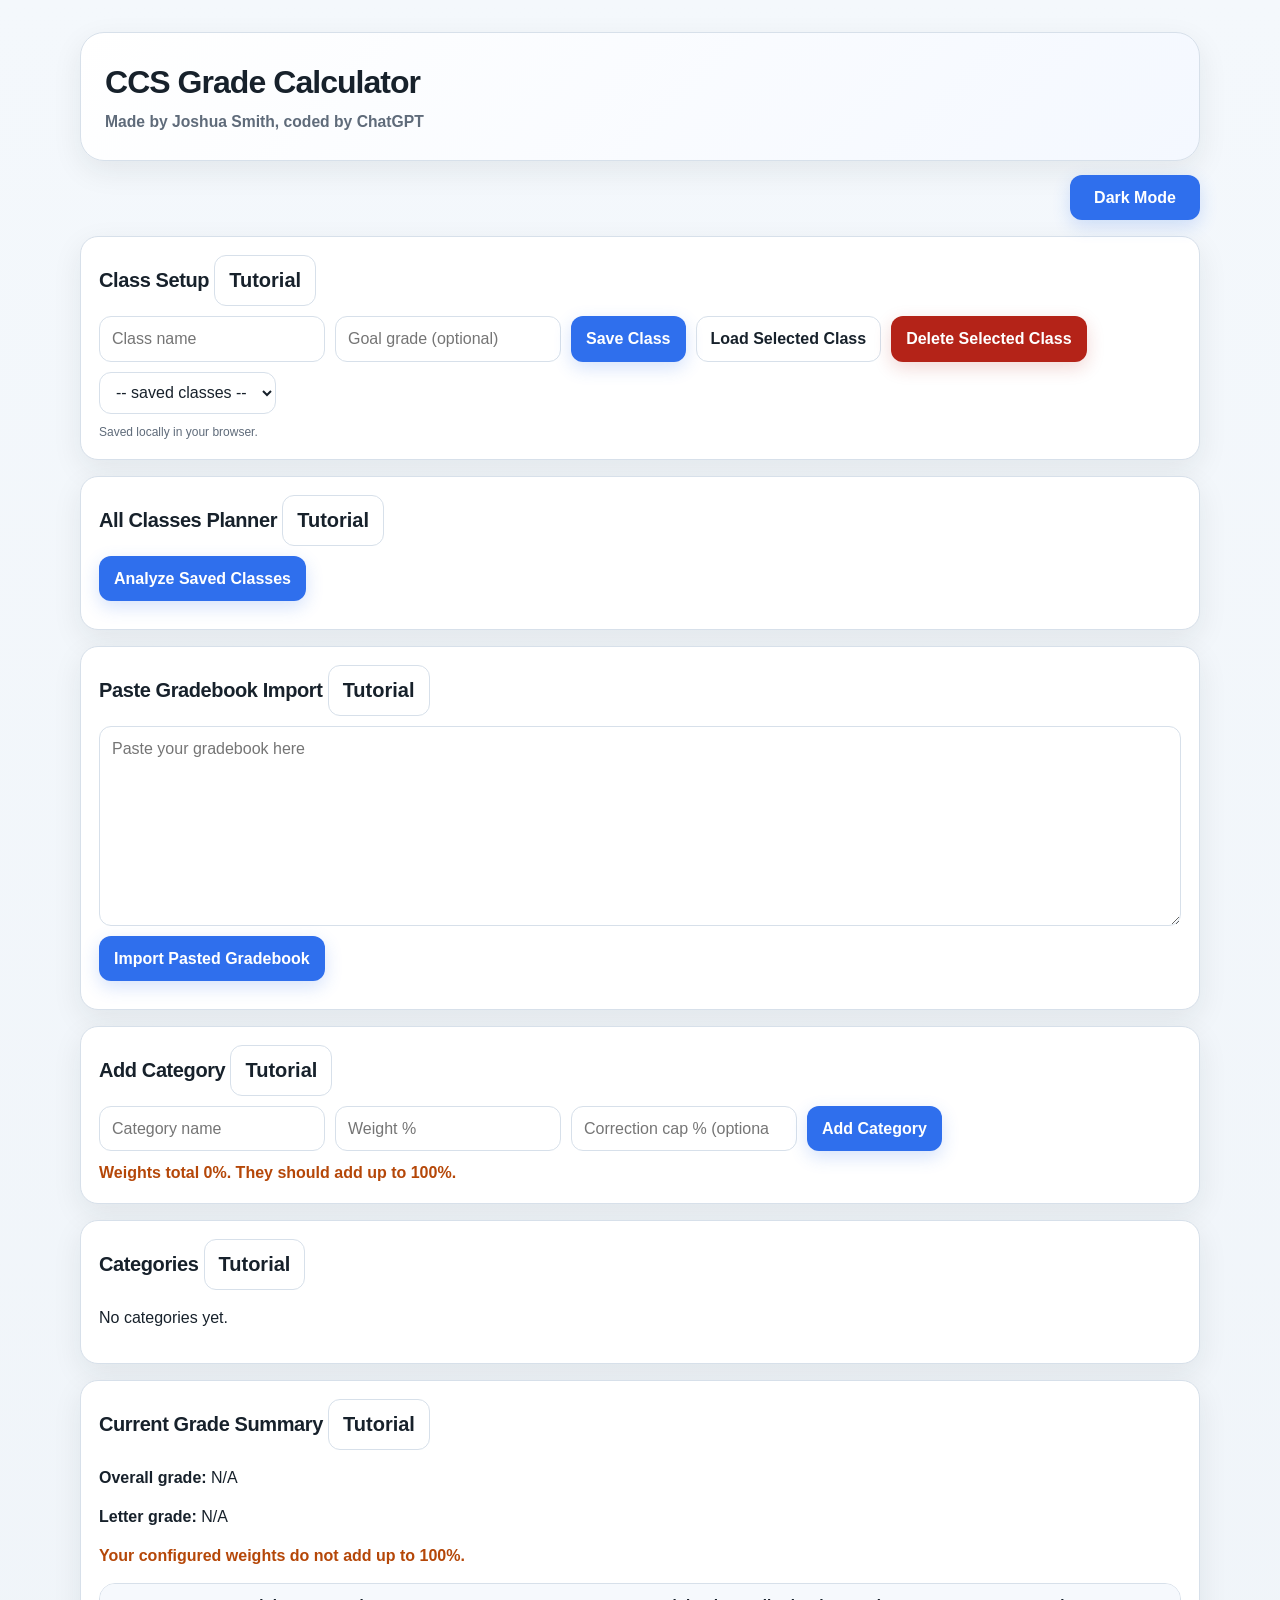
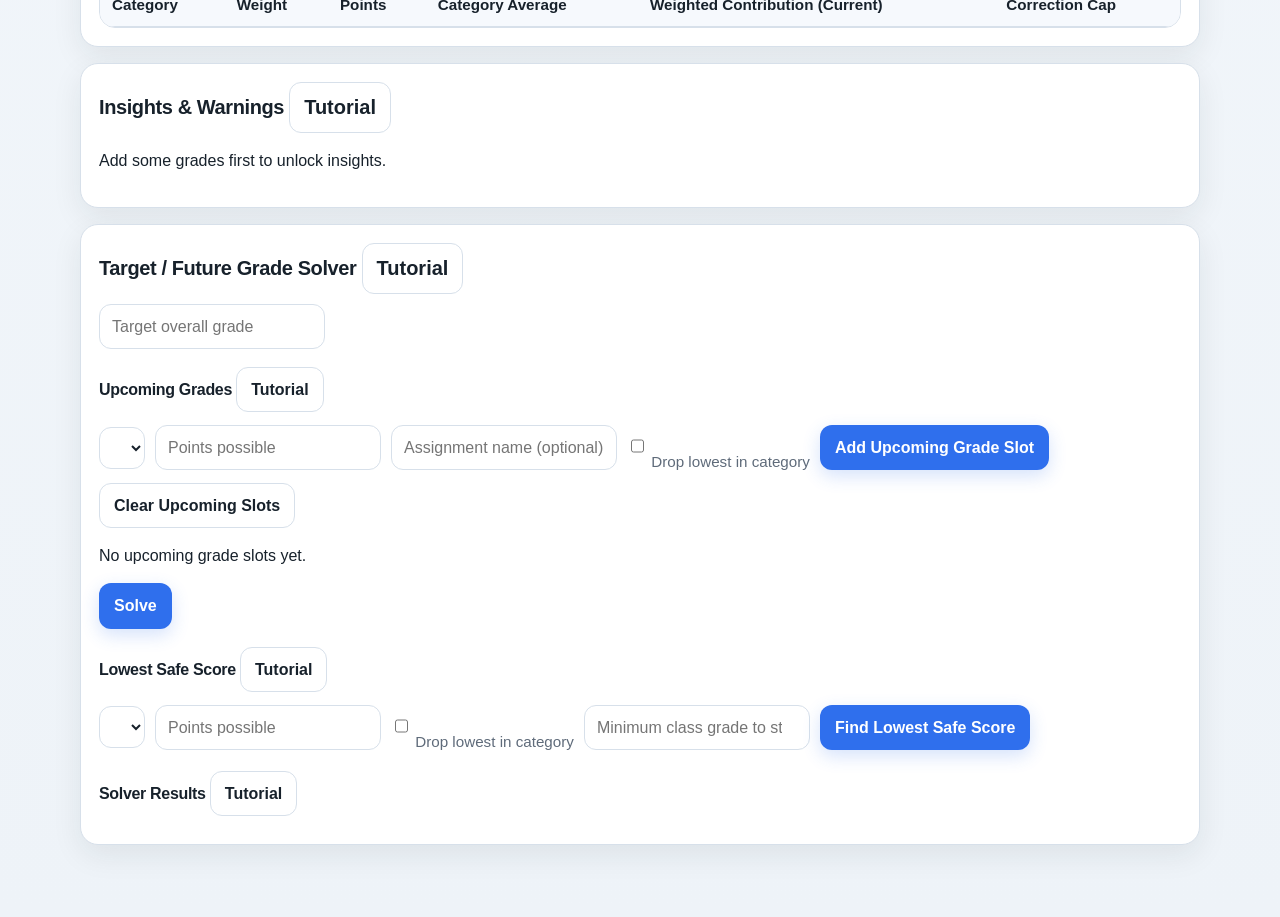
==== index.html @ f1fca512 "Add files via upload" ====
<!DOCTYPE html>
<html lang="en">
<head>
  <meta charset="UTF-8" />
  <meta name="viewport" content="width=device-width, initial-scale=1.0" />
  <title>CCS Grade Calculator</title>
  <link rel="stylesheet" href="styles.css" />
</head>
<body>
  <div class="page-shell">
    <header class="hero">
      <div class="hero-top">
        <div>
          <h1>CCS Grade Calculator</h1>
          <p><strong>Made by Joshua Smith, coded by ChatGPT</strong></p>
        </div>
      </div>
    </header>

    <div class="theme-toggle-row">
      <button id="themeToggle" class="theme-toggle" type="button">Dark Mode</button>
    </div>

    <section class="section">
      <h2>Class Setup <button class="ghost-btn tutorial-btn" data-target="classSetupTutorial" type="button">Tutorial</button></h2>
      <div id="classSetupTutorial" class="small subtle-box">Type a class name if you want to save it. Goal grade is optional. Save each class so the all-classes planner can use it.</div>
      <div class="row">
        <input id="className" placeholder="Class name" />
        <input id="classGoal" type="number" step="0.01" placeholder="Goal grade (optional)" />
        <button id="saveClassBtn" type="button">Save Class</button>
        <button id="loadClassBtn" class="ghost-btn" type="button">Load Selected Class</button>
        <button id="deleteClassBtn" class="danger-btn" type="button">Delete Selected Class</button>
        <select id="savedClasses"></select>
      </div>
      <div class="small">Saved locally in your browser.</div>
    </section>

    <section class="section">
      <h2>All Classes Planner <button class="ghost-btn tutorial-btn" data-target="plannerTutorial" type="button">Tutorial</button></h2>
      <div id="plannerTutorial" class="small subtle-box">This scans your saved classes and shows the best missing assignments and corrections to raise grades. It uses assignment names and saved goal grades when available.</div>
      <div class="row">
        <button id="analyzeAllClassesBtn" type="button">Analyze Saved Classes</button>
      </div>
      <div id="allClassesOutput"></div>
    </section>

    <section class="section">
      <h2>Paste Gradebook Import <button class="ghost-btn tutorial-btn" data-target="pasteImportTutorial" type="button">Tutorial</button></h2>
      <div id="pasteImportTutorial" class="small subtle-box">Paste your gradebook exactly how it copies from your school page. Missing grades count as zeroes. Importing replaces your current categories and grades.</div>
      <div class="row">
        <textarea id="gradebookPaste" class="full-width" placeholder="Paste your gradebook here"></textarea>
      </div>
      <div class="row">
        <button id="importGradebookBtn" type="button">Import Pasted Gradebook</button>
      </div>
      <div id="pasteImportOutput" class="small"></div>
    </section>

    <section class="section">
      <h2>Add Category <button class="ghost-btn tutorial-btn" data-target="addCategoryTutorial" type="button">Tutorial</button></h2>
      <div id="addCategoryTutorial" class="small subtle-box">Make one category for each type of grade. Set the weight, and if needed, a correction cap percent for that category. Grades below 70 are not correctable.</div>
      <div class="row">
        <input id="categoryName" placeholder="Category name" />
        <input id="categoryWeight" type="number" step="0.01" placeholder="Weight %" />
        <input id="categoryCorrectionCap" type="number" step="0.01" placeholder="Correction cap % (optional)" />
        <button id="addCategoryBtn" type="button">Add Category</button>
      </div>
      <div id="weightStatus"></div>
    </section>

    <section class="section">
      <h2>Categories <button class="ghost-btn tutorial-btn" data-target="categoriesTutorial" type="button">Tutorial</button></h2>
      <div id="categoriesTutorial" class="small subtle-box">This shows all your categories and assignments. You can add assignment names, correct eligible grades, edit or delete grades, and change category rules.</div>
      <div id="categoriesContainer"></div>
    </section>

    <section class="section">
      <h2>Current Grade Summary <button class="ghost-btn tutorial-btn" data-target="currentSummaryTutorial" type="button">Tutorial</button></h2>
      <div id="currentSummaryTutorial" class="small subtle-box">This shows your current grade, your letter grade, and how each category is affecting your grade.</div>
      <div id="currentSummary"></div>
    </section>

    <section class="section">
      <h2>Insights & Warnings <button class="ghost-btn tutorial-btn" data-target="insightsTutorial" type="button">Tutorial</button></h2>
      <div id="insightsTutorial" class="small subtle-box">This section shows what is hurting your grade the most, whether common grade targets are still reachable, warnings about risky scores, and a small trend graph based on your assignment order.</div>
      <div id="insightsOutput"></div>
    </section>

    <section class="section">
      <h2>Target / Future Grade Solver <button class="ghost-btn tutorial-btn" data-target="solverTutorial" type="button">Tutorial</button></h2>
      <div id="solverTutorial" class="small subtle-box">Use this to see what grades you need in the future. Add upcoming grades, then click Solve.</div>
      <div class="row">
        <input id="targetGrade" type="number" step="0.01" placeholder="Target overall grade" />
      </div>

      <h3>Upcoming Grades <button class="ghost-btn tutorial-btn" data-target="upcomingTutorial" type="button">Tutorial</button></h3>
      <div id="upcomingTutorial" class="small subtle-box">Add a slot for each future grade. Choose its category, points possible, and optional name. You can also check Drop lowest in category if the new grade would replace the lowest grade there.</div>
      <div class="row">
        <select id="upcomingCategory"></select>
        <input id="upcomingPoints" type="number" step="0.01" placeholder="Points possible" />
        <input id="upcomingLabel" placeholder="Assignment name (optional)" />
        <label><input id="upcomingDropLowest" type="checkbox" /> Drop lowest in category</label>
        <button id="addUpcomingBtn" type="button">Add Upcoming Grade Slot</button>
        <button id="clearUpcomingBtn" class="ghost-btn" type="button">Clear Upcoming Slots</button>
      </div>
      <div id="upcomingList"></div>
      <div class="row">
        <button id="solveBtn" type="button">Solve</button>
      </div>

      <h3>Lowest Safe Score <button class="ghost-btn tutorial-btn" data-target="lowestSafeTutorial" type="button">Tutorial</button></h3>
      <div id="lowestSafeTutorial" class="small subtle-box">Use this to find the lowest score you can get on one future grade without your class grade dropping below a target.</div>
      <div class="row">
        <select id="safeCategory"></select>
        <input id="safePoints" type="number" step="0.01" placeholder="Points possible" />
        <label><input id="safeDropLowest" type="checkbox" /> Drop lowest in category</label>
        <input id="safeTarget" type="number" step="0.01" placeholder="Minimum class grade to stay above" />
        <button id="findSafeBtn" type="button">Find Lowest Safe Score</button>
      </div>
      <div id="lowestSafeOutput"></div>

      <h3>Solver Results <button class="ghost-btn tutorial-btn" data-target="solverResultsTutorial" type="button">Tutorial</button></h3>
      <div id="solverResultsTutorial" class="small subtle-box">This shows your results. It includes best case, worst case, what you need on each grade, and example score combinations.</div>
      <div id="solverOutput"></div>
    </section>
  </div>

  <script type="module" src="js/main.js"></script>
</body>
</html>
---- styles.css ----
:root {
  --bg: #eef3f8;
  --card: #ffffff;
  --card-2: #f8fbff;
  --text: #17212b;
  --muted: #5f6b7a;
  --line: #d7e0ea;
  --accent: #2f6fed;
  --accent-2: #1f57c8;
  --good: #18794e;
  --warn: #b54708;
  --danger: #b42318;
  --shadow: 0 10px 30px rgba(23, 33, 43, 0.08);
  --radius: 18px;
}
* { box-sizing: border-box; }
body {
  font-family: Arial, sans-serif;
  margin: 0;
  padding: 32px 18px 56px;
  background: linear-gradient(180deg, #f4f8fc 0%, var(--bg) 100%);
  color: var(--text);
  line-height: 1.45;
}
.page-shell { max-width: 1120px; margin: 0 auto; }
.hero {
  background: linear-gradient(135deg, #ffffff 0%, #f4f8ff 100%);
  border: 1px solid var(--line);
  border-radius: 24px;
  padding: 26px 24px;
  margin-bottom: 18px;
  box-shadow: var(--shadow);
}
.hero h1 { margin: 0 0 6px; font-size: 2rem; letter-spacing: -0.03em; }
.hero p { margin: 0; color: var(--muted); font-size: 0.98rem; }
.hero-top { display: flex; align-items: center; justify-content: space-between; gap: 12px; }
.theme-toggle-row { display: flex; justify-content: flex-end; margin: -4px 0 16px; }
.theme-toggle { min-width: 130px; }
.section {
  background: var(--card);
  border: 1px solid var(--line);
  border-radius: var(--radius);
  padding: 18px;
  margin-bottom: 16px;
  box-shadow: var(--shadow);
}
.section h2, .section h3, .section h4 { margin-top: 0; margin-bottom: 10px; letter-spacing: -0.02em; }
.section h2 { font-size: 1.25rem; }
.section h3 { font-size: 1rem; margin-top: 18px; }
.row { display: flex; gap: 10px; flex-wrap: wrap; align-items: center; margin-bottom: 10px; }
.grid-two { display: grid; grid-template-columns: repeat(2, minmax(0,1fr)); gap: 12px; }
.insight-grid { display: grid; grid-template-columns: repeat(auto-fit, minmax(220px,1fr)); gap: 12px; margin-top: 10px; }
.insight-card {
  border: 1px solid var(--line);
  background: var(--card-2);
  border-radius: 16px;
  padding: 14px;
}
.insight-card h4 { margin: 0 0 6px; font-size: 0.98rem; }
.mini-text { font-size: 0.9rem; color: var(--muted); }
.sparkline-wrap {
  border: 1px solid var(--line);
  border-radius: 16px;
  background: white;
  padding: 10px;
  margin-top: 12px;
}
.sparkline-labels {
  display: flex;
  justify-content: space-between;
  font-size: 12px;
  color: var(--muted);
  margin-top: 4px;
}
input, select, button, textarea { font: inherit; border-radius: 12px; }
input, select, textarea {
  border: 1px solid var(--line);
  background: #fff;
  color: var(--text);
  padding: 10px 12px;
  min-height: 42px;
  transition: border-color 0.15s ease, box-shadow 0.15s ease;
}
input:focus, select:focus, textarea:focus {
  outline: none;
  border-color: rgba(47, 111, 237, 0.65);
  box-shadow: 0 0 0 4px rgba(47, 111, 237, 0.12);
}
button {
  border: 1px solid transparent;
  background: var(--accent);
  color: white;
  padding: 10px 14px;
  min-height: 42px;
  font-weight: 600;
  transition: transform 0.12s ease, background 0.15s ease;
  box-shadow: 0 6px 18px rgba(47, 111, 237, 0.2);
  cursor: pointer;
}
button:hover { background: var(--accent-2); transform: translateY(-1px); }
button:active { transform: translateY(0); }
.ghost-btn { background: transparent; color: var(--text); border-color: var(--line); box-shadow: none; }
.danger-btn { background: var(--danger); box-shadow: 0 6px 18px rgba(180, 35, 24, 0.18); }
label { color: var(--muted); font-size: 0.95rem; }
.category {
  border: 1px solid var(--line);
  padding: 14px;
  margin-top: 12px;
  background: var(--card-2);
  border-radius: 16px;
}
.grade-list { display: grid; gap: 8px; margin-top: 10px; }
.grade-card { border: 1px solid var(--line); background: white; border-radius: 14px; padding: 10px 12px; }
.grade-title { font-weight: 700; margin-bottom: 4px; }
.grade-meta { font-size: 0.92rem; color: var(--muted); margin-bottom: 8px; }
.warning { color: var(--warn); font-weight: 700; }
.good { color: var(--good); font-weight: 700; }
.bad { color: var(--danger); font-weight: 700; }
.small { font-size: 12px; color: var(--muted); }
.pill {
  display: inline-flex; align-items: center; gap: 6px; border: 1px solid var(--line);
  background: white; border-radius: 999px; padding: 6px 10px; font-size: 0.88rem;
}
table {
  border-collapse: separate; border-spacing: 0; width: 100%; margin-top: 10px;
  overflow: hidden; border: 1px solid var(--line); border-radius: 16px; background: white;
}
th, td { border-bottom: 1px solid var(--line); padding: 10px 12px; text-align: left; vertical-align: top; font-size: 0.95rem; }
th { background: #f6f9fd; font-weight: 700; }
tr:last-child td { border-bottom: none; }
.subtle-box {
  border: 1px solid var(--line);
  background: #f8fbff;
  padding: 10px 12px;
  margin-bottom: 10px;
  display: none;
  border-radius: 14px;
}
.full-width { width: 100%; }
#gradebookPaste { min-height: 200px; }
body.dark {
  --bg: #0f1722;
  --card: #182331;
  --card-2: #1c2a39;
  --text: #e9f1fb;
  --muted: #a9b7c8;
  --line: #2b3b4d;
  --accent: #5c93ff;
  --accent-2: #4f84ee;
  --good: #41c784;
  --warn: #ffb454;
  --danger: #ff6b6b;
  --shadow: 0 12px 32px rgba(0, 0, 0, 0.28);
}
body.dark { background: linear-gradient(180deg, #0b1320 0%, var(--bg) 100%); }
body.dark .hero { background: linear-gradient(135deg, #182434 0%, #14202d 100%); }
body.dark input, body.dark select, body.dark textarea, body.dark .grade-card, body.dark table, body.dark .pill, body.dark .subtle-box, body.dark .sparkline-wrap {
  background: #13202d; color: var(--text);
}
body.dark .insight-card { background: #13202d; }
body.dark th { background: #1a2a39; }
@media (max-width: 760px) {
  body { padding: 18px 10px 34px; }
  .hero { padding: 20px 16px; }
  .section { padding: 14px; }
  .hero h1 { font-size: 1.6rem; }
  input, select, textarea, button { width: 100%; }
  .row, .grid-two { align-items: stretch; grid-template-columns: 1fr; }
  .theme-toggle-row { justify-content: stretch; }
  .theme-toggle { width: 100%; }
}


body.dark .section,
body.dark .category,
body.dark .hero,
body.dark .sparkline-wrap,
body.dark .insight-card,
body.dark table,
body.dark .grade-card,
body.dark .pill,
body.dark .subtle-box {
  color: var(--text);
}

body.dark .ghost-btn {
  color: var(--text);
  border-color: var(--line);
  background: transparent;
}

body.dark .mini-text,
body.dark .small,
body.dark .grade-meta,
body.dark .hero p,
body.dark label,
body.dark .sparkline-labels {
  color: var(--muted);
}

body.dark svg {
  color: var(--text);
}

body.dark #insightsOutput p,
body.dark #currentSummary p,
body.dark #solverOutput p,
body.dark #lowestSafeOutput p,
body.dark #allClassesOutput p {
  color: var(--text);
}
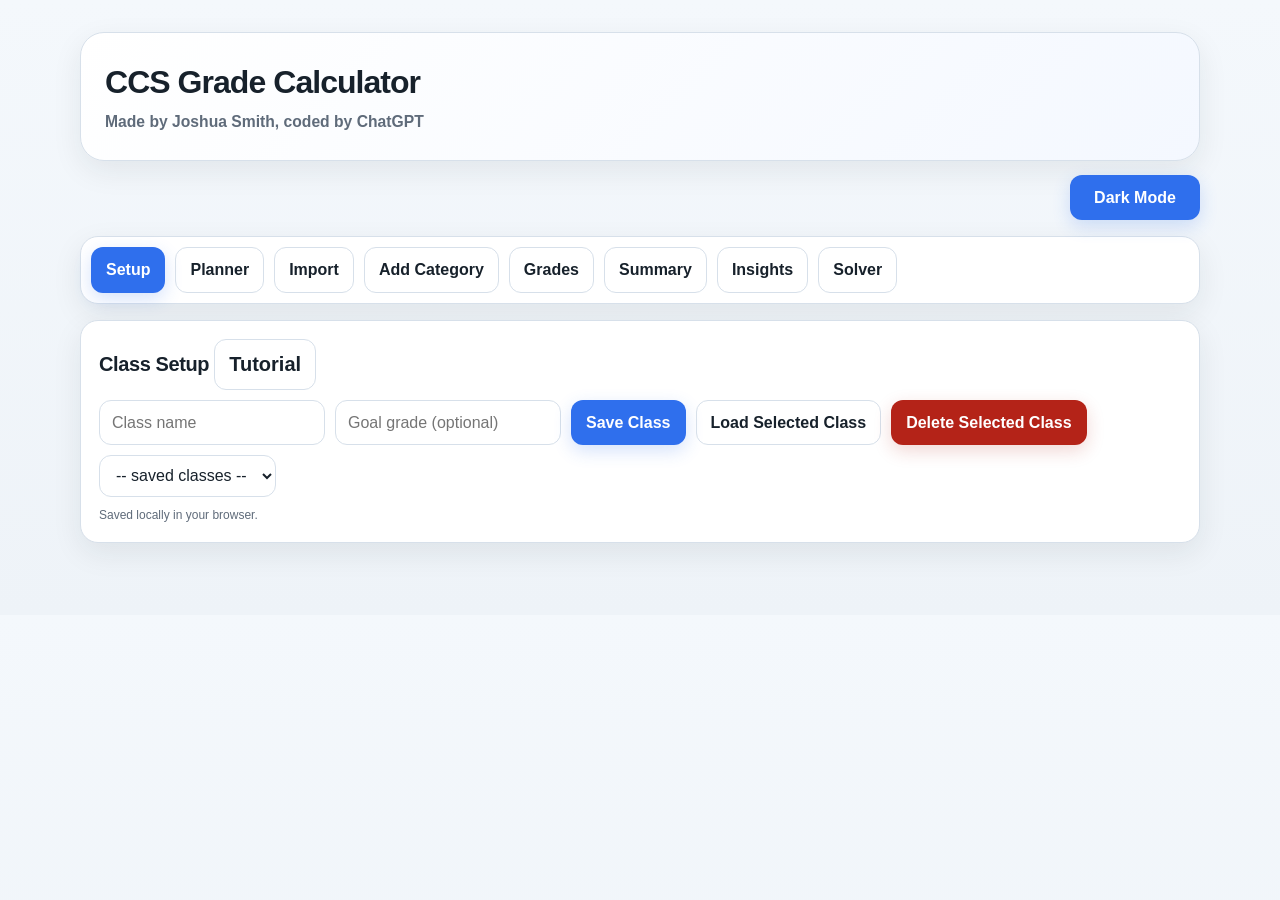
==== commit 07371289: "Add files via upload" ====
--- a/index.html
+++ b/index.html
@@ -21,7 +21,18 @@
       <button id="themeToggle" class="theme-toggle" type="button">Dark Mode</button>
     </div>
 
-    <section class="section">
+    <nav class="tab-nav" aria-label="Sections">
+      <button class="tab-btn active" data-tab-target="setup" type="button">Setup</button>
+      <button class="tab-btn" data-tab-target="planner" type="button">Planner</button>
+      <button class="tab-btn" data-tab-target="import" type="button">Import</button>
+      <button class="tab-btn" data-tab-target="category" type="button">Add Category</button>
+      <button class="tab-btn" data-tab-target="grades" type="button">Grades</button>
+      <button class="tab-btn" data-tab-target="summary" type="button">Summary</button>
+      <button class="tab-btn" data-tab-target="insights" type="button">Insights</button>
+      <button class="tab-btn" data-tab-target="solver" type="button">Solver</button>
+    </nav>
+
+    <section class="section tab-panel" data-tab="setup">
       <h2>Class Setup <button class="ghost-btn tutorial-btn" data-target="classSetupTutorial" type="button">Tutorial</button></h2>
       <div id="classSetupTutorial" class="small subtle-box">Type a class name if you want to save it. Goal grade is optional. Save each class so the all-classes planner can use it.</div>
       <div class="row">
@@ -35,7 +46,7 @@
       <div class="small">Saved locally in your browser.</div>
     </section>
 
-    <section class="section">
+    <section class="section tab-panel" data-tab="planner">
       <h2>All Classes Planner <button class="ghost-btn tutorial-btn" data-target="plannerTutorial" type="button">Tutorial</button></h2>
       <div id="plannerTutorial" class="small subtle-box">This scans your saved classes and shows the best missing assignments and corrections to raise grades. It uses assignment names and saved goal grades when available.</div>
       <div class="row">
@@ -44,7 +55,7 @@
       <div id="allClassesOutput"></div>
     </section>
 
-    <section class="section">
+    <section class="section tab-panel" data-tab="import">
       <h2>Paste Gradebook Import <button class="ghost-btn tutorial-btn" data-target="pasteImportTutorial" type="button">Tutorial</button></h2>
       <div id="pasteImportTutorial" class="small subtle-box">Paste your gradebook exactly how it copies from your school page. Missing grades count as zeroes. Importing replaces your current categories and grades.</div>
       <div class="row">
@@ -56,7 +67,7 @@
       <div id="pasteImportOutput" class="small"></div>
     </section>
 
-    <section class="section">
+    <section class="section tab-panel" data-tab="category">
       <h2>Add Category <button class="ghost-btn tutorial-btn" data-target="addCategoryTutorial" type="button">Tutorial</button></h2>
       <div id="addCategoryTutorial" class="small subtle-box">Make one category for each type of grade. Set the weight, and if needed, a correction cap percent for that category. Grades below 70 are not correctable.</div>
       <div class="row">
@@ -68,25 +79,25 @@
       <div id="weightStatus"></div>
     </section>
 
-    <section class="section">
+    <section class="section tab-panel" data-tab="grades">
       <h2>Categories <button class="ghost-btn tutorial-btn" data-target="categoriesTutorial" type="button">Tutorial</button></h2>
       <div id="categoriesTutorial" class="small subtle-box">This shows all your categories and assignments. You can add assignment names, correct eligible grades, edit or delete grades, and change category rules.</div>
       <div id="categoriesContainer"></div>
     </section>
 
-    <section class="section">
+    <section class="section tab-panel" data-tab="summary">
       <h2>Current Grade Summary <button class="ghost-btn tutorial-btn" data-target="currentSummaryTutorial" type="button">Tutorial</button></h2>
       <div id="currentSummaryTutorial" class="small subtle-box">This shows your current grade, your letter grade, and how each category is affecting your grade.</div>
       <div id="currentSummary"></div>
     </section>
 
-    <section class="section">
+    <section class="section tab-panel" data-tab="insights">
       <h2>Insights & Warnings <button class="ghost-btn tutorial-btn" data-target="insightsTutorial" type="button">Tutorial</button></h2>
       <div id="insightsTutorial" class="small subtle-box">This section shows what is hurting your grade the most, whether common grade targets are still reachable, warnings about risky scores, and a small trend graph based on your assignment order.</div>
       <div id="insightsOutput"></div>
     </section>
 
-    <section class="section">
+    <section class="section tab-panel" data-tab="solver">
       <h2>Target / Future Grade Solver <button class="ghost-btn tutorial-btn" data-target="solverTutorial" type="button">Tutorial</button></h2>
       <div id="solverTutorial" class="small subtle-box">Use this to see what grades you need in the future. Add upcoming grades, then click Solve.</div>
       <div class="row">
--- a/styles.css
+++ b/styles.css
@@ -209,3 +209,59 @@
 body.dark #allClassesOutput p {
   color: var(--text);
 }
+
+
+.tab-nav {
+  display: flex;
+  gap: 10px;
+  flex-wrap: wrap;
+  margin: 0 0 16px;
+  padding: 10px;
+  border: 1px solid var(--line);
+  background: var(--card);
+  border-radius: 18px;
+  box-shadow: var(--shadow);
+}
+
+.tab-btn {
+  background: transparent;
+  color: var(--text);
+  border: 1px solid var(--line);
+  box-shadow: none;
+}
+
+.tab-btn.active {
+  background: var(--accent);
+  color: white;
+  border-color: transparent;
+  box-shadow: 0 6px 18px rgba(47, 111, 237, 0.2);
+}
+
+.tab-panel {
+  display: none;
+}
+
+.tab-panel.active {
+  display: block;
+}
+
+body.dark .tab-nav {
+  background: var(--card);
+}
+
+body.dark .tab-btn {
+  color: var(--text);
+  border-color: var(--line);
+  background: transparent;
+}
+
+body.dark .tab-btn.active {
+  background: var(--accent);
+  color: white;
+}
+
+@media (max-width: 760px) {
+  .tab-nav {
+    padding: 8px;
+  }
+}
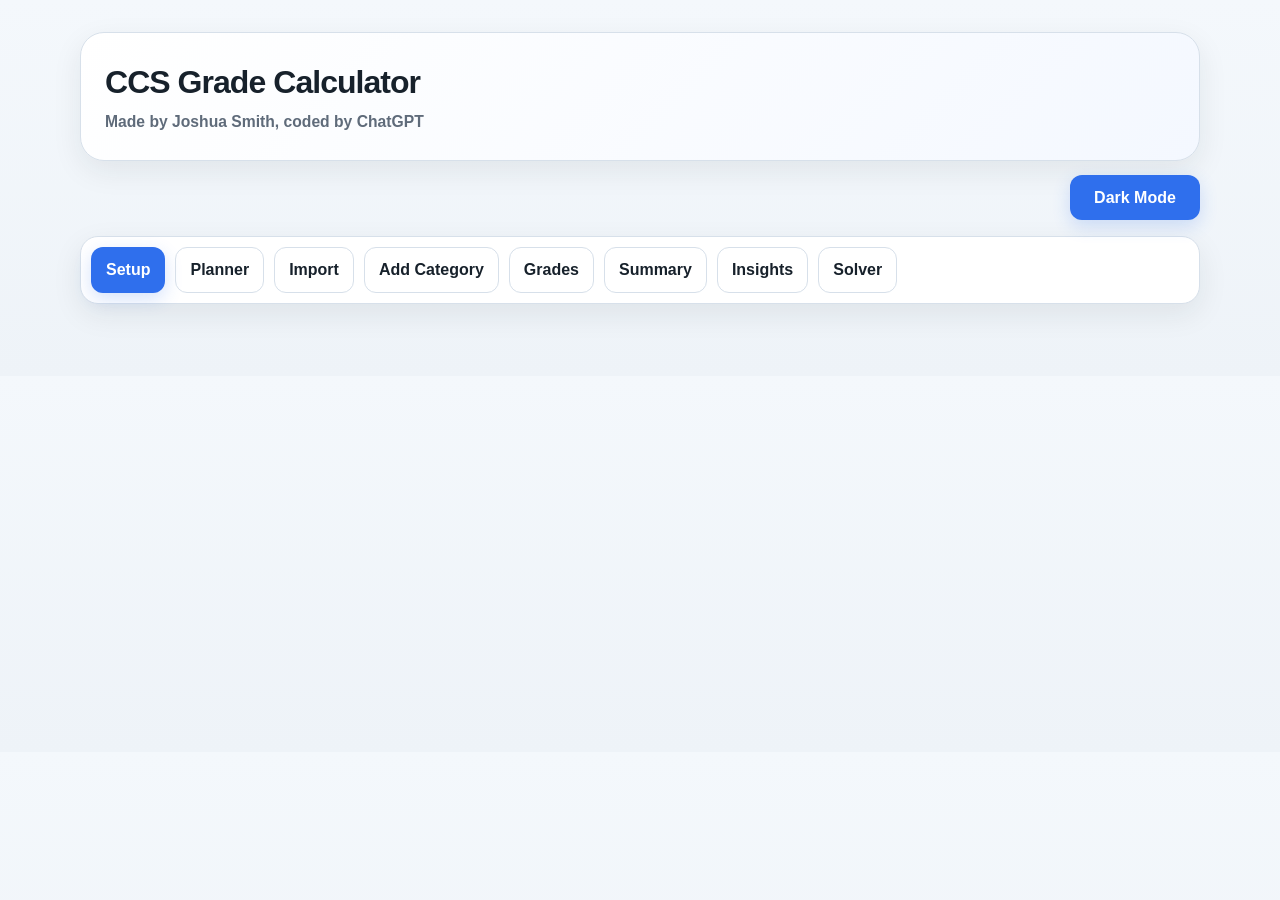
==== commit 71eeeb12: "Add files via upload" ====
--- a/index.html
+++ b/index.html
@@ -33,7 +33,7 @@
     </nav>
 
     <section class="section tab-panel" data-tab="setup">
-      <h2>Class Setup <button class="ghost-btn tutorial-btn" data-target="classSetupTutorial" type="button">Tutorial</button></h2>
+      <h2>Class Setup <button class="ghost-btn tutorial-btn" data-target="classSetupTutorial" type="button">How do I use this?</button></h2>
       <div id="classSetupTutorial" class="small subtle-box">Type a class name if you want to save it. Goal grade is optional. Save each class so the all-classes planner can use it.</div>
       <div class="row">
         <input id="className" placeholder="Class name" />
@@ -47,16 +47,17 @@
     </section>
 
     <section class="section tab-panel" data-tab="planner">
-      <h2>All Classes Planner <button class="ghost-btn tutorial-btn" data-target="plannerTutorial" type="button">Tutorial</button></h2>
+      <h2>All Classes Planner <button class="ghost-btn tutorial-btn" data-target="plannerTutorial" type="button">What is this?</button></h2>
       <div id="plannerTutorial" class="small subtle-box">This scans your saved classes and shows the best missing assignments and corrections to raise grades. It uses assignment names and saved goal grades when available.</div>
       <div class="row">
         <button id="analyzeAllClassesBtn" type="button">Analyze Saved Classes</button>
       </div>
+      <div class="small">Nothing showing up? Try setting the correction cap in each of your categories in the grades tab.</div>
       <div id="allClassesOutput"></div>
     </section>
 
     <section class="section tab-panel" data-tab="import">
-      <h2>Paste Gradebook Import <button class="ghost-btn tutorial-btn" data-target="pasteImportTutorial" type="button">Tutorial</button></h2>
+      <h2>Paste Gradebook Import <button class="ghost-btn tutorial-btn" data-target="pasteImportTutorial" type="button">How do I use this?</button></h2>
       <div id="pasteImportTutorial" class="small subtle-box">Paste your gradebook exactly how it copies from your school page. Missing grades count as zeroes. Importing replaces your current categories and grades.</div>
       <div class="row">
         <textarea id="gradebookPaste" class="full-width" placeholder="Paste your gradebook here"></textarea>
@@ -68,7 +69,7 @@
     </section>
 
     <section class="section tab-panel" data-tab="category">
-      <h2>Add Category <button class="ghost-btn tutorial-btn" data-target="addCategoryTutorial" type="button">Tutorial</button></h2>
+      <h2>Add Category <button class="ghost-btn tutorial-btn" data-target="addCategoryTutorial" type="button">How do I use this?</button></h2>
       <div id="addCategoryTutorial" class="small subtle-box">Make one category for each type of grade. Set the weight, and if needed, a correction cap percent for that category. Grades below 70 are not correctable.</div>
       <div class="row">
         <input id="categoryName" placeholder="Category name" />
@@ -80,31 +81,32 @@
     </section>
 
     <section class="section tab-panel" data-tab="grades">
-      <h2>Categories <button class="ghost-btn tutorial-btn" data-target="categoriesTutorial" type="button">Tutorial</button></h2>
+      <h2>Categories <button class="ghost-btn tutorial-btn" data-target="categoriesTutorial" type="button">How do I use this?</button></h2>
       <div id="categoriesTutorial" class="small subtle-box">This shows all your categories and assignments. You can add assignment names, correct eligible grades, edit or delete grades, and change category rules.</div>
       <div id="categoriesContainer"></div>
     </section>
 
     <section class="section tab-panel" data-tab="summary">
-      <h2>Current Grade Summary <button class="ghost-btn tutorial-btn" data-target="currentSummaryTutorial" type="button">Tutorial</button></h2>
+      <h2>Current Grade Summary <button class="ghost-btn tutorial-btn" data-target="currentSummaryTutorial" type="button">What is this?</button></h2>
       <div id="currentSummaryTutorial" class="small subtle-box">This shows your current grade, your letter grade, and how each category is affecting your grade.</div>
       <div id="currentSummary"></div>
     </section>
 
     <section class="section tab-panel" data-tab="insights">
-      <h2>Insights & Warnings <button class="ghost-btn tutorial-btn" data-target="insightsTutorial" type="button">Tutorial</button></h2>
+      <h2>Insights & Warnings <button class="ghost-btn tutorial-btn" data-target="insightsTutorial" type="button">What is this?</button></h2>
       <div id="insightsTutorial" class="small subtle-box">This section shows what is hurting your grade the most, whether common grade targets are still reachable, warnings about risky scores, and a small trend graph based on your assignment order.</div>
+      <div class="row"><select id="insightsClassSelect"></select></div>
       <div id="insightsOutput"></div>
     </section>
 
     <section class="section tab-panel" data-tab="solver">
-      <h2>Target / Future Grade Solver <button class="ghost-btn tutorial-btn" data-target="solverTutorial" type="button">Tutorial</button></h2>
+      <h2>Target / Future Grade Solver <button class="ghost-btn tutorial-btn" data-target="solverTutorial" type="button">How do I use this?</button></h2>
       <div id="solverTutorial" class="small subtle-box">Use this to see what grades you need in the future. Add upcoming grades, then click Solve.</div>
       <div class="row">
         <input id="targetGrade" type="number" step="0.01" placeholder="Target overall grade" />
       </div>
 
-      <h3>Upcoming Grades <button class="ghost-btn tutorial-btn" data-target="upcomingTutorial" type="button">Tutorial</button></h3>
+      <h3>Upcoming Grades <button class="ghost-btn tutorial-btn" data-target="upcomingTutorial" type="button">How do I use this?</button></h3>
       <div id="upcomingTutorial" class="small subtle-box">Add a slot for each future grade. Choose its category, points possible, and optional name. You can also check Drop lowest in category if the new grade would replace the lowest grade there.</div>
       <div class="row">
         <select id="upcomingCategory"></select>
@@ -119,7 +121,7 @@
         <button id="solveBtn" type="button">Solve</button>
       </div>
 
-      <h3>Lowest Safe Score <button class="ghost-btn tutorial-btn" data-target="lowestSafeTutorial" type="button">Tutorial</button></h3>
+      <h3>Lowest Safe Score <button class="ghost-btn tutorial-btn" data-target="lowestSafeTutorial" type="button">How do I use this?</button></h3>
       <div id="lowestSafeTutorial" class="small subtle-box">Use this to find the lowest score you can get on one future grade without your class grade dropping below a target.</div>
       <div class="row">
         <select id="safeCategory"></select>
@@ -130,7 +132,7 @@
       </div>
       <div id="lowestSafeOutput"></div>
 
-      <h3>Solver Results <button class="ghost-btn tutorial-btn" data-target="solverResultsTutorial" type="button">Tutorial</button></h3>
+      <h3>Solver Results <button class="ghost-btn tutorial-btn" data-target="solverResultsTutorial" type="button">What is this?</button></h3>
       <div id="solverResultsTutorial" class="small subtle-box">This shows your results. It includes best case, worst case, what you need on each grade, and example score combinations.</div>
       <div id="solverOutput"></div>
     </section>
--- a/styles.css
+++ b/styles.css
@@ -265,3 +265,5 @@
     padding: 8px;
   }
 }
+
+.subtext{font-size:12px;color:var(--muted);margin-top:4px;}
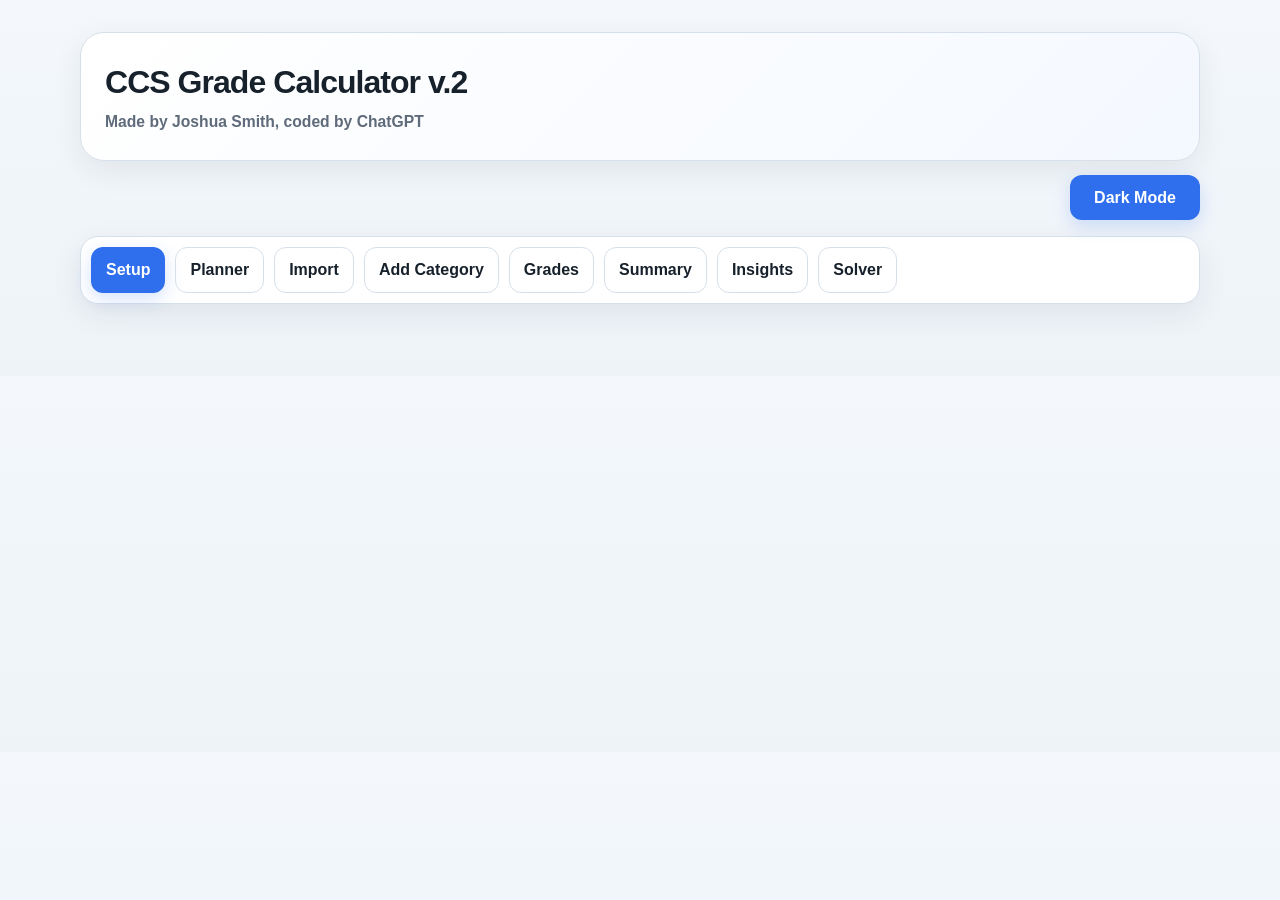
==== commit 591b4a9c: "Add files via upload" ====
--- a/index.html
+++ b/index.html
@@ -3,7 +3,7 @@
 <head>
   <meta charset="UTF-8" />
   <meta name="viewport" content="width=device-width, initial-scale=1.0" />
-  <title>CCS Grade Calculator</title>
+  <title>CCS Grade Calculator v.2</title>
   <link rel="stylesheet" href="styles.css" />
 </head>
 <body>
@@ -11,7 +11,7 @@
     <header class="hero">
       <div class="hero-top">
         <div>
-          <h1>CCS Grade Calculator</h1>
+          <h1 id="appTitle">CCS Grade Calculator v.2</h1>
           <p><strong>Made by Joshua Smith, coded by ChatGPT</strong></p>
         </div>
       </div>
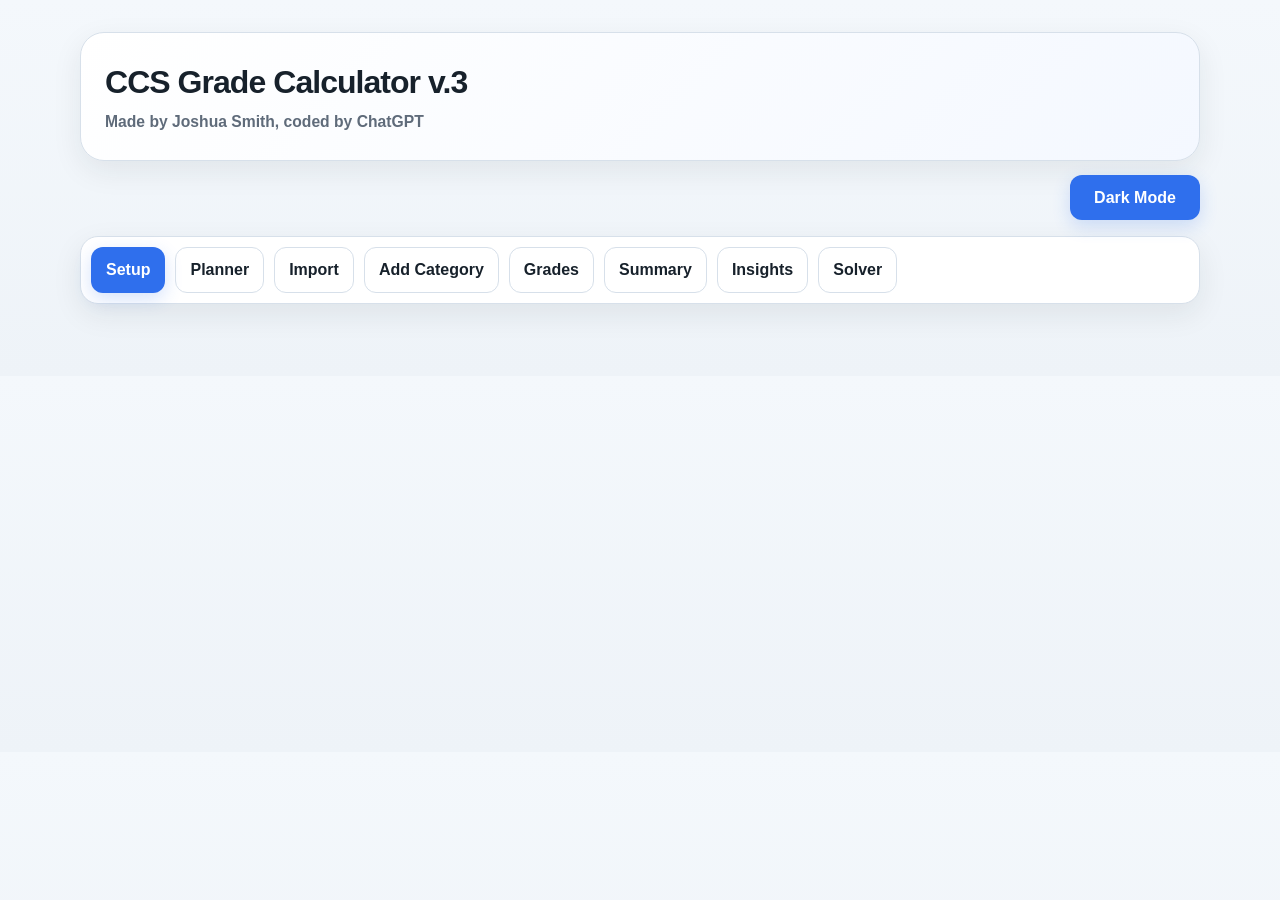
==== commit 1212678f: "Add files via upload" ====
--- a/index.html
+++ b/index.html
@@ -3,7 +3,7 @@
 <head>
   <meta charset="UTF-8" />
   <meta name="viewport" content="width=device-width, initial-scale=1.0" />
-  <title>CCS Grade Calculator v.2</title>
+  <title>CCS Grade Calculator v.3</title>
   <link rel="stylesheet" href="styles.css" />
 </head>
 <body>
@@ -11,7 +11,7 @@
     <header class="hero">
       <div class="hero-top">
         <div>
-          <h1 id="appTitle">CCS Grade Calculator v.2</h1>
+          <h1 id="appTitle">CCS Grade Calculator v.3</h1>
           <p><strong>Made by Joshua Smith, coded by ChatGPT</strong></p>
         </div>
       </div>
@@ -138,6 +138,11 @@
     </section>
   </div>
 
+  
+  <script>
+    window.__CCS_DIAG__ = { htmlLoaded: true, jsLoaded: false, bindingsLoaded: false, themeLoaded: false };
+  </script>
+
   <script type="module" src="js/main.js"></script>
 </body>
 </html>
--- a/styles.css
+++ b/styles.css
@@ -267,3 +267,7 @@
 }
 
 .subtext{font-size:12px;color:var(--muted);margin-top:4px;}
+
+
+#diagnosticBox p { margin: 6px 0; }
+#diagnosticSection { border: 2px dashed var(--line); }
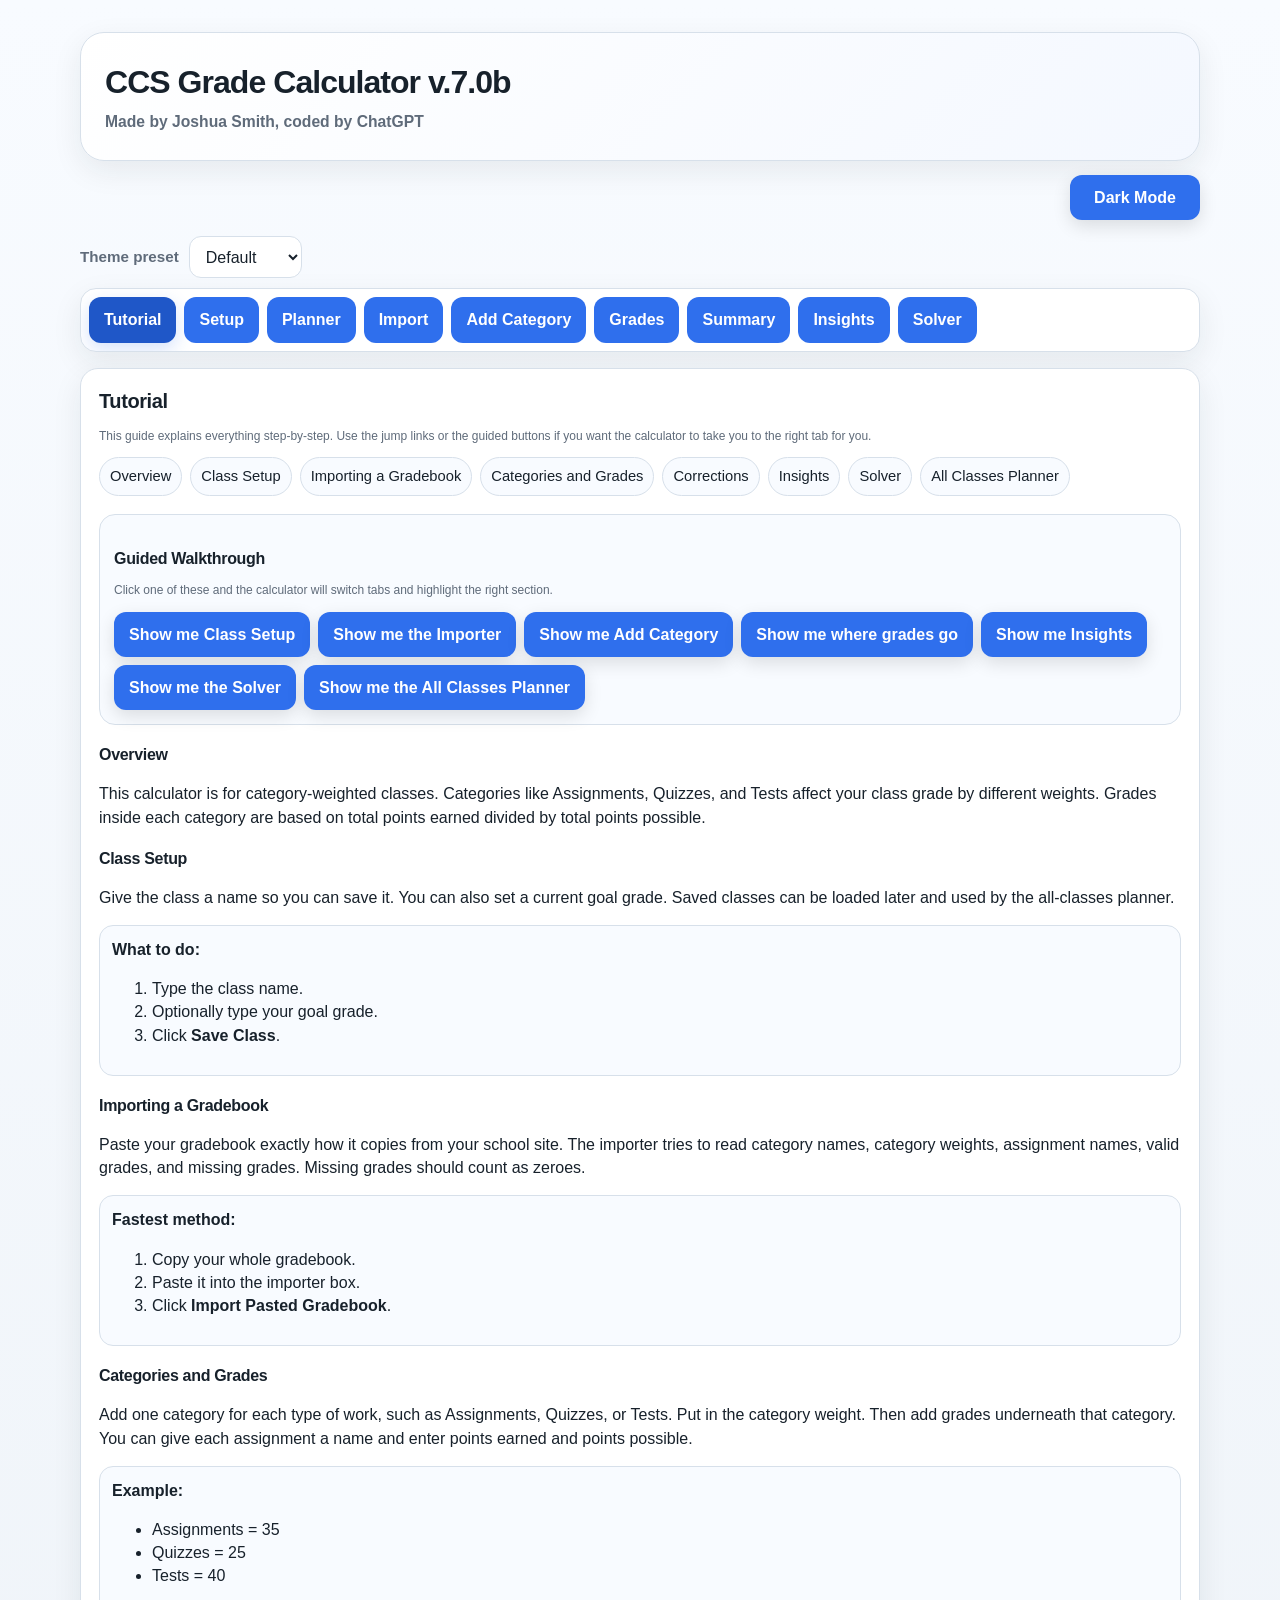
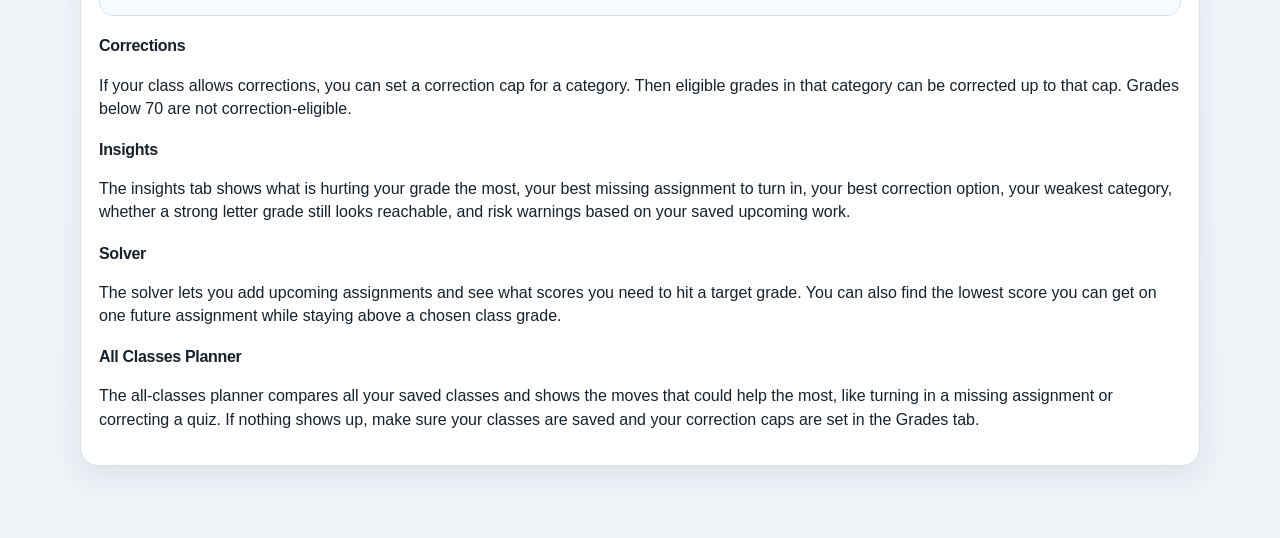
==== commit b32251cb: "Add files via upload" ====
--- a/index.html
+++ b/index.html
@@ -3,15 +3,15 @@
 <head>
   <meta charset="UTF-8" />
   <meta name="viewport" content="width=device-width, initial-scale=1.0" />
-  <title>CCS Grade Calculator v.3</title>
-  <link rel="stylesheet" href="styles.css" />
+  <title>CCS Grade Calculator v.7.0b</title>
+  <link rel="stylesheet" href="styles.css?v=7.0b" />
 </head>
 <body>
   <div class="page-shell">
     <header class="hero">
       <div class="hero-top">
         <div>
-          <h1 id="appTitle">CCS Grade Calculator v.3</h1>
+          <h1 id="appTitle">CCS Grade Calculator v.7.0b</h1>
           <p><strong>Made by Joshua Smith, coded by ChatGPT</strong></p>
         </div>
       </div>
@@ -21,16 +21,120 @@
       <button id="themeToggle" class="theme-toggle" type="button">Dark Mode</button>
     </div>
 
-    <nav class="tab-nav" aria-label="Sections">
-      <button class="tab-btn active" data-tab-target="setup" type="button">Setup</button>
-      <button class="tab-btn" data-tab-target="planner" type="button">Planner</button>
-      <button class="tab-btn" data-tab-target="import" type="button">Import</button>
-      <button class="tab-btn" data-tab-target="category" type="button">Add Category</button>
-      <button class="tab-btn" data-tab-target="grades" type="button">Grades</button>
-      <button class="tab-btn" data-tab-target="summary" type="button">Summary</button>
-      <button class="tab-btn" data-tab-target="insights" type="button">Insights</button>
-      <button class="tab-btn" data-tab-target="solver" type="button">Solver</button>
+      <div class="row">
+        <label for="themePreset"><strong>Theme preset</strong></label>
+        <select id="themePreset">
+          <option value="default">Default</option>
+          <option value="lime">Lime</option>
+          <option value="pink">Pink</option>
+          <option value="ocean">Ocean</option>
+          <option value="sunset">Sunset</option>
+          <option value="lavender">Lavender</option>
+          <option value="mint">Mint</option>
+          <option value="gold">Gold</option>
+          <option value="grape">Grape</option>
+          <option value="rose">Rose</option>
+          <option value="sky">Sky</option>
+          <option value="forest">Forest</option>
+          <option value="coral">Coral</option>
+          <option value="mono">Mono</option>
+        </select>
+      </div>
+
+
+
+    <nav class="tab-bar" id="tabBar" aria-label="Sections">
+      <button type="button" class="tab-btn active" data-tab-target="tutorial">Tutorial</button>
+      <button type="button" class="tab-btn" data-tab-target="setup">Setup</button>
+      <button type="button" class="tab-btn" data-tab-target="planner">Planner</button>
+      <button type="button" class="tab-btn" data-tab-target="import">Import</button>
+      <button type="button" class="tab-btn" data-tab-target="category">Add Category</button>
+      <button type="button" class="tab-btn" data-tab-target="grades">Grades</button>
+      <button type="button" class="tab-btn" data-tab-target="summary">Summary</button>
+      <button type="button" class="tab-btn" data-tab-target="insights">Insights</button>
+      <button type="button" class="tab-btn" data-tab-target="solver">Solver</button>
     </nav>
+
+
+    
+<section class="section tab-panel active" data-tab="tutorial">
+  <h2>Tutorial</h2>
+  <p class="small">This guide explains everything step-by-step. Use the jump links or the guided buttons if you want the calculator to take you to the right tab for you.</p>
+
+  <div class="tutorial-links">
+    <a href="#tutorial-overview">Overview</a>
+    <a href="#tutorial-class-setup">Class Setup</a>
+    <a href="#tutorial-import">Importing a Gradebook</a>
+    <a href="#tutorial-categories">Categories and Grades</a>
+    <a href="#tutorial-corrections">Corrections</a>
+    <a href="#tutorial-insights">Insights</a>
+    <a href="#tutorial-solver">Solver</a>
+    <a href="#tutorial-analyzer">All Classes Planner</a>
+  </div>
+
+  <div class="tutorial-guide-box">
+    <h3>Guided Walkthrough</h3>
+    <p class="small">Click one of these and the calculator will switch tabs and highlight the right section.</p>
+    <div class="tutorial-actions">
+      <button type="button" class="tutorial-jump-btn" data-jump-tab="setup" data-jump-target="className">Show me Class Setup</button>
+      <button type="button" class="tutorial-jump-btn" data-jump-tab="import" data-jump-target="gradebookPaste">Show me the Importer</button>
+      <button type="button" class="tutorial-jump-btn" data-jump-tab="category" data-jump-target="categoryName">Show me Add Category</button>
+      <button type="button" class="tutorial-jump-btn" data-jump-tab="grades" data-jump-target="categoriesContainer">Show me where grades go</button>
+      <button type="button" class="tutorial-jump-btn" data-jump-tab="insights" data-jump-target="insightsOutput">Show me Insights</button>
+      <button type="button" class="tutorial-jump-btn" data-jump-tab="solver" data-jump-target="targetGrade">Show me the Solver</button>
+      <button type="button" class="tutorial-jump-btn" data-jump-tab="planner" data-jump-target="analyzeAllClassesBtn">Show me the All Classes Planner</button>
+    </div>
+  </div>
+
+  <h3 id="tutorial-overview">Overview</h3>
+  <p>This calculator is for category-weighted classes. Categories like Assignments, Quizzes, and Tests affect your class grade by different weights. Grades inside each category are based on total points earned divided by total points possible.</p>
+
+  <h3 id="tutorial-class-setup">Class Setup</h3>
+  <p>Give the class a name so you can save it. You can also set a current goal grade. Saved classes can be loaded later and used by the all-classes planner.</p>
+  <div class="tutorial-step-card">
+    <strong>What to do:</strong>
+    <ol>
+      <li>Type the class name.</li>
+      <li>Optionally type your goal grade.</li>
+      <li>Click <strong>Save Class</strong>.</li>
+    </ol>
+  </div>
+
+  <h3 id="tutorial-import">Importing a Gradebook</h3>
+  <p>Paste your gradebook exactly how it copies from your school site. The importer tries to read category names, category weights, assignment names, valid grades, and missing grades. Missing grades should count as zeroes.</p>
+  <div class="tutorial-step-card">
+    <strong>Fastest method:</strong>
+    <ol>
+      <li>Copy your whole gradebook.</li>
+      <li>Paste it into the importer box.</li>
+      <li>Click <strong>Import Pasted Gradebook</strong>.</li>
+    </ol>
+  </div>
+
+  <h3 id="tutorial-categories">Categories and Grades</h3>
+  <p>Add one category for each type of work, such as Assignments, Quizzes, or Tests. Put in the category weight. Then add grades underneath that category. You can give each assignment a name and enter points earned and points possible.</p>
+  <div class="tutorial-step-card">
+    <strong>Example:</strong>
+    <ul>
+      <li>Assignments = 35</li>
+      <li>Quizzes = 25</li>
+      <li>Tests = 40</li>
+    </ul>
+  </div>
+
+  <h3 id="tutorial-corrections">Corrections</h3>
+  <p>If your class allows corrections, you can set a correction cap for a category. Then eligible grades in that category can be corrected up to that cap. Grades below 70 are not correction-eligible.</p>
+
+  <h3 id="tutorial-insights">Insights</h3>
+  <p>The insights tab shows what is hurting your grade the most, your best missing assignment to turn in, your best correction option, your weakest category, whether a strong letter grade still looks reachable, and risk warnings based on your saved upcoming work.</p>
+
+  <h3 id="tutorial-solver">Solver</h3>
+  <p>The solver lets you add upcoming assignments and see what scores you need to hit a target grade. You can also find the lowest score you can get on one future assignment while staying above a chosen class grade.</p>
+
+  <h3 id="tutorial-analyzer">All Classes Planner</h3>
+  <p>The all-classes planner compares all your saved classes and shows the moves that could help the most, like turning in a missing assignment or correcting a quiz. If nothing shows up, make sure your classes are saved and your correction caps are set in the Grades tab.</p>
+</section>
+
 
     <section class="section tab-panel" data-tab="setup">
       <h2>Class Setup <button class="ghost-btn tutorial-btn" data-target="classSetupTutorial" type="button">How do I use this?</button></h2>
@@ -44,6 +148,16 @@
         <select id="savedClasses"></select>
       </div>
       <div class="small">Saved locally in your browser.</div>
+
+      <div class="share-box">
+        <div class="small"><strong>Share this class</strong> — generate a link that loads the current class into the calculator.</div>
+        <div class="row">
+          <button id="generateShareBtn" type="button">Generate Share Link</button>
+          <button id="copyShareBtn" class="ghost-btn" type="button">Copy Link</button>
+          <input id="shareLinkOutput" class="share-link-output" readonly placeholder="Share link will appear here" />
+        </div>
+      </div>
+
     </section>
 
     <section class="section tab-panel" data-tab="planner">
@@ -94,7 +208,7 @@
 
     <section class="section tab-panel" data-tab="insights">
       <h2>Insights & Warnings <button class="ghost-btn tutorial-btn" data-target="insightsTutorial" type="button">What is this?</button></h2>
-      <div id="insightsTutorial" class="small subtle-box">This section shows what is hurting your grade the most, whether common grade targets are still reachable, warnings about risky scores, and a small trend graph based on your assignment order.</div>
+      <div id="insightsTutorial" class="small subtle-box">This section shows what is hurting your grade the most, whether common grade targets are still reachable, and warnings about risky scores.</div>
       <div class="row"><select id="insightsClassSelect"></select></div>
       <div id="insightsOutput"></div>
     </section>
@@ -143,6 +257,8 @@
     window.__CCS_DIAG__ = { htmlLoaded: true, jsLoaded: false, bindingsLoaded: false, themeLoaded: false };
   </script>
 
-  <script type="module" src="js/main.js"></script>
+  <script src="script.js?v=7.0b"></script>
+  <canvas id="confettiCanvas"></canvas>
+  <div id="toastContainer"></div>
 </body>
 </html>
--- a/styles.css
+++ b/styles.css
@@ -18,7 +18,7 @@
   font-family: Arial, sans-serif;
   margin: 0;
   padding: 32px 18px 56px;
-  background: linear-gradient(180deg, #f4f8fc 0%, var(--bg) 100%);
+  background: linear-gradient(180deg, var(--card-2) 0%, var(--bg) 100%);
   color: var(--text);
   line-height: 1.45;
 }
@@ -93,12 +93,17 @@
   padding: 10px 14px;
   min-height: 42px;
   font-weight: 600;
-  transition: transform 0.12s ease, background 0.15s ease;
-  box-shadow: 0 6px 18px rgba(47, 111, 237, 0.2);
+  transition: transform 0.12s ease, background 0.15s ease, box-shadow 0.15s ease;
+  box-shadow: 0 6px 18px rgba(0, 0, 0, 0.12);
   cursor: pointer;
 }
-button:hover { background: var(--accent-2); transform: translateY(-1px); }
-button:active { transform: translateY(0); }
+button:hover {
+  background: var(--accent-2);
+  transform: translateY(-1px);
+}
+button:active {
+  transform: scale(0.97);
+}
 .ghost-btn { background: transparent; color: var(--text); border-color: var(--line); box-shadow: none; }
 .danger-btn { background: var(--danger); box-shadow: 0 6px 18px rgba(180, 35, 24, 0.18); }
 label { color: var(--muted); font-size: 0.95rem; }
@@ -139,6 +144,476 @@
 .full-width { width: 100%; }
 #gradebookPaste { min-height: 200px; }
 body.dark {
+  background: linear-gradient(180deg, var(--card-2) 0%, var(--bg) 100%);
+}
+body.dark { background: linear-gradient(180deg, #0b1320 0%, var(--bg) 100%); }
+body.dark .hero { background: linear-gradient(135deg, #182434 0%, #14202d 100%); }
+body.dark input, body.dark select, body.dark textarea, body.dark .grade-card, body.dark table, body.dark .pill, body.dark .subtle-box, body.dark .sparkline-wrap {
+  background: #13202d; color: var(--text);
+}
+body.dark .insight-card { background: #13202d; }
+body.dark th { background: #1a2a39; }
+@media (max-width: 760px) {
+  body { padding: 18px 10px 34px; }
+  .hero { padding: 20px 16px; }
+  .section { padding: 14px; }
+  .hero h1 { font-size: 1.6rem; }
+  input, select, textarea, button { width: 100%; }
+  .row, .grid-two { align-items: stretch; grid-template-columns: 1fr; }
+  .theme-toggle-row { justify-content: stretch; }
+  .theme-toggle { width: 100%; }
+}
+
+
+body.dark .section,
+body.dark .category,
+body.dark .hero,
+body.dark .sparkline-wrap,
+body.dark .insight-card,
+body.dark table,
+body.dark .grade-card,
+body.dark .pill,
+body.dark .subtle-box {
+  color: var(--text);
+}
+
+body.dark .ghost-btn {
+  color: var(--text);
+  border-color: var(--line);
+  background: transparent;
+}
+
+body.dark .mini-text,
+body.dark .small,
+body.dark .grade-meta,
+body.dark .hero p,
+body.dark label,
+body.dark .sparkline-labels {
+  color: var(--muted);
+}
+
+body.dark svg {
+  color: var(--text);
+}
+
+body.dark #insightsOutput p,
+body.dark #currentSummary p,
+body.dark #solverOutput p,
+body.dark #lowestSafeOutput p,
+body.dark #allClassesOutput p {
+  color: var(--text);
+}
+
+
+.tab-nav {
+  display: flex;
+  gap: 10px;
+  flex-wrap: wrap;
+  margin: 0 0 16px;
+  padding: 10px;
+  border: 1px solid var(--line);
+  background: var(--card);
+  border-radius: 18px;
+  box-shadow: var(--shadow);
+}
+
+.tab-btn {
+  min-height: 38px;
+  box-shadow: none;
+  flex: 0 0 auto;
+  white-space: nowrap;
+}
+
+.tab-btn.active {
+  background: var(--accent);
+  color: white;
+  border-color: transparent;
+  box-shadow: 0 6px 18px rgba(47, 111, 237, 0.2);
+}
+
+.tab-panel { display: none; }
+
+.tab-panel.active { display: block; }
+
+body.dark .tab-nav {
+  background: var(--card);
+}
+
+body.dark .tab-btn {
+  min-height: 38px;
+  box-shadow: none;
+  flex: 0 0 auto;
+  white-space: nowrap;
+}
+
+body.dark .tab-btn.active {
+  background: var(--accent);
+  color: white;
+}
+
+@media (max-width: 760px) {
+  .tab-nav {
+    padding: 8px;
+  }
+}
+
+.subtext{font-size:12px;color:var(--muted);margin-top:4px;}
+
+
+#diagnosticBox p { margin: 6px 0; }
+#diagnosticSection { border: 2px dashed var(--line); }
+
+
+.tab-bar {
+  display: flex;
+  gap: 8px;
+  flex-wrap: nowrap;
+  overflow-x: auto;
+  margin: 0 0 16px;
+  padding: 8px;
+  border: 1px solid var(--line);
+  border-radius: 16px;
+  background: var(--card);
+  box-shadow: var(--shadow);
+  scrollbar-width: thin;
+}
+.tab-btn {
+  min-height: 38px;
+  box-shadow: none;
+  flex: 0 0 auto;
+  white-space: nowrap;
+}
+.tab-btn.active {
+  background: var(--accent-2);
+}
+.tab-panel { display: none; }
+.tab-panel.active { display: block; }
+body.dark .tab-bar {
+  display: flex;
+  gap: 8px;
+  flex-wrap: nowrap;
+  overflow-x: auto;
+  margin: 0 0 16px;
+  padding: 8px;
+  border: 1px solid var(--line);
+  border-radius: 16px;
+  background: var(--card);
+  box-shadow: var(--shadow);
+  scrollbar-width: thin;
+}
+
+
+.tab-bar::-webkit-scrollbar {
+  height: 8px;
+}
+.tab-bar::-webkit-scrollbar-thumb {
+  background: rgba(0,0,0,0.18);
+  border-radius: 999px;
+}
+body.dark .tab-bar::-webkit-scrollbar-thumb {
+  background: rgba(255,255,255,0.2);
+}
+
+.tab-btn.active { background: var(--accent-2); }
+
+.tutorial-links {
+  display: flex;
+  flex-wrap: wrap;
+  gap: 8px;
+  margin: 12px 0 18px;
+}
+.tutorial-links a {
+  display: inline-block;
+  padding: 8px 10px;
+  border: 1px solid var(--line);
+  border-radius: 999px;
+  background: var(--card-2);
+  color: var(--text);
+  text-decoration: none;
+  font-size: 0.92rem;
+}
+.tutorial-links a:hover {
+  text-decoration: underline;
+}
+
+
+.tutorial-guide-box {
+  border: 1px solid var(--line);
+  background: var(--card-2);
+  border-radius: 16px;
+  padding: 14px;
+  margin: 12px 0 18px;
+}
+.tutorial-actions {
+  display: flex;
+  flex-wrap: wrap;
+  gap: 8px;
+  margin-top: 8px;
+}
+.tutorial-jump-btn {
+  min-height: 38px;
+}
+.tutorial-step-card {
+  border: 1px solid var(--line);
+  background: var(--card-2);
+  border-radius: 14px;
+  padding: 12px;
+  margin: 10px 0 18px;
+}
+.guide-highlight {
+  outline: 3px solid rgba(47, 111, 237, 0.55);
+  box-shadow: 0 0 0 8px rgba(47, 111, 237, 0.12);
+  transition: box-shadow 0.2s ease, outline 0.2s ease;
+}
+body.dark .guide-highlight {
+  outline-color: rgba(92, 147, 255, 0.7);
+  box-shadow: 0 0 0 8px rgba(92, 147, 255, 0.18);
+}
+
+.share-box {
+  border: 1px solid var(--line);
+  background: var(--card-2);
+  border-radius: 14px;
+  padding: 12px;
+  margin-top: 10px;
+}
+.share-link-output {
+  min-width: 320px;
+  flex: 1 1 320px;
+}
+.clutch-list {
+  margin: 8px 0 0 18px;
+}
+.clutch-list li {
+  margin-bottom: 6px;
+}
+
+:root {
+  --grade-a: #1f8f5f;
+  --grade-b: #2f6fed;
+  --grade-c: #c59112;
+  --grade-d: #c4671a;
+  --grade-f: #b42318;
+  --theme-accent-bg: transparent;
+}
+body.theme-ccs {
+  --bg: #f7f5f4;            /* off white */
+  --card: #ffffff;
+  --card-2: #f2f0ef;
+  --text: #1b2a4a;          /* navy (visible blue) */
+  --muted: #5f6b85;
+  --line: #e2dcda;
+
+  --accent: #9b2c2c;        /* red */
+  --accent-2: #7f1d1d;
+
+  --good: #1f8f5f;
+  --warn: #c59112;
+  --danger: #b42318;
+
+  --shadow: 0 10px 25px rgba(0,0,0,0.06);
+}
+.grade-big-card {
+  border: 1px solid var(--line);
+  background: linear-gradient(135deg, var(--card-2) 0%, var(--card) 100%);
+  border-radius: 18px;
+  padding: 18px;
+  margin-bottom: 14px;
+}
+.grade-big-number {
+  font-size: 3rem;
+  line-height: 1;
+  font-weight: 800;
+  letter-spacing: -0.04em;
+}
+.grade-big-sub {
+  margin-top: 8px;
+  color: var(--muted);
+  font-size: 0.95rem;
+}
+.grade-color-a { color: var(--grade-a); }
+.grade-color-b { color: var(--grade-b); }
+.grade-color-c { color: var(--grade-c); }
+.grade-color-d { color: var(--grade-d); }
+.grade-color-f { color: var(--grade-f); }
+.progress-track {
+  width: 100%;
+  height: 10px;
+  border-radius: 999px;
+  background: rgba(0,0,0,0.08);
+  overflow: hidden;
+  margin-top: 6px;
+}
+.progress-fill {
+  height: 100%;
+  border-radius: 999px;
+  transition: width 0.35s ease;
+}
+.progress-fill.grade-a { background: var(--grade-a); }
+.progress-fill.grade-b { background: var(--grade-b); }
+.progress-fill.grade-c { background: var(--grade-c); }
+.progress-fill.grade-d { background: var(--grade-d); }
+.progress-fill.grade-f { background: var(--grade-f); }
+.tab-panel {
+  transform: scale(0.99);
+  opacity: 0;
+}
+.tab-panel.active {
+  opacity: 1;
+  transform: scale(1);
+  transition: opacity 0.18s ease, transform 0.18s ease;
+}
+.section, .category, .insight-card, .grade-card, .hero, .share-box, .tutorial-guide-box, .tutorial-step-card, .sparkline-wrap, .subtle-box {
+  transition: transform 0.16s ease, box-shadow 0.16s ease, border-color 0.16s ease;
+}
+.section:hover, .category:hover, .insight-card:hover, .grade-card:hover, .share-box:hover {
+  transform: translateY(-1px);
+}
+button:hover {
+  box-shadow: 0 8px 22px rgba(47,111,237,0.24);
+}
+button:active {
+  transform: scale(0.97);
+}
+#toastContainer {
+  position: fixed;
+  top: 16px;
+  right: 16px;
+  z-index: 9999;
+  display: grid;
+  gap: 8px;
+}
+.toast {
+  min-width: 220px;
+  max-width: 340px;
+  padding: 12px 14px;
+  border-radius: 14px;
+  border: 1px solid var(--line);
+  background: var(--card);
+  box-shadow: var(--shadow);
+  color: var(--text);
+  animation: toastIn 0.22s ease;
+}
+.toast.success {
+  border-color: rgba(31,143,95,0.35);
+}
+@keyframes toastIn {
+  from { opacity: 0; transform: translateY(-8px) scale(0.98); }
+  to { opacity: 1; transform: translateY(0) scale(1); }
+}
+#confettiCanvas {
+  position: fixed;
+  inset: 0;
+  pointer-events: none;
+  z-index: 9998;
+}
+
+
+
+
+
+/* Theme presets */
+body.theme-lime {
+  --bg: #f6fbef;
+  --card: #ffffff;
+  --card-2: #eef7df;
+  --text: #24361a;
+  --muted: #60724f;
+  --line: #d7e6bf;
+  --accent: #83c441;
+  --accent-2: #67a62d;
+  --good: #3b944d;
+  --warn: #b68b18;
+  --danger: #b53a2d;
+  --shadow: 0 10px 25px rgba(88, 118, 50, 0.10);
+}
+body.dark.theme-lime {
+  --bg: #16200f;
+  --card: #1f2a17;
+  --card-2: #26351d;
+  --text: #f4f8eb;
+  --muted: #b8c8aa;
+  --line: #415234;
+  --accent: #8fd14d;
+  --accent-2: #72b438;
+}
+body.theme-lime .hero {
+  background: linear-gradient(135deg, #ecf6dd 0%, #f8fcf2 100%);
+}
+body.dark.theme-lime .hero {
+  background: linear-gradient(135deg, #2d3d1f 0%, #1f2a17 100%);
+}
+
+
+
+body.theme-pink {
+  --bg: #fff6fb;
+  --card: #ffffff;
+  --card-2: #fdebf5;
+  --text: #4c2341;
+  --muted: #87677c;
+  --line: #f0cfe0;
+  --accent: #e55fa2;
+  --accent-2: #c94888;
+  --good: #2d9c67;
+  --warn: #c58d1f;
+  --danger: #c73752;
+  --shadow: 0 10px 25px rgba(181, 79, 137, 0.10);
+}
+body.dark.theme-pink {
+  --bg: #26141f;
+  --card: #341c2b;
+  --card-2: #402336;
+  --text: #fff2f8;
+  --muted: #dfbfd2;
+  --line: #634257;
+  --accent: #ef78b6;
+  --accent-2: #d75a9d;
+}
+body.theme-pink .hero {
+  background: linear-gradient(135deg, #ffe6f2 0%, #fff7fb 100%);
+}
+body.dark.theme-pink .hero {
+  background: linear-gradient(135deg, #4a2840 0%, #341c2b 100%);
+}
+
+
+
+body.theme-ocean {
+  --bg: #f2f8fc;
+  --card: #ffffff;
+  --card-2: #e8f3fa;
+  --text: #16344c;
+  --muted: #5f7890;
+  --line: #cddfeb;
+  --accent: #2f8bd7;
+  --accent-2: #1f6fb3;
+  --good: #1c8b73;
+  --warn: #c08a1d;
+  --danger: #c24b42;
+  --shadow: 0 10px 25px rgba(47, 111, 179, 0.10);
+}
+body.dark.theme-ocean {
+  --bg: #101d28;
+  --card: #172835;
+  --card-2: #1d3344;
+  --text: #eef8ff;
+  --muted: #b7ccd9;
+  --line: #365064;
+  --accent: #4ea4eb;
+  --accent-2: #3689cc;
+}
+body.theme-ocean .hero {
+  background: linear-gradient(135deg, #e6f3fb 0%, #f8fcff 100%);
+}
+body.dark.theme-ocean .hero {
+  background: linear-gradient(135deg, #23435a 0%, #172835 100%);
+}
+
+
+
+
+body.dark:not(.theme-lime):not(.theme-pink):not(.theme-ocean):not(.theme-sunset):not(.theme-lavender):not(.theme-mint):not(.theme-gold):not(.theme-grape):not(.theme-rose):not(.theme-sky):not(.theme-forest):not(.theme-coral):not(.theme-mono) {
   --bg: #0f1722;
   --card: #182331;
   --card-2: #1c2a39;
@@ -152,122 +627,26 @@
   --danger: #ff6b6b;
   --shadow: 0 12px 32px rgba(0, 0, 0, 0.28);
 }
-body.dark { background: linear-gradient(180deg, #0b1320 0%, var(--bg) 100%); }
-body.dark .hero { background: linear-gradient(135deg, #182434 0%, #14202d 100%); }
-body.dark input, body.dark select, body.dark textarea, body.dark .grade-card, body.dark table, body.dark .pill, body.dark .subtle-box, body.dark .sparkline-wrap {
-  background: #13202d; color: var(--text);
-}
-body.dark .insight-card { background: #13202d; }
-body.dark th { background: #1a2a39; }
-@media (max-width: 760px) {
-  body { padding: 18px 10px 34px; }
-  .hero { padding: 20px 16px; }
-  .section { padding: 14px; }
-  .hero h1 { font-size: 1.6rem; }
-  input, select, textarea, button { width: 100%; }
-  .row, .grid-two { align-items: stretch; grid-template-columns: 1fr; }
-  .theme-toggle-row { justify-content: stretch; }
-  .theme-toggle { width: 100%; }
-}
-
-
-body.dark .section,
-body.dark .category,
-body.dark .hero,
-body.dark .sparkline-wrap,
-body.dark .insight-card,
-body.dark table,
-body.dark .grade-card,
-body.dark .pill,
-body.dark .subtle-box {
-  color: var(--text);
-}
-
-body.dark .ghost-btn {
-  color: var(--text);
-  border-color: var(--line);
-  background: transparent;
-}
-
-body.dark .mini-text,
-body.dark .small,
-body.dark .grade-meta,
-body.dark .hero p,
-body.dark label,
-body.dark .sparkline-labels {
-  color: var(--muted);
-}
-
-body.dark svg {
-  color: var(--text);
-}
-
-body.dark #insightsOutput p,
-body.dark #currentSummary p,
-body.dark #solverOutput p,
-body.dark #lowestSafeOutput p,
-body.dark #allClassesOutput p {
-  color: var(--text);
-}
-
-
-.tab-nav {
-  display: flex;
-  gap: 10px;
-  flex-wrap: wrap;
-  margin: 0 0 16px;
-  padding: 10px;
-  border: 1px solid var(--line);
-  background: var(--card);
-  border-radius: 18px;
-  box-shadow: var(--shadow);
-}
-
-.tab-btn {
-  background: transparent;
-  color: var(--text);
-  border: 1px solid var(--line);
-  box-shadow: none;
-}
-
-.tab-btn.active {
-  background: var(--accent);
-  color: white;
-  border-color: transparent;
-  box-shadow: 0 6px 18px rgba(47, 111, 237, 0.2);
-}
-
-.tab-panel {
-  display: none;
-}
-
-.tab-panel.active {
-  display: block;
-}
-
-body.dark .tab-nav {
-  background: var(--card);
-}
-
-body.dark .tab-btn {
-  color: var(--text);
-  border-color: var(--line);
-  background: transparent;
-}
-
-body.dark .tab-btn.active {
-  background: var(--accent);
-  color: white;
-}
-
-@media (max-width: 760px) {
-  .tab-nav {
-    padding: 8px;
-  }
-}
-
-.subtext{font-size:12px;color:var(--muted);margin-top:4px;}
-
-
-#diagnosticBox p { margin: 6px 0; }
-#diagnosticSection { border: 2px dashed var(--line); }
+
+body.dark:not(.theme-lime):not(.theme-pink):not(.theme-ocean):not(.theme-sunset):not(.theme-lavender):not(.theme-mint):not(.theme-gold):not(.theme-grape):not(.theme-rose):not(.theme-sky):not(.theme-forest):not(.theme-coral):not(.theme-mono) .hero {
+  background: linear-gradient(135deg, #182434 0%, #14202d 100%);
+}
+
+body.dark:not(.theme-lime):not(.theme-pink):not(.theme-ocean):not(.theme-sunset):not(.theme-lavender):not(.theme-mint):not(.theme-gold):not(.theme-grape):not(.theme-rose):not(.theme-sky):not(.theme-forest):not(.theme-coral):not(.theme-mono) input,
+body.dark:not(.theme-lime):not(.theme-pink):not(.theme-ocean):not(.theme-sunset):not(.theme-lavender):not(.theme-mint):not(.theme-gold):not(.theme-grape):not(.theme-rose):not(.theme-sky):not(.theme-forest):not(.theme-coral):not(.theme-mono) select,
+body.dark:not(.theme-lime):not(.theme-pink):not(.theme-ocean):not(.theme-sunset):not(.theme-lavender):not(.theme-mint):not(.theme-gold):not(.theme-grape):not(.theme-rose):not(.theme-sky):not(.theme-forest):not(.theme-coral):not(.theme-mono) textarea,
+body.dark:not(.theme-lime):not(.theme-pink):not(.theme-ocean):not(.theme-sunset):not(.theme-lavender):not(.theme-mint):not(.theme-gold):not(.theme-grape):not(.theme-rose):not(.theme-sky):not(.theme-forest):not(.theme-coral):not(.theme-mono) .grade-card,
+body.dark:not(.theme-lime):not(.theme-pink):not(.theme-ocean):not(.theme-sunset):not(.theme-lavender):not(.theme-mint):not(.theme-gold):not(.theme-grape):not(.theme-rose):not(.theme-sky):not(.theme-forest):not(.theme-coral):not(.theme-mono) table,
+body.dark:not(.theme-lime):not(.theme-pink):not(.theme-ocean):not(.theme-sunset):not(.theme-lavender):not(.theme-mint):not(.theme-gold):not(.theme-grape):not(.theme-rose):not(.theme-sky):not(.theme-forest):not(.theme-coral):not(.theme-mono) .pill,
+body.dark:not(.theme-lime):not(.theme-pink):not(.theme-ocean):not(.theme-sunset):not(.theme-lavender):not(.theme-mint):not(.theme-gold):not(.theme-grape):not(.theme-rose):not(.theme-sky):not(.theme-forest):not(.theme-coral):not(.theme-mono) .subtle-box,
+body.dark:not(.theme-lime):not(.theme-pink):not(.theme-ocean):not(.theme-sunset):not(.theme-lavender):not(.theme-mint):not(.theme-gold):not(.theme-grape):not(.theme-rose):not(.theme-sky):not(.theme-forest):not(.theme-coral):not(.theme-mono) .sparkline-wrap,
+body.dark:not(.theme-lime):not(.theme-pink):not(.theme-ocean):not(.theme-sunset):not(.theme-lavender):not(.theme-mint):not(.theme-gold):not(.theme-grape):not(.theme-rose):not(.theme-sky):not(.theme-forest):not(.theme-coral):not(.theme-mono) .section,
+body.dark:not(.theme-lime):not(.theme-pink):not(.theme-ocean):not(.theme-sunset):not(.theme-lavender):not(.theme-mint):not(.theme-gold):not(.theme-grape):not(.theme-rose):not(.theme-sky):not(.theme-forest):not(.theme-coral):not(.theme-mono) .category,
+body.dark:not(.theme-lime):not(.theme-pink):not(.theme-ocean):not(.theme-sunset):not(.theme-lavender):not(.theme-mint):not(.theme-gold):not(.theme-grape):not(.theme-rose):not(.theme-sky):not(.theme-forest):not(.theme-coral):not(.theme-mono) .insight-card {
+  background: #13202d;
+  color: var(--text);
+}
+
+body.dark:not(.theme-lime):not(.theme-pink):not(.theme-ocean):not(.theme-sunset):not(.theme-lavender):not(.theme-mint):not(.theme-gold):not(.theme-grape):not(.theme-rose):not(.theme-sky):not(.theme-forest):not(.theme-coral):not(.theme-mono) th {
+  background: #1a2a39;
+}
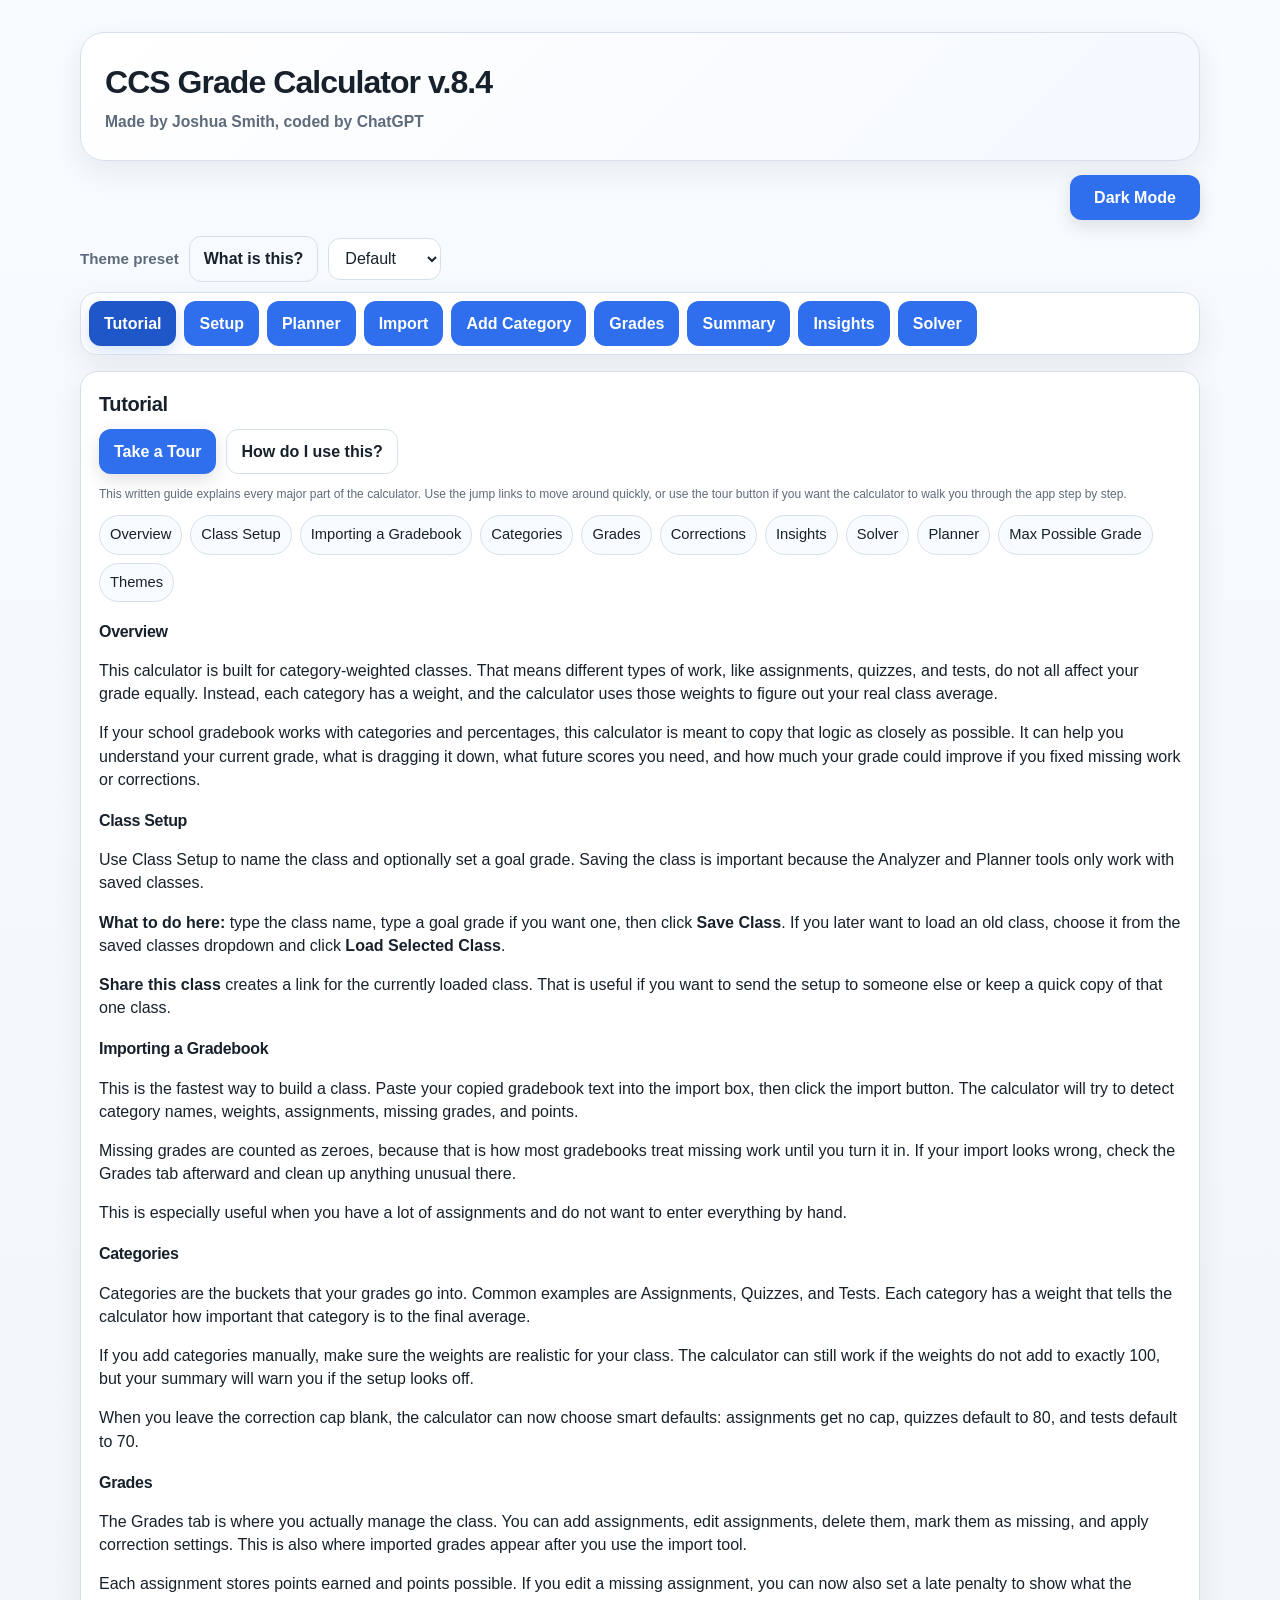
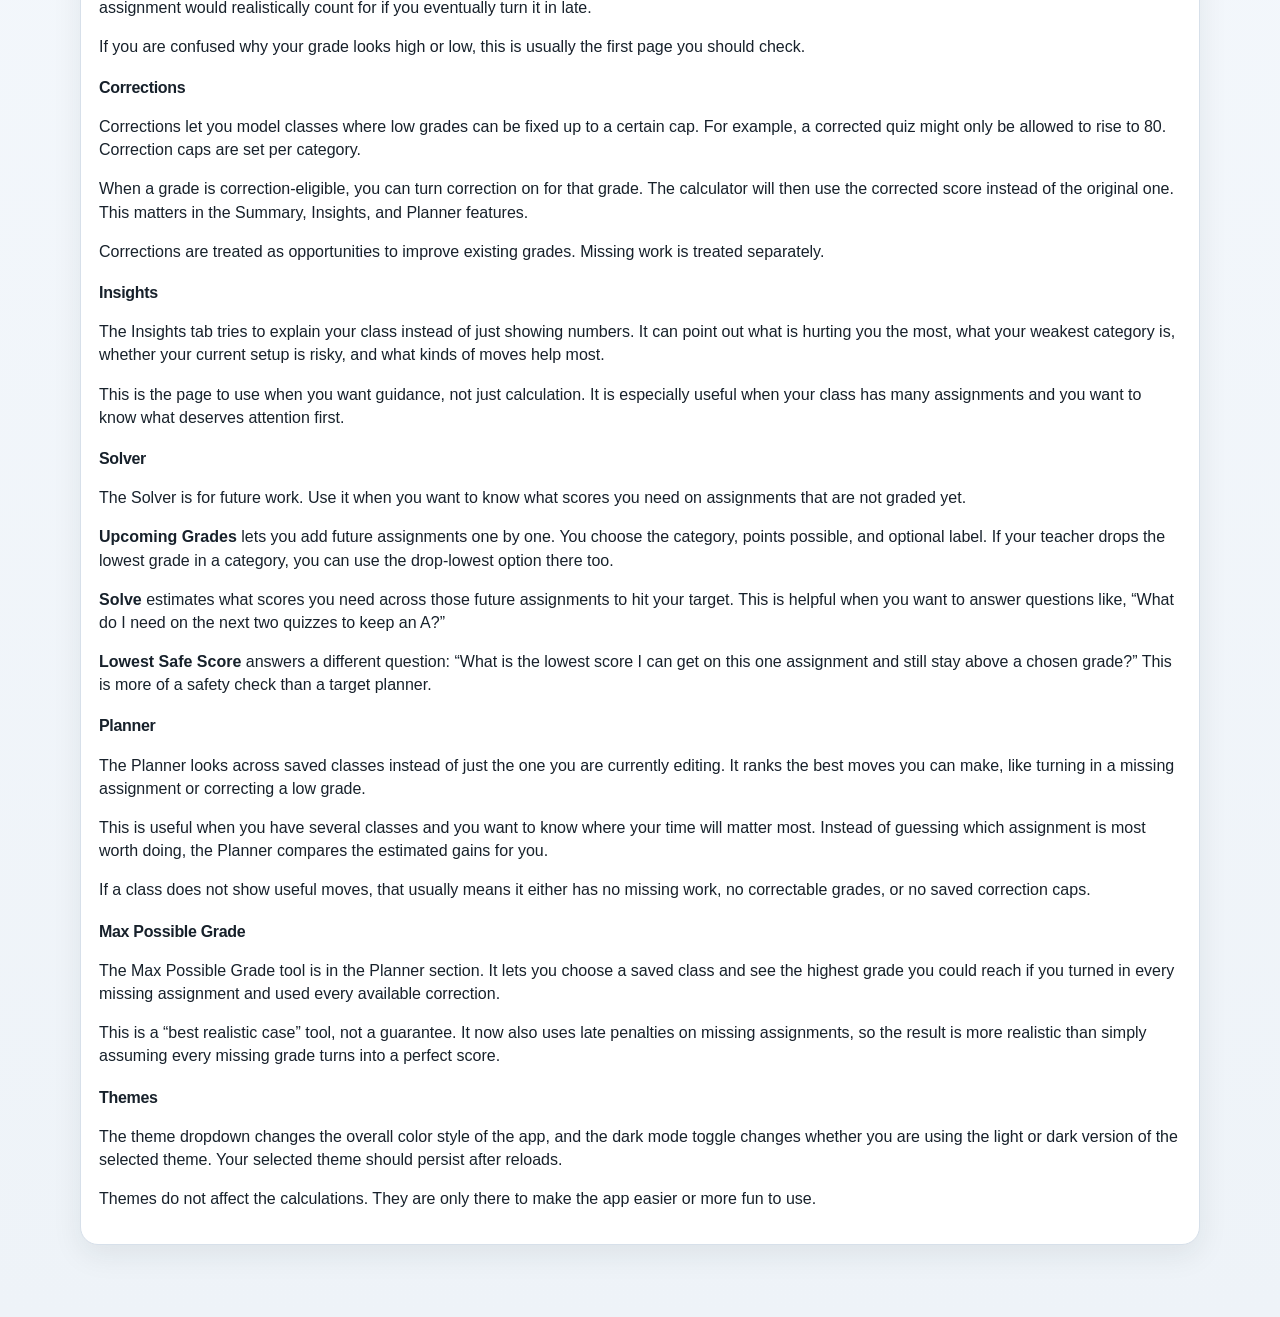
==== commit 8fdbf36e: "Add files via upload" ====
--- a/index.html
+++ b/index.html
@@ -3,15 +3,15 @@
 <head>
   <meta charset="UTF-8" />
   <meta name="viewport" content="width=device-width, initial-scale=1.0" />
-  <title>CCS Grade Calculator v.7.0b</title>
-  <link rel="stylesheet" href="styles.css?v=7.0b" />
+  <title>CCS Grade Calculator v.8.4</title>
+  <link rel="stylesheet" href="styles.css?v=8.4" />
 </head>
 <body>
   <div class="page-shell">
     <header class="hero">
       <div class="hero-top">
         <div>
-          <h1 id="appTitle">CCS Grade Calculator v.7.0b</h1>
+          <h1 id="appTitle">CCS Grade Calculator v.8.4</h1>
           <p><strong>Made by Joshua Smith, coded by ChatGPT</strong></p>
         </div>
       </div>
@@ -22,8 +22,9 @@
     </div>
 
       <div class="row">
-        <label for="themePreset"><strong>Theme preset</strong></label>
-        <select id="themePreset">
+        <label for="themePreset"><strong>Theme preset</strong></label> <button class="ghost-btn tutorial-btn" data-target="themePresetTutorial" type="button">What is this?</button>
+        <div id="themePresetTutorial" class="small subtle-box">Choose a color theme for the app here. Dark mode uses the dark version of the selected theme, while light mode uses the light version.</div>
+          <select id="themePreset">
           <option value="default">Default</option>
           <option value="lime">Lime</option>
           <option value="pink">Pink</option>
@@ -57,83 +58,83 @@
 
 
     
+
 <section class="section tab-panel active" data-tab="tutorial">
   <h2>Tutorial</h2>
-  <p class="small">This guide explains everything step-by-step. Use the jump links or the guided buttons if you want the calculator to take you to the right tab for you.</p>
+  <div class="row">
+    <button id="startTourBtn" type="button">Take a Tour</button>
+    <button class="ghost-btn tutorial-btn" data-target="tourTutorial" type="button">How do I use this?</button>
+  </div>
+  <div id="tourTutorial" class="small subtle-box">Use Take a Tour if you want the app to guide you through each major page automatically. The tour switches tabs for you, highlights important areas, and explains what each section is for.</div>
+  <p class="small">This written guide explains every major part of the calculator. Use the jump links to move around quickly, or use the tour button if you want the calculator to walk you through the app step by step.</p>
 
   <div class="tutorial-links">
-    <a href="#tutorial-overview">Overview</a>
-    <a href="#tutorial-class-setup">Class Setup</a>
-    <a href="#tutorial-import">Importing a Gradebook</a>
-    <a href="#tutorial-categories">Categories and Grades</a>
-    <a href="#tutorial-corrections">Corrections</a>
-    <a href="#tutorial-insights">Insights</a>
-    <a href="#tutorial-solver">Solver</a>
-    <a href="#tutorial-analyzer">All Classes Planner</a>
-  </div>
-
-  <div class="tutorial-guide-box">
-    <h3>Guided Walkthrough</h3>
-    <p class="small">Click one of these and the calculator will switch tabs and highlight the right section.</p>
-    <div class="tutorial-actions">
-      <button type="button" class="tutorial-jump-btn" data-jump-tab="setup" data-jump-target="className">Show me Class Setup</button>
-      <button type="button" class="tutorial-jump-btn" data-jump-tab="import" data-jump-target="gradebookPaste">Show me the Importer</button>
-      <button type="button" class="tutorial-jump-btn" data-jump-tab="category" data-jump-target="categoryName">Show me Add Category</button>
-      <button type="button" class="tutorial-jump-btn" data-jump-tab="grades" data-jump-target="categoriesContainer">Show me where grades go</button>
-      <button type="button" class="tutorial-jump-btn" data-jump-tab="insights" data-jump-target="insightsOutput">Show me Insights</button>
-      <button type="button" class="tutorial-jump-btn" data-jump-tab="solver" data-jump-target="targetGrade">Show me the Solver</button>
-      <button type="button" class="tutorial-jump-btn" data-jump-tab="planner" data-jump-target="analyzeAllClassesBtn">Show me the All Classes Planner</button>
-    </div>
+    <a href="#tutorial-overview" class="tutorial-anchor-link">Overview</a>
+    <a href="#tutorial-class-setup" class="tutorial-anchor-link">Class Setup</a>
+    <a href="#tutorial-import" class="tutorial-anchor-link">Importing a Gradebook</a>
+    <a href="#tutorial-categories" class="tutorial-anchor-link">Categories</a>
+    <a href="#tutorial-grades" class="tutorial-anchor-link">Grades</a>
+    <a href="#tutorial-corrections" class="tutorial-anchor-link">Corrections</a>
+    <a href="#tutorial-insights" class="tutorial-anchor-link">Insights</a>
+    <a href="#tutorial-solver" class="tutorial-anchor-link">Solver</a>
+    <a href="#tutorial-planner" class="tutorial-anchor-link">Planner</a>
+    <a href="#tutorial-maxgrade" class="tutorial-anchor-link">Max Possible Grade</a>
+    <a href="#tutorial-themes" class="tutorial-anchor-link">Themes</a>
   </div>
 
   <h3 id="tutorial-overview">Overview</h3>
-  <p>This calculator is for category-weighted classes. Categories like Assignments, Quizzes, and Tests affect your class grade by different weights. Grades inside each category are based on total points earned divided by total points possible.</p>
+  <p>This calculator is built for category-weighted classes. That means different types of work, like assignments, quizzes, and tests, do not all affect your grade equally. Instead, each category has a weight, and the calculator uses those weights to figure out your real class average.</p>
+  <p>If your school gradebook works with categories and percentages, this calculator is meant to copy that logic as closely as possible. It can help you understand your current grade, what is dragging it down, what future scores you need, and how much your grade could improve if you fixed missing work or corrections.</p>
 
   <h3 id="tutorial-class-setup">Class Setup</h3>
-  <p>Give the class a name so you can save it. You can also set a current goal grade. Saved classes can be loaded later and used by the all-classes planner.</p>
-  <div class="tutorial-step-card">
-    <strong>What to do:</strong>
-    <ol>
-      <li>Type the class name.</li>
-      <li>Optionally type your goal grade.</li>
-      <li>Click <strong>Save Class</strong>.</li>
-    </ol>
-  </div>
+  <p>Use Class Setup to name the class and optionally set a goal grade. Saving the class is important because the Analyzer and Planner tools only work with saved classes.</p>
+  <p><strong>What to do here:</strong> type the class name, type a goal grade if you want one, then click <strong>Save Class</strong>. If you later want to load an old class, choose it from the saved classes dropdown and click <strong>Load Selected Class</strong>.</p>
+  <p><strong>Share this class</strong> creates a link for the currently loaded class. That is useful if you want to send the setup to someone else or keep a quick copy of that one class.</p>
 
   <h3 id="tutorial-import">Importing a Gradebook</h3>
-  <p>Paste your gradebook exactly how it copies from your school site. The importer tries to read category names, category weights, assignment names, valid grades, and missing grades. Missing grades should count as zeroes.</p>
-  <div class="tutorial-step-card">
-    <strong>Fastest method:</strong>
-    <ol>
-      <li>Copy your whole gradebook.</li>
-      <li>Paste it into the importer box.</li>
-      <li>Click <strong>Import Pasted Gradebook</strong>.</li>
-    </ol>
-  </div>
-
-  <h3 id="tutorial-categories">Categories and Grades</h3>
-  <p>Add one category for each type of work, such as Assignments, Quizzes, or Tests. Put in the category weight. Then add grades underneath that category. You can give each assignment a name and enter points earned and points possible.</p>
-  <div class="tutorial-step-card">
-    <strong>Example:</strong>
-    <ul>
-      <li>Assignments = 35</li>
-      <li>Quizzes = 25</li>
-      <li>Tests = 40</li>
-    </ul>
-  </div>
+  <p>This is the fastest way to build a class. Paste your copied gradebook text into the import box, then click the import button. The calculator will try to detect category names, weights, assignments, missing grades, and points.</p>
+  <p>Missing grades are counted as zeroes, because that is how most gradebooks treat missing work until you turn it in. If your import looks wrong, check the Grades tab afterward and clean up anything unusual there.</p>
+  <p>This is especially useful when you have a lot of assignments and do not want to enter everything by hand.</p>
+
+  <h3 id="tutorial-categories">Categories</h3>
+  <p>Categories are the buckets that your grades go into. Common examples are Assignments, Quizzes, and Tests. Each category has a weight that tells the calculator how important that category is to the final average.</p>
+  <p>If you add categories manually, make sure the weights are realistic for your class. The calculator can still work if the weights do not add to exactly 100, but your summary will warn you if the setup looks off.</p>
+  <p>When you leave the correction cap blank, the calculator can now choose smart defaults: assignments get no cap, quizzes default to 80, and tests default to 70.</p>
+
+  <h3 id="tutorial-grades">Grades</h3>
+  <p>The Grades tab is where you actually manage the class. You can add assignments, edit assignments, delete them, mark them as missing, and apply correction settings. This is also where imported grades appear after you use the import tool.</p>
+  <p>Each assignment stores points earned and points possible. If you edit a missing assignment, you can now also set a late penalty to show what the assignment would realistically count for if you eventually turn it in late.</p>
+  <p>If you are confused why your grade looks high or low, this is usually the first page you should check.</p>
 
   <h3 id="tutorial-corrections">Corrections</h3>
-  <p>If your class allows corrections, you can set a correction cap for a category. Then eligible grades in that category can be corrected up to that cap. Grades below 70 are not correction-eligible.</p>
+  <p>Corrections let you model classes where low grades can be fixed up to a certain cap. For example, a corrected quiz might only be allowed to rise to 80. Correction caps are set per category.</p>
+  <p>When a grade is correction-eligible, you can turn correction on for that grade. The calculator will then use the corrected score instead of the original one. This matters in the Summary, Insights, and Planner features.</p>
+  <p>Corrections are treated as opportunities to improve existing grades. Missing work is treated separately.</p>
 
   <h3 id="tutorial-insights">Insights</h3>
-  <p>The insights tab shows what is hurting your grade the most, your best missing assignment to turn in, your best correction option, your weakest category, whether a strong letter grade still looks reachable, and risk warnings based on your saved upcoming work.</p>
+  <p>The Insights tab tries to explain your class instead of just showing numbers. It can point out what is hurting you the most, what your weakest category is, whether your current setup is risky, and what kinds of moves help most.</p>
+  <p>This is the page to use when you want guidance, not just calculation. It is especially useful when your class has many assignments and you want to know what deserves attention first.</p>
 
   <h3 id="tutorial-solver">Solver</h3>
-  <p>The solver lets you add upcoming assignments and see what scores you need to hit a target grade. You can also find the lowest score you can get on one future assignment while staying above a chosen class grade.</p>
-
-  <h3 id="tutorial-analyzer">All Classes Planner</h3>
-  <p>The all-classes planner compares all your saved classes and shows the moves that could help the most, like turning in a missing assignment or correcting a quiz. If nothing shows up, make sure your classes are saved and your correction caps are set in the Grades tab.</p>
+  <p>The Solver is for future work. Use it when you want to know what scores you need on assignments that are not graded yet.</p>
+  <p><strong>Upcoming Grades</strong> lets you add future assignments one by one. You choose the category, points possible, and optional label. If your teacher drops the lowest grade in a category, you can use the drop-lowest option there too.</p>
+  <p><strong>Solve</strong> estimates what scores you need across those future assignments to hit your target. This is helpful when you want to answer questions like, “What do I need on the next two quizzes to keep an A?”</p>
+  <p><strong>Lowest Safe Score</strong> answers a different question: “What is the lowest score I can get on this one assignment and still stay above a chosen grade?” This is more of a safety check than a target planner.</p>
+
+  <h3 id="tutorial-planner">Planner</h3>
+  <p>The Planner looks across saved classes instead of just the one you are currently editing. It ranks the best moves you can make, like turning in a missing assignment or correcting a low grade.</p>
+  <p>This is useful when you have several classes and you want to know where your time will matter most. Instead of guessing which assignment is most worth doing, the Planner compares the estimated gains for you.</p>
+  <p>If a class does not show useful moves, that usually means it either has no missing work, no correctable grades, or no saved correction caps.</p>
+
+  <h3 id="tutorial-maxgrade">Max Possible Grade</h3>
+  <p>The Max Possible Grade tool is in the Planner section. It lets you choose a saved class and see the highest grade you could reach if you turned in every missing assignment and used every available correction.</p>
+  <p>This is a “best realistic case” tool, not a guarantee. It now also uses late penalties on missing assignments, so the result is more realistic than simply assuming every missing grade turns into a perfect score.</p>
+
+  <h3 id="tutorial-themes">Themes</h3>
+  <p>The theme dropdown changes the overall color style of the app, and the dark mode toggle changes whether you are using the light or dark version of the selected theme. Your selected theme should persist after reloads.</p>
+  <p>Themes do not affect the calculations. They are only there to make the app easier or more fun to use.</p>
 </section>
+
 
 
     <section class="section tab-panel" data-tab="setup">
@@ -161,12 +162,31 @@
     </section>
 
     <section class="section tab-panel" data-tab="planner">
-      <h2>All Classes Planner <button class="ghost-btn tutorial-btn" data-target="plannerTutorial" type="button">What is this?</button></h2>
+      <h2>All Classes Planner
+<div style="margin-top:12px; margin-bottom:12px; border:1px solid var(--line); background:var(--card-2); padding:12px; border-radius:14px;">
+  <div class="row">
+    <label><strong>Max possible grade by class <button class="ghost-btn tutorial-btn" data-target="plannerMaxGradeTutorial" type="button">What is this?</button></strong></label>
+    <select id="analyzerClassSelect"></select>
+    <button id="analyzerMaxGradeBtn">Calculate</button>
+  </div>
+  <div id="analyzerMaxGradeOutput" class="small" style="margin-top:8px;"></div>
+  <div id="plannerMaxGradeTutorial" class="small subtle-box">This shows the highest grade you could reach in a saved class if you turned in every missing assignment and used every possible correction.</div>
+</div> <button class="ghost-btn tutorial-btn" data-target="plannerTutorial" type="button">What is this?</button></h2>
+      <div class="subtle-box" style="margin-top:12px; margin-bottom:12px;">
+        <div class="row">
+          <label for="analyzerClassSelect"><strong>Max possible grade by class <button class="ghost-btn tutorial-btn" data-target="plannerMaxGradeTutorial" type="button">What is this?</button></strong></label>
+          <select id="analyzerClassSelect"></select>
+          <button id="analyzerMaxGradeBtn" type="button">Calculate</button>
+        </div>
+        <div class="small">Choose a saved class to see the highest grade you could reach if you turned in every missing assignment and did every possible correction.</div>
+        <div id="analyzerMaxGradeOutput" class="small" style="margin-top:8px;"></div>
+      </div>
       <div id="plannerTutorial" class="small subtle-box">This scans your saved classes and shows the best missing assignments and corrections to raise grades. It uses assignment names and saved goal grades when available.</div>
       <div class="row">
         <button id="analyzeAllClassesBtn" type="button">Analyze Saved Classes</button>
       </div>
       <div class="small">Nothing showing up? Try setting the correction cap in each of your categories in the grades tab.</div>
+
       <div id="allClassesOutput"></div>
     </section>
 
@@ -257,8 +277,23 @@
     window.__CCS_DIAG__ = { htmlLoaded: true, jsLoaded: false, bindingsLoaded: false, themeLoaded: false };
   </script>
 
-  <script src="script.js?v=7.0b"></script>
+  <script src="script.js?v=8.4"></script>
   <canvas id="confettiCanvas"></canvas>
   <div id="toastContainer"></div>
+
+  <div id="tourOverlay" class="tour-overlay" aria-hidden="true">
+    <div class="tour-backdrop"></div>
+    <div id="tourCard" class="tour-card" role="dialog" aria-modal="true" aria-label="Guided tour">
+      <div class="tour-step">Step <span id="tourStepNumber">1</span> of <span id="tourStepTotal">1</span></div>
+      <h3 id="tourTitle">Tour</h3>
+      <p id="tourText">Welcome.</p>
+      <div class="tour-actions">
+        <button id="tourBackBtn" type="button" class="ghost-btn">Back</button>
+        <button id="tourNextBtn" type="button">Next</button>
+        <button id="tourSkipBtn" type="button" class="ghost-btn">Skip</button>
+      </div>
+    </div>
+  </div>
+
 </body>
 </html>
--- a/styles.css
+++ b/styles.css
@@ -650,3 +650,75 @@
 body.dark:not(.theme-lime):not(.theme-pink):not(.theme-ocean):not(.theme-sunset):not(.theme-lavender):not(.theme-mint):not(.theme-gold):not(.theme-grape):not(.theme-rose):not(.theme-sky):not(.theme-forest):not(.theme-coral):not(.theme-mono) th {
   background: #1a2a39;
 }
+
+
+.tour-overlay {
+  position: fixed;
+  inset: 0;
+  z-index: 10000;
+  display: none;
+}
+.tour-overlay.active {
+  display: block;
+}
+.tour-backdrop {
+  position: absolute;
+  inset: 0;
+  background: rgba(10, 14, 22, 0.58);
+}
+.tour-card {
+  position: fixed;
+  max-width: 360px;
+  width: min(360px, calc(100vw - 24px));
+  background: var(--card);
+  color: var(--text);
+  border: 1px solid var(--line);
+  border-radius: 18px;
+  box-shadow: var(--shadow);
+  padding: 16px;
+  z-index: 10002;
+}
+.tour-step {
+  font-size: 12px;
+  color: var(--muted);
+  margin-bottom: 6px;
+}
+.tour-actions {
+  display: flex;
+  gap: 8px;
+  justify-content: flex-end;
+  margin-top: 14px;
+}
+.tour-highlight {
+  position: relative;
+  z-index: 10001 !important;
+  box-shadow: 0 0 0 4px rgba(92, 147, 255, 0.35), 0 0 0 10px rgba(92, 147, 255, 0.14) !important;
+  border-radius: 14px !important;
+}
+body.theme-pink .tour-highlight {
+  box-shadow: 0 0 0 4px rgba(229, 95, 162, 0.35), 0 0 0 10px rgba(229, 95, 162, 0.14) !important;
+}
+body.theme-lime .tour-highlight {
+  box-shadow: 0 0 0 4px rgba(131, 196, 65, 0.35), 0 0 0 10px rgba(131, 196, 65, 0.14) !important;
+}
+body.theme-ocean .tour-highlight,
+body.dark .tour-highlight {
+  box-shadow: 0 0 0 4px rgba(78, 164, 235, 0.35), 0 0 0 10px rgba(78, 164, 235, 0.14) !important;
+}
+
+
+.tutorial-heading-highlight {
+  border-radius: 10px;
+  box-shadow: 0 0 0 4px rgba(92, 147, 255, 0.22), 0 0 0 10px rgba(92, 147, 255, 0.10);
+  transition: box-shadow 0.2s ease;
+}
+body.theme-pink .tutorial-heading-highlight {
+  box-shadow: 0 0 0 4px rgba(229, 95, 162, 0.22), 0 0 0 10px rgba(229, 95, 162, 0.10);
+}
+body.theme-lime .tutorial-heading-highlight {
+  box-shadow: 0 0 0 4px rgba(131, 196, 65, 0.22), 0 0 0 10px rgba(131, 196, 65, 0.10);
+}
+body.theme-ocean .tutorial-heading-highlight,
+body.dark .tutorial-heading-highlight {
+  box-shadow: 0 0 0 4px rgba(78, 164, 235, 0.22), 0 0 0 10px rgba(78, 164, 235, 0.10);
+}
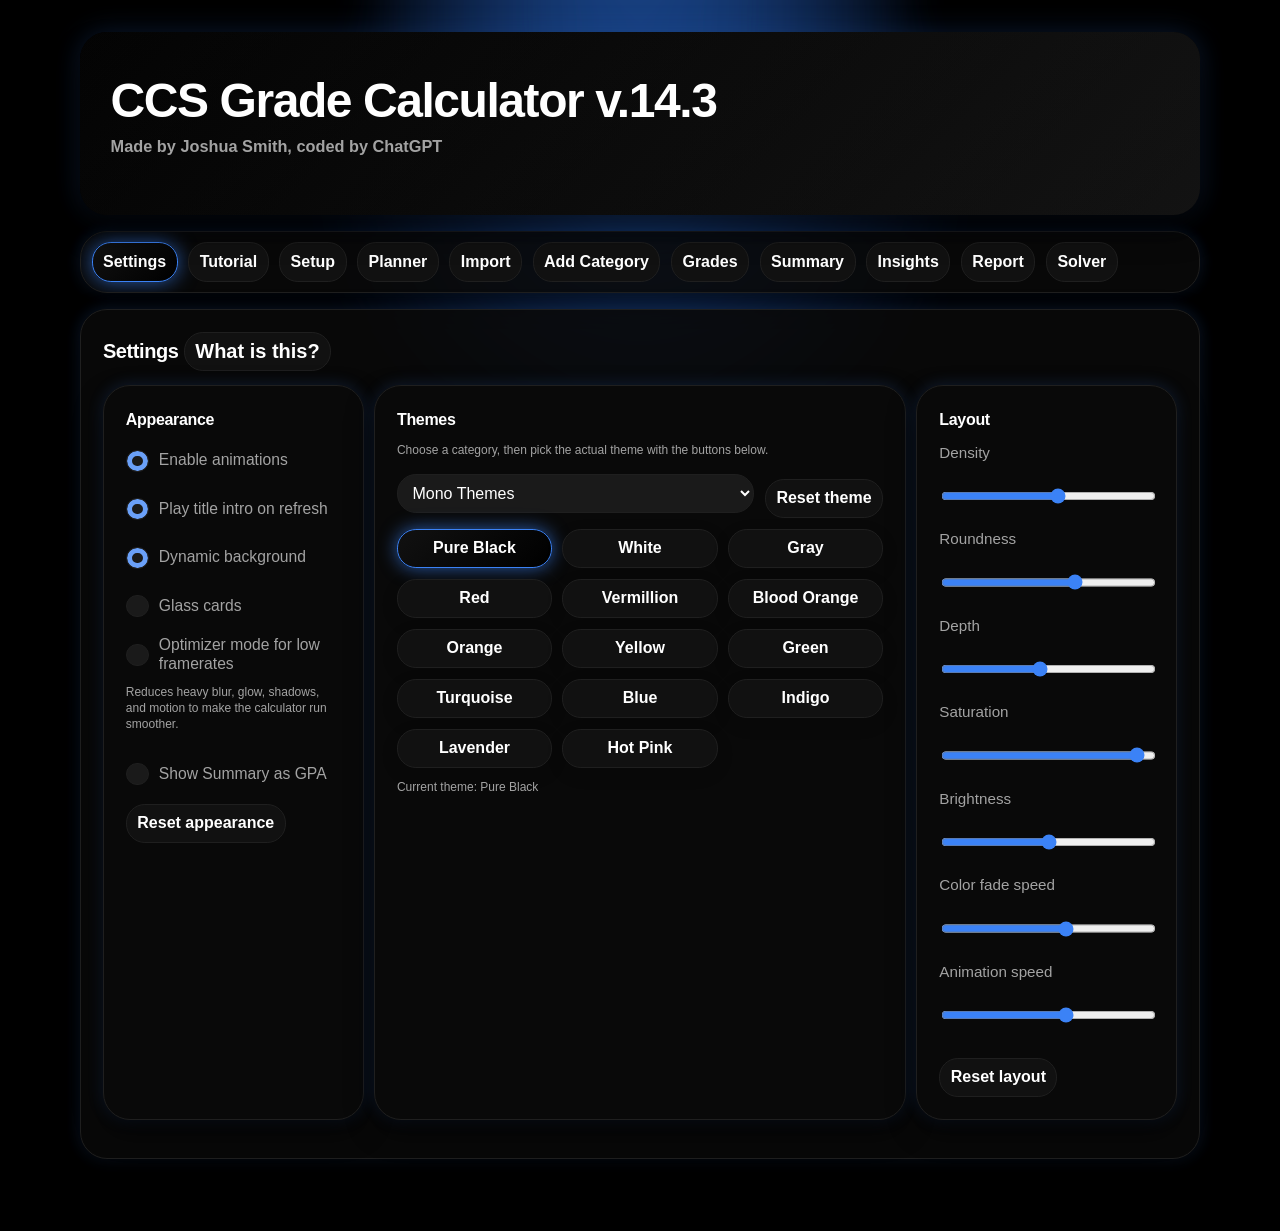
==== commit de0fbfe1: "Add files via upload" ====
--- a/index.html
+++ b/index.html
@@ -3,49 +3,32 @@
 <head>
   <meta charset="UTF-8" />
   <meta name="viewport" content="width=device-width, initial-scale=1.0" />
-  <title>CCS Grade Calculator v.8.4</title>
-  <link rel="stylesheet" href="styles.css?v=8.4" />
+  <title>CCS Grade Calculator v.14.3</title>
+  <link rel="stylesheet" href="styles.css?v=14.3" />
+  <link rel="icon" type="image/png" href="favicon.png">
 </head>
 <body>
+  <div id="dynamicBackground" aria-hidden="true"></div>
+  <div id="dynamicBackgroundFade" aria-hidden="true"></div>
   <div class="page-shell">
     <header class="hero">
       <div class="hero-top">
         <div>
-          <h1 id="appTitle">CCS Grade Calculator v.8.4</h1>
+          <h1 id="appTitle">CCS Grade Calculator v.14.3</h1>
           <p><strong>Made by Joshua Smith, coded by ChatGPT</strong></p>
         </div>
       </div>
     </header>
 
-    <div class="theme-toggle-row">
-      <button id="themeToggle" class="theme-toggle" type="button">Dark Mode</button>
-    </div>
-
-      <div class="row">
-        <label for="themePreset"><strong>Theme preset</strong></label> <button class="ghost-btn tutorial-btn" data-target="themePresetTutorial" type="button">What is this?</button>
-        <div id="themePresetTutorial" class="small subtle-box">Choose a color theme for the app here. Dark mode uses the dark version of the selected theme, while light mode uses the light version.</div>
-          <select id="themePreset">
-          <option value="default">Default</option>
-          <option value="lime">Lime</option>
-          <option value="pink">Pink</option>
-          <option value="ocean">Ocean</option>
-          <option value="sunset">Sunset</option>
-          <option value="lavender">Lavender</option>
-          <option value="mint">Mint</option>
-          <option value="gold">Gold</option>
-          <option value="grape">Grape</option>
-          <option value="rose">Rose</option>
-          <option value="sky">Sky</option>
-          <option value="forest">Forest</option>
-          <option value="coral">Coral</option>
-          <option value="mono">Mono</option>
-        </select>
-      </div>
+    <div class="theme-toggle-row" style="display:none;"></div>
+
+      <div class="row" style="display:none;"><label for="themePreset"><strong>Theme preset</strong></label></div>
 
 
 
     <nav class="tab-bar" id="tabBar" aria-label="Sections">
-      <button type="button" class="tab-btn active" data-tab-target="tutorial">Tutorial</button>
+      <button type="button" class="tab-btn active" data-tab-target="settings">Settings</button>
+      <button type="button" class="tab-btn" data-tab-target="tutorial">Tutorial</button>
       <button type="button" class="tab-btn" data-tab-target="setup">Setup</button>
       <button type="button" class="tab-btn" data-tab-target="planner">Planner</button>
       <button type="button" class="tab-btn" data-tab-target="import">Import</button>
@@ -53,13 +36,14 @@
       <button type="button" class="tab-btn" data-tab-target="grades">Grades</button>
       <button type="button" class="tab-btn" data-tab-target="summary">Summary</button>
       <button type="button" class="tab-btn" data-tab-target="insights">Insights</button>
+      <button type="button" class="tab-btn" data-tab-target="report">Report</button>
       <button type="button" class="tab-btn" data-tab-target="solver">Solver</button>
     </nav>
 
 
     
 
-<section class="section tab-panel active" data-tab="tutorial">
+<section class="section tab-panel" data-tab="tutorial">
   <h2>Tutorial</h2>
   <div class="row">
     <button id="startTourBtn" type="button">Take a Tour</button>
@@ -67,6 +51,14 @@
   </div>
   <div id="tourTutorial" class="small subtle-box">Use Take a Tour if you want the app to guide you through each major page automatically. The tour switches tabs for you, highlights important areas, and explains what each section is for.</div>
   <p class="small">This written guide explains every major part of the calculator. Use the jump links to move around quickly, or use the tour button if you want the calculator to walk you through the app step by step.</p>
+
+  <div class="subtle-box">
+    <h3>Newer features</h3>
+    <p class="small">Settings now includes theme categories, dynamic mouse-reactive backgrounds, a glass cards toggle, density/roundness/depth controls, saturation/brightness, and animation speed controls.</p>
+    <p class="small">The Report tab can generate an AI-ready grade report with selected classes, missing work, corrections, upcoming grades, and best moves.</p>
+    <p class="small">The Take a Tour button walks through the newer visual features, report tools, and the original grade-planning tools.</p>
+  </div>
+
 
   <div class="tutorial-links">
     <a href="#tutorial-overview" class="tutorial-anchor-link">Overview</a>
@@ -77,6 +69,7 @@
     <a href="#tutorial-corrections" class="tutorial-anchor-link">Corrections</a>
     <a href="#tutorial-insights" class="tutorial-anchor-link">Insights</a>
     <a href="#tutorial-solver" class="tutorial-anchor-link">Solver</a>
+    <a href="#tutorial-report" class="tutorial-anchor-link">Report</a>
     <a href="#tutorial-planner" class="tutorial-anchor-link">Planner</a>
     <a href="#tutorial-maxgrade" class="tutorial-anchor-link">Max Possible Grade</a>
     <a href="#tutorial-themes" class="tutorial-anchor-link">Themes</a>
@@ -127,17 +120,20 @@
   <p>If a class does not show useful moves, that usually means it either has no missing work, no correctable grades, or no saved correction caps.</p>
 
   <h3 id="tutorial-maxgrade">Max Possible Grade</h3>
-  <p>The Max Possible Grade tool is in the Planner section. It lets you choose a saved class and see the highest grade you could reach if you turned in every missing assignment and used every available correction.</p>
+  <p>The Max Possible Grade tool is in the Planner section. It lets you choose a saved class and see the highest grade you could reach if you turned in every missing assignment, got full credit on all saved upcoming work, and used every available correction.</p>
   <p>This is a “best realistic case” tool, not a guarantee. It now also uses late penalties on missing assignments, so the result is more realistic than simply assuming every missing grade turns into a perfect score.</p>
 
   <h3 id="tutorial-themes">Themes</h3>
   <p>The theme dropdown changes the overall color style of the app, and the dark mode toggle changes whether you are using the light or dark version of the selected theme. Your selected theme should persist after reloads.</p>
   <p>Themes do not affect the calculations. They are only there to make the app easier or more fun to use.</p>
+
+  <div id="tutorial-report" class="tutorial-section">
+    <h3>Report</h3>
+    <p>The Report tab creates a copy-ready grade report. Choose which saved classes to include, turn AI mode on if you want help from an assistant, add extra context, then generate and copy the report.</p>
+  </div>
+
 </section>
-
-
-
-    <section class="section tab-panel" data-tab="setup">
+<section class="section tab-panel" data-tab="setup">
       <h2>Class Setup <button class="ghost-btn tutorial-btn" data-target="classSetupTutorial" type="button">How do I use this?</button></h2>
       <div id="classSetupTutorial" class="small subtle-box">Type a class name if you want to save it. Goal grade is optional. Save each class so the all-classes planner can use it.</div>
       <div class="row">
@@ -160,6 +156,112 @@
       </div>
 
     </section>
+
+    
+    
+
+
+
+<section class="section tab-panel active" data-tab="settings">
+  <h2>Settings <button class="ghost-btn tutorial-btn" data-target="settingsTutorial" type="button">What is this?</button></h2>
+  <div id="settingsTutorial" class="small subtle-box">Visual controls live here. Pick a theme category, choose a theme, switch dark mode on or off, and customize layout/motion.</div>
+
+  <div class="settings-grid">
+    <div class="settings-card">
+      <h3>Appearance</h3>
+      <div class="settings-stack">
+        <label class="pretty-check"><input id="animationsEnabled" type="checkbox" checked> <span>Enable animations</span></label>
+        <label class="pretty-check"><input id="titleIntroEnabled" type="checkbox" checked> <span>Play title intro on refresh</span></label>
+        <label class="pretty-check"><input id="dynamicBackgroundEnabled" type="checkbox" checked> <span>Dynamic background</span></label>
+        <label class="pretty-check"><input id="glassCardsEnabled" type="checkbox"> <span>Glass cards</span></label>
+
+        <label class="pretty-check"><input id="optimizerModeEnabled" type="checkbox"> <span>Optimizer mode for low framerates</span></label>
+        <p class="small optimizer-note" id="optimizerNote">Reduces heavy blur, glow, shadows, and motion to make the calculator run smoother.</p>
+        <label class="pretty-check"><input id="gpaModeEnabled" type="checkbox"> <span>Show Summary as GPA</span></label>
+        <p class="small warning-text gpa-warning" id="gpaWarning">Warning: I am still an 8th grader and I don't really know how GPAs work yet. Keep that in mind when using this feature. Thank you :)</p>
+</div>
+      <button type="button" class="ghost-btn" data-settings-reset="appearance">Reset appearance</button>
+    </div>
+
+    <div class="settings-card settings-card-wide">
+      <h3>Themes</h3>
+      <div class="small">Choose a category, then pick the actual theme with the buttons below.</div>
+      <div class="theme-select-row">
+        <select id="themeCategorySelect" class="theme-select" aria-label="Theme category">
+          <option value="mono">Mono Themes</option>
+          <option value="mixed">Mixed Themes</option>
+          <option value="gradient">Gradient Themes</option>
+        </select>
+        <button type="button" class="ghost-btn" data-settings-reset="theme">Reset theme</button>
+      </div>
+
+      <div id="themeButtonPanels">
+        <div class="theme-button-grid theme-category-panel" data-theme-panel="mono">
+          <button type="button" class="theme-preset-btn" data-theme-preset="pure-black-amoled" data-theme-category="mono">Pure Black</button>
+          <button type="button" class="theme-preset-btn" data-theme-preset="white" data-theme-category="mono">White</button>
+          <button type="button" class="theme-preset-btn" data-theme-preset="gray" data-theme-category="mono">Gray</button>
+          <button type="button" class="theme-preset-btn" data-theme-preset="red" data-theme-category="mono">Red</button>
+          <button type="button" class="theme-preset-btn" data-theme-preset="vermillion" data-theme-category="mono">Vermillion</button>
+          <button type="button" class="theme-preset-btn" data-theme-preset="blood-orange" data-theme-category="mono">Blood Orange</button>
+          <button type="button" class="theme-preset-btn" data-theme-preset="orange" data-theme-category="mono">Orange</button>
+          <button type="button" class="theme-preset-btn" data-theme-preset="yellow" data-theme-category="mono">Yellow</button>
+          <button type="button" class="theme-preset-btn" data-theme-preset="green" data-theme-category="mono">Green</button>
+          <button type="button" class="theme-preset-btn" data-theme-preset="turquoise" data-theme-category="mono">Turquoise</button>
+          <button type="button" class="theme-preset-btn" data-theme-preset="blue" data-theme-category="mono">Blue</button>
+          <button type="button" class="theme-preset-btn" data-theme-preset="indigo" data-theme-category="mono">Indigo</button>
+          <button type="button" class="theme-preset-btn" data-theme-preset="lavender" data-theme-category="mono">Lavender</button>
+          <button type="button" class="theme-preset-btn" data-theme-preset="hot-pink" data-theme-category="mono">Hot Pink</button>
+        </div>
+        <div class="theme-button-grid theme-category-panel" data-theme-panel="mixed" hidden>
+          <button type="button" class="theme-preset-btn" data-theme-preset="ocean" data-theme-category="mixed">Ocean</button>
+          <button type="button" class="theme-preset-btn" data-theme-preset="royal-gold" data-theme-category="mixed">Royal Gold</button>
+          <button type="button" class="theme-preset-btn" data-theme-preset="forest-sepia" data-theme-category="mixed">Forest Sepia</button>
+          <button type="button" class="theme-preset-btn" data-theme-preset="cyberpunk" data-theme-category="mixed">Cyberpunk</button>
+        </div>
+        <div class="theme-button-grid theme-category-panel" data-theme-panel="gradient" hidden>
+          <button type="button" class="theme-preset-btn" data-theme-preset="aurora" data-theme-category="gradient">Aurora</button>
+          <button type="button" class="theme-preset-btn" data-theme-preset="vaporwave" data-theme-category="gradient">Vaporwave</button>
+          <button type="button" class="theme-preset-btn" data-theme-preset="oil-slick" data-theme-category="gradient">Oil Slick</button>
+          <button type="button" class="theme-preset-btn" data-theme-preset="holographic-glass" data-theme-category="gradient">Holographic Glass</button>
+        </div>
+      </div>
+
+      <p class="small" id="currentThemeLabel">Current theme: Pure Black</p>
+    </div>
+
+    <div class="settings-card">
+      <h3>Layout</h3>
+      <div class="settings-stack">
+        <label>Density</label>
+        <input id="densitySlider" type="range" min="0" max="100" value="55">
+
+        <label>Roundness</label>
+        <input id="roundnessSlider" type="range" min="0" max="100" value="65">
+
+        <label>Depth</label>
+        <input id="depthSlider" type="range" min="0" max="100" value="45">
+
+        <label>Saturation</label>
+        <input id="saturationSlider" type="range" min="0" max="100" value="100">
+
+        <label>Brightness</label>
+        <input id="brightnessSlider" type="range" min="70" max="130" value="100">
+
+        <label>Color fade speed</label>
+        <input id="colorFadeSpeedSlider" type="range" min="0" max="100" value="60">
+
+        <label>Animation speed</label>
+        <input id="animationSpeedSlider" type="range" min="0" max="100" value="60">
+
+        <button type="button" class="ghost-btn" data-settings-reset="layout">Reset layout</button>
+      </div>
+    </div>
+  </div>
+</section>
+
+
+
+
 
     <section class="section tab-panel" data-tab="planner">
       <h2>All Classes Planner
@@ -178,7 +280,7 @@
           <select id="analyzerClassSelect"></select>
           <button id="analyzerMaxGradeBtn" type="button">Calculate</button>
         </div>
-        <div class="small">Choose a saved class to see the highest grade you could reach if you turned in every missing assignment and did every possible correction.</div>
+        <div class="small">Choose a saved class to see the highest grade you could reach if you turned in every missing assignment, got full credit on all saved upcoming work, and used every possible correction.</div>
         <div id="analyzerMaxGradeOutput" class="small" style="margin-top:8px;"></div>
       </div>
       <div id="plannerTutorial" class="small subtle-box">This scans your saved classes and shows the best missing assignments and corrections to raise grades. It uses assignment names and saved goal grades when available.</div>
@@ -233,7 +335,52 @@
       <div id="insightsOutput"></div>
     </section>
 
-    <section class="section tab-panel" data-tab="solver">
+    
+<section class="section tab-panel" data-tab="report">
+  <h2>Grade Report</h2>
+  <p class="small">Generate a copy-ready report for yourself, a parent, a teacher, or an AI assistant. The report uses saved classes plus the current class.</p>
+
+  <div class="settings-grid report-controls-grid">
+    <div class="settings-card">
+      <h3>Classes to include</h3>
+      <div class="small">Save classes first if you want them to appear here.</div>
+      <div id="reportClassChecklist" class="report-checklist"></div>
+      <div class="row">
+        <button type="button" class="ghost-btn" id="reportSelectAllBtn">Select all</button>
+        <button type="button" class="ghost-btn" id="reportClearAllBtn">Clear all</button>
+      </div>
+    </div>
+
+    <div class="settings-card">
+      <h3>Report settings</h3>
+      <div class="settings-stack">
+        <label class="pretty-check"><input id="reportIncludeCurrent" type="checkbox" checked> <span>Include current unsaved class</span></label>
+        <label class="pretty-check"><input id="reportAiMode" type="checkbox" checked> <span>Full AI mode</span></label>
+        <label class="pretty-check"><input id="reportIncludeAssignments" type="checkbox" checked> <span>Include assignments</span></label>
+        <label class="pretty-check"><input id="reportIncludeMissing" type="checkbox" checked> <span>Include missing work</span></label>
+        <label class="pretty-check"><input id="reportIncludeCorrections" type="checkbox" checked> <span>Include possible corrections</span></label>
+        <label class="pretty-check"><input id="reportIncludeUpcoming" type="checkbox" checked> <span>Include upcoming grades</span></label>
+        <label class="pretty-check"><input id="reportIncludeBestMoves" type="checkbox" checked> <span>Include best moves / max grade plan</span></label>
+      </div>
+    </div>
+
+    <div class="settings-card settings-card-wide">
+      <h3>Extra context for AI mode</h3>
+      <p class="small">Optional. Add details like deadlines, energy level, teacher rules, what you want help with, or what kind of plan you need.</p>
+      <textarea id="reportExtraContext" rows="5" placeholder="Example: I have low motivation and can only work in 10-minute chunks. I want the easiest plan to raise my grades first."></textarea>
+    </div>
+  </div>
+
+  <div class="row">
+    <button type="button" id="generateReportBtn">Generate Report</button>
+    <button type="button" class="ghost-btn" id="copyReportBtn">Copy Report</button>
+    <button type="button" class="ghost-btn" id="clearReportBtn">Clear</button>
+  </div>
+
+  <textarea id="gradeReportOutput" class="report-output" rows="22" placeholder="Your report will appear here."></textarea>
+</section>
+
+<section class="section tab-panel" data-tab="solver">
       <h2>Target / Future Grade Solver <button class="ghost-btn tutorial-btn" data-target="solverTutorial" type="button">How do I use this?</button></h2>
       <div id="solverTutorial" class="small subtle-box">Use this to see what grades you need in the future. Add upcoming grades, then click Solve.</div>
       <div class="row">
@@ -241,12 +388,21 @@
       </div>
 
       <h3>Upcoming Grades <button class="ghost-btn tutorial-btn" data-target="upcomingTutorial" type="button">How do I use this?</button></h3>
-      <div id="upcomingTutorial" class="small subtle-box">Add a slot for each future grade. Choose its category, points possible, and optional name. You can also check Drop lowest in category if the new grade would replace the lowest grade there.</div>
-      <div class="row">
+      <div id="upcomingTutorial" class="small subtle-box">Add a slot for each future grade. Choose its category, points possible, and optional name. You can also check Drop lowest in category if the new grade would replace the lowest grade there. If a saved upcoming assignment has effectively become missing, use the Missing option so the max-grade tool does not assume you will get 100% on it.</div>
+      <div class="row">
+        <label for="upcomingCategory"><strong>Category</strong></label>
         <select id="upcomingCategory"></select>
         <input id="upcomingPoints" type="number" step="0.01" placeholder="Points possible" />
         <input id="upcomingLabel" placeholder="Assignment name (optional)" />
         <label><input id="upcomingDropLowest" type="checkbox" /> Drop lowest in category</label>
+                <label for="upcomingLatePenalty"><strong>Late penalty</strong></label>
+        <select id="upcomingLatePenalty">
+          <option value="1">On time (no penalty)</option>
+          <option value="0.9">1 day late (-10%)</option>
+          <option value="0.8">2 days late (-20%)</option>
+          <option value="0.65">3+ days late (-35%)</option>
+          <option value="0">Unredeemable (0%)</option>
+        </select>
         <button id="addUpcomingBtn" type="button">Add Upcoming Grade Slot</button>
         <button id="clearUpcomingBtn" class="ghost-btn" type="button">Clear Upcoming Slots</button>
       </div>
@@ -258,6 +414,7 @@
       <h3>Lowest Safe Score <button class="ghost-btn tutorial-btn" data-target="lowestSafeTutorial" type="button">How do I use this?</button></h3>
       <div id="lowestSafeTutorial" class="small subtle-box">Use this to find the lowest score you can get on one future grade without your class grade dropping below a target.</div>
       <div class="row">
+        <label for="safeCategory"><strong>Category</strong></label>
         <select id="safeCategory"></select>
         <input id="safePoints" type="number" step="0.01" placeholder="Points possible" />
         <label><input id="safeDropLowest" type="checkbox" /> Drop lowest in category</label>
@@ -277,7 +434,7 @@
     window.__CCS_DIAG__ = { htmlLoaded: true, jsLoaded: false, bindingsLoaded: false, themeLoaded: false };
   </script>
 
-  <script src="script.js?v=8.4"></script>
+  <script src="script.js?v=14.3"></script>
   <canvas id="confettiCanvas"></canvas>
   <div id="toastContainer"></div>
 
@@ -295,5 +452,10 @@
     </div>
   </div>
 
+
+<div id="undoToast" class="undo-toast" style="display:none;">
+  <span id="undoToastText">Deleted.</span>
+  <button id="undoDeleteBtn" type="button">Undo delete</button>
+</div>
 </body>
 </html>
--- a/styles.css
+++ b/styles.css
@@ -23,14 +23,7 @@
   line-height: 1.45;
 }
 .page-shell { max-width: 1120px; margin: 0 auto; }
-.hero {
-  background: linear-gradient(135deg, #ffffff 0%, #f4f8ff 100%);
-  border: 1px solid var(--line);
-  border-radius: 24px;
-  padding: 26px 24px;
-  margin-bottom: 18px;
-  box-shadow: var(--shadow);
-}
+
 .hero h1 { margin: 0 0 6px; font-size: 2rem; letter-spacing: -0.03em; }
 .hero p { margin: 0; color: var(--muted); font-size: 0.98rem; }
 .hero-top { display: flex; align-items: center; justify-content: space-between; gap: 12px; }
@@ -147,7 +140,11 @@
   background: linear-gradient(180deg, var(--card-2) 0%, var(--bg) 100%);
 }
 body.dark { background: linear-gradient(180deg, #0b1320 0%, var(--bg) 100%); }
-body.dark .hero { background: linear-gradient(135deg, #182434 0%, #14202d 100%); }
+body.dark .hero {
+  background: var(--card) !important;
+  color: var(--text) !important;
+  box-shadow: var(--shadow) !important;
+}
 body.dark input, body.dark select, body.dark textarea, body.dark .grade-card, body.dark table, body.dark .pill, body.dark .subtle-box, body.dark .sparkline-wrap {
   background: #13202d; color: var(--text);
 }
@@ -722,3 +719,2163 @@
 body.dark .tutorial-heading-highlight {
   box-shadow: 0 0 0 4px rgba(78, 164, 235, 0.22), 0 0 0 10px rgba(78, 164, 235, 0.10);
 }
+
+#upcomingCategory, #safeCategory {
+  min-width: 170px;
+}
+
+
+.undo-toast {
+  position: fixed;
+  right: 16px;
+  bottom: 16px;
+  z-index: 10020;
+  display: flex;
+  align-items: center;
+  gap: 10px;
+  background: var(--card);
+  color: var(--text);
+  border: 1px solid var(--line);
+  box-shadow: var(--shadow);
+  border-radius: 14px;
+  padding: 10px 12px;
+}
+.undo-toast button {
+  min-height: 34px;
+  padding: 6px 10px;
+}
+.tutorial-section-highlight {
+  background: linear-gradient(90deg, rgba(92,147,255,0.18), rgba(92,147,255,0.04));
+  transition: background 1.2s ease, box-shadow 1.2s ease;
+  border-radius: 10px;
+  box-shadow: 0 0 0 2px rgba(92,147,255,0.18);
+}
+body.theme-pink .tutorial-section-highlight {
+  background: linear-gradient(90deg, rgba(229,95,162,0.18), rgba(229,95,162,0.04));
+  box-shadow: 0 0 0 2px rgba(229,95,162,0.18);
+}
+body.theme-lime .tutorial-section-highlight {
+  background: linear-gradient(90deg, rgba(131,196,65,0.18), rgba(131,196,65,0.04));
+  box-shadow: 0 0 0 2px rgba(131,196,65,0.18);
+}
+body.theme-ocean .tutorial-section-highlight,
+body.dark .tutorial-section-highlight {
+  background: linear-gradient(90deg, rgba(78,164,235,0.18), rgba(78,164,235,0.04));
+  box-shadow: 0 0 0 2px rgba(78,164,235,0.18);
+}
+.upcoming-card {
+  border: 1px solid var(--line);
+  background: var(--card-2);
+  border-radius: 14px;
+  padding: 10px 12px;
+  margin-top: 8px;
+}
+
+
+:root {
+  --transition-fast: 180ms cubic-bezier(.2,.8,.2,1);
+  --transition-med: 320ms cubic-bezier(.22,.8,.2,1);
+  --transition-spring: 480ms cubic-bezier(.22,1,.36,1);
+}
+
+body {
+  transition: background var(--transition-med), color var(--transition-med);
+}
+body.animations-off *,
+body.animations-off *::before,
+body.animations-off *::after {
+  animation: none !important;
+  transition: none !important;
+}
+body.comfortable-spacing .section {
+  padding: 24px;
+}
+body.soft-cards .section,
+body.soft-cards .category,
+body.soft-cards .grade-card,
+body.soft-cards .upcoming-card,
+body.soft-cards .settings-card,
+body.soft-cards .insight-card {
+  border-radius: 24px !important;
+}
+.hero, .section, .category, .grade-card, .upcoming-card, .settings-card, .insight-card, .undo-toast,
+input, select, textarea, button {
+  transition:
+    background var(--transition-med),
+    color var(--transition-med),
+    border-color var(--transition-med),
+    box-shadow var(--transition-med),
+    transform var(--transition-fast),
+    opacity var(--transition-fast);
+}
+.hero {
+  border-radius: 30px;
+  overflow: hidden;
+  position: relative;
+}
+.hero h1.hero-title-animate {
+  animation: heroFlyIn 900ms cubic-bezier(.22,1,.36,1);
+}
+@keyframes heroFlyIn {
+  0% { opacity: 0; transform: translateY(18px) scale(.985); filter: blur(8px); }
+  100% { opacity: 1; transform: translateY(0) scale(1); filter: blur(0); }
+}
+.tab-btn {
+  border-radius: 999px;
+  min-height: 40px;
+}
+.tab-panel.active {
+  animation: panelPopIn 360ms cubic-bezier(.22,1,.36,1);
+}
+@keyframes panelPopIn {
+  0% { opacity: 0; transform: translateY(10px) scale(.992); }
+  100% { opacity: 1; transform: translateY(0) scale(1); }
+}
+button:hover {
+  transform: translateY(-1px) scale(1.01);
+}
+button:active {
+  transform: translateY(0) scale(.985);
+}
+input, select, textarea {
+  min-height: 42px;
+  border-radius: 14px;
+}
+.pretty-check {
+  display: inline-flex;
+  align-items: center;
+  gap: 10px;
+  min-height: 38px;
+  font-size: 0.98rem;
+}
+.pretty-check input[type="checkbox"] {
+  appearance: none;
+  width: 22px;
+  height: 22px;
+  border-radius: 8px;
+  border: 1px solid var(--line);
+  background: var(--card);
+  margin: 0;
+  display: inline-grid;
+  place-items: center;
+  cursor: pointer;
+}
+.pretty-check input[type="checkbox"]:checked {
+  background: var(--accent);
+  border-color: var(--accent);
+}
+
+.settings-grid {
+  display: grid;
+  grid-template-columns: repeat(auto-fit, minmax(240px, 1fr));
+  gap: 18px;
+  margin-top: 14px;
+}
+.settings-card {
+  background: linear-gradient(180deg, var(--card) 0%, var(--card-2) 100%);
+  border: 1px solid var(--line);
+  padding: 18px;
+  border-radius: 24px;
+  box-shadow: 0 14px 34px rgba(0,0,0,.08);
+}
+.settings-card h3 {
+  margin: 0 0 10px;
+}
+.settings-stack {
+  display: flex;
+  flex-direction: column;
+  gap: 10px;
+}
+.theme-button-grid {
+  display: flex;
+  flex-wrap: wrap;
+  gap: 10px;
+}
+.theme-preset-btn {
+  min-height: 42px;
+  border-radius: 16px;
+  padding: 10px 12px;
+}
+.theme-preset-btn.active {
+  box-shadow: 0 0 0 2px rgba(255,255,255,.35), 0 0 0 5px rgba(37,99,235,.18);
+}
+.extravagant-theme {
+  background: linear-gradient(135deg, #ff00aa 0%, #ffd400 55%, #00b7ff 100%) !important;
+  color: #111 !important;
+  border: none !important;
+}
+.insight-card {
+  padding: 18px 18px 16px;
+  border: 1px solid var(--line);
+  background: linear-gradient(180deg, var(--card) 0%, var(--card-2) 100%);
+  border-radius: 24px;
+  margin-top: 14px;
+  box-shadow: 0 12px 28px rgba(0,0,0,.07);
+}
+.insight-card strong {
+  display: block;
+  margin-bottom: 8px;
+  font-size: 1.03rem;
+}
+.insight-card p {
+  margin: 0 0 8px;
+}
+.tutorial-section-highlight {
+  border-radius: 14px;
+  background: rgba(92,147,255,.15);
+}
+body.dark .tutorial-section-highlight {
+  background: rgba(78,164,235,.18);
+}
+.jump-jiggle {
+  animation: jumpJiggle 900ms cubic-bezier(.22,1,.36,1);
+}
+@keyframes jumpJiggle {
+  0% { transform: scale(1); }
+  20% { transform: scale(1.03) rotate(-0.4deg); }
+  35% { transform: scale(1.05) rotate(0.4deg); }
+  50% { transform: scale(1.04) rotate(-0.3deg); }
+  65% { transform: scale(1.03) rotate(0.2deg); }
+  100% { transform: scale(1); }
+}
+.undo-toast {
+  backdrop-filter: blur(12px);
+}
+
+
+.pretty-check {
+  display: inline-flex;
+  align-items: center;
+  gap: 10px;
+  min-height: 38px;
+  font-size: 0.98rem;
+  line-height: 1.2;
+}
+.pretty-check input[type="checkbox"] {
+  flex: 0 0 22px;
+  width: 22px;
+  height: 22px;
+  min-width: 22px;
+  min-height: 22px;
+  aspect-ratio: 1 / 1;
+  box-sizing: border-box;
+  border-radius: 6px;
+  margin: 0;
+}
+.pretty-check span {
+  display: inline-flex;
+  align-items: center;
+  min-height: 22px;
+}
+
+
+.pretty-check input[type="checkbox"] {
+  position: relative;
+  padding: 0;
+}
+
+
+
+.rainbow-theme {
+  background: linear-gradient(135deg, #ff4db8 0%, #ffd84d 45%, #4db8ff 100%) !important;
+  color: #111 !important;
+  border: none !important;
+}
+body.dark #appTitle,
+body.dark .hero h1,
+body.dark .hero strong {
+  color: #f8fbff !important;
+  text-shadow: 0 1px 0 rgba(0,0,0,.18), 0 8px 20px rgba(0,0,0,.25);
+}
+body.soft-cards .section,
+body.soft-cards .category,
+body.soft-cards .grade-card,
+body.soft-cards .upcoming-card,
+body.soft-cards .settings-card,
+body.soft-cards .insight-card,
+body.soft-cards .hero,
+body.soft-cards table {
+  border-radius: 34px !important;
+  box-shadow: 0 18px 42px rgba(0,0,0,.10) !important;
+}
+body.soft-cards .tab-btn,
+body.soft-cards button,
+body.soft-cards input,
+body.soft-cards select,
+body.soft-cards textarea {
+  border-radius: 20px !important;
+}
+body.gentle-motion .tab-panel.active,
+body.gentle-motion .hero h1.hero-title-animate,
+body.gentle-motion .jump-jiggle {
+  animation-duration: 1.25s !important;
+  animation-timing-function: ease !important;
+}
+
+
+/* Fix hero card in dark mode */
+body.dark .hero {
+  background: var(--card) !important;
+  color: var(--text) !important;
+}
+
+
+/* Theme-aware hero */
+.hero {
+  background: linear-gradient(135deg, var(--card) 0%, var(--card-2) 100%) !important;
+  color: var(--text) !important;
+}
+body.dark .hero {
+  background: linear-gradient(135deg, var(--card) 0%, var(--card-2) 100%) !important;
+  color: var(--text) !important;
+  box-shadow: var(--shadow) !important;
+}
+
+
+
+.hero {
+  min-height: 170px;
+  padding: 28px 32px !important;
+}
+.hero-top {
+  min-height: 110px;
+  display: flex;
+  align-items: center;
+}
+#appTitle {
+  font-size: clamp(2.1rem, 3vw, 3rem);
+  line-height: 1.05;
+  margin-bottom: 8px;
+}
+.hero p {
+  font-size: 1.02rem;
+}
+
+
+/* Global checkbox refresh */
+input[type="checkbox"] {
+  appearance: none;
+  -webkit-appearance: none;
+  width: 22px;
+  height: 22px;
+  min-width: 22px;
+  min-height: 22px;
+  aspect-ratio: 1 / 1;
+  box-sizing: border-box;
+  border-radius: 6px;
+  border: 1px solid var(--line);
+  background: var(--card);
+  margin: 0;
+  display: inline-block;
+  vertical-align: middle;
+  cursor: pointer;
+  transition: background var(--transition-med), border-color var(--transition-med), box-shadow var(--transition-med), transform var(--transition-fast);
+}
+input[type="checkbox"]:checked {
+  background: var(--accent);
+  border-color: var(--accent);
+  box-shadow: inset 0 0 0 5px color-mix(in srgb, var(--accent) 76%, white 24%);
+}
+input[type="checkbox"]::after,
+input[type="checkbox"]:checked::after {
+  content: none !important;
+}
+label:has(input[type="checkbox"]) {
+  display: inline-flex;
+  align-items: center;
+  gap: 10px;
+}
+
+
+/* dark mode dropdown text fix */
+body.dark select,
+body.dark option,
+body.dark optgroup {
+  color: var(--text) !important;
+  background: var(--card) !important;
+}
+
+/* keep all theme buttons same style now */
+.theme-button-grid {
+  display: grid;
+  grid-template-columns: repeat(auto-fit, minmax(130px, 1fr));
+  gap: 10px;
+}
+.theme-preset-btn {
+  width: 100%;
+}
+
+
+:root {
+  --ui-density: 55;
+  --ui-radius: 22;
+  --ui-depth: 45;
+  --ui-speed: 1;
+}
+body {
+  transition: background calc(320ms * var(--ui-speed)) cubic-bezier(.22,.8,.2,1), color calc(320ms * var(--ui-speed)) cubic-bezier(.22,.8,.2,1);
+}
+.section, .category, .grade-card, .upcoming-card, .insight-card, .settings-card, button, input, select, textarea, .hero {
+  transition:
+    background calc(260ms * var(--ui-speed)) cubic-bezier(.22,.8,.2,1),
+    color calc(260ms * var(--ui-speed)) cubic-bezier(.22,.8,.2,1),
+    border-color calc(260ms * var(--ui-speed)) cubic-bezier(.22,.8,.2,1),
+    box-shadow calc(260ms * var(--ui-speed)) cubic-bezier(.22,.8,.2,1),
+    transform calc(180ms * var(--ui-speed)) cubic-bezier(.22,.8,.2,1),
+    opacity calc(180ms * var(--ui-speed)) cubic-bezier(.22,.8,.2,1);
+}
+.page-shell { gap: calc(10px + (var(--ui-density) * 0.25px)); }
+.section {
+  padding: calc(14px + (var(--ui-density) * 0.18px));
+  border-radius: calc(4px + (var(--ui-radius) * 0.4px));
+  box-shadow: 0 calc(4px + (var(--ui-depth) * 0.15px)) calc(10px + (var(--ui-depth) * 0.5px)) rgba(0,0,0,calc(0.05 + (var(--ui-depth) * 0.001)));
+}
+.category, .grade-card, .upcoming-card, .insight-card, .settings-card {
+  border-radius: calc(4px + (var(--ui-radius) * 0.38px));
+  box-shadow: 0 calc(3px + (var(--ui-depth) * 0.12px)) calc(8px + (var(--ui-depth) * 0.42px)) rgba(0,0,0,calc(0.04 + (var(--ui-depth) * 0.0009)));
+}
+button, input, select, textarea {
+  border-radius: calc(3px + (var(--ui-radius) * 0.32px));
+  min-height: calc(34px + (var(--ui-density) * 0.1px));
+}
+.row { gap: calc(8px + (var(--ui-density) * 0.08px)); }
+.tab-btn:hover, button:hover { transform: translateY(-1px) scale(calc(1 + (var(--ui-depth) * 0.0004))); }
+.hero {
+  min-height: calc(150px + (var(--ui-density) * 0.6px));
+  padding: calc(22px + (var(--ui-density) * 0.15px)) calc(26px + (var(--ui-density) * 0.18px)) !important;
+}
+#appTitle {
+  font-size: clamp(2.1rem, calc(1.7rem + (var(--ui-density) * 0.012rem)), 3.2rem);
+}
+.settings-card-wide {
+  grid-column: span 2;
+}
+@media (max-width: 900px) {
+  .settings-card-wide { grid-column: span 1; }
+}
+input[type="range"] {
+  width: 100%;
+}
+.theme-button-grid {
+  display: grid;
+  grid-template-columns: repeat(auto-fit, minmax(130px, 1fr));
+  gap: 10px;
+}
+.theme-preset-btn.active, .visual-preset-btn.active {
+  box-shadow: 0 0 0 2px rgba(255,255,255,.35), 0 0 0 5px rgba(37,99,235,.18);
+}
+body.dark select, body.dark option, body.dark optgroup {
+  color: var(--text) !important;
+  background: var(--card) !important;
+}
+.hero {
+  background: linear-gradient(135deg, var(--card) 0%, var(--card-2) 100%) !important;
+  color: var(--text) !important;
+}
+
+
+:root {
+  --ui-density: 55;
+  --ui-radius: 65;
+  --ui-depth: 45;
+  --ui-speed: 100;
+}
+.section, .settings-card, .insight-card, .category, .grade-card, .upcoming-card, .hero {
+  border-radius: calc(4px + (var(--ui-radius) * 0.32px)) !important;
+  box-shadow: 0 12px calc(16px + (var(--ui-depth) * 0.35px)) rgba(0,0,0,calc(0.04 + (var(--ui-depth) * 0.0014))) !important;
+}
+.section, .settings-card, .insight-card, .category, .grade-card, .upcoming-card {
+  padding: calc(10px + (var(--ui-density) * 0.18px)) !important;
+}
+button, input, select, textarea {
+  border-radius: calc(4px + (var(--ui-radius) * 0.26px)) !important;
+  min-height: calc(34px + (var(--ui-density) * 0.10px)) !important;
+  transition-duration: calc(120ms + (var(--ui-speed) * 2ms)) !important;
+}
+.hero h1 {
+  font-size: clamp(1.7rem, calc(1.7rem + (var(--ui-density) * 0.012rem)), 3.2rem);
+}
+.theme-button-grid {
+  display: grid;
+  grid-template-columns: repeat(auto-fit, minmax(130px, 1fr));
+  gap: 10px;
+}
+
+
+:root {
+  --ui-density: 55;
+  --ui-radius: 65;
+  --ui-depth: 45;
+  --ui-speed: 100;
+  --ui-saturation: 100;
+  --ui-transparency: 100;
+}
+
+html {
+  filter: saturate(calc(var(--ui-saturation) / 100));
+}
+
+.section, .settings-card, .insight-card, .category, .grade-card, .upcoming-card, .hero {
+  border-radius: calc(4px + (var(--ui-radius) * 0.32px)) !important;
+  box-shadow: 0 12px calc(16px + (var(--ui-depth) * 0.35px)) rgba(0,0,0,calc(0.04 + (var(--ui-depth) * 0.0014))) !important;
+}
+
+.section, .settings-card, .insight-card, .category, .grade-card, .upcoming-card {
+  padding: calc(10px + (var(--ui-density) * 0.18px)) !important;
+}
+
+button, input, select, textarea {
+  transition:
+    background calc(120ms + (var(--ui-speed) * 2ms)) !important,
+    color calc(120ms + (var(--ui-speed) * 2ms)) !important,
+    border-color calc(120ms + (var(--ui-speed) * 2ms)) !important,
+    box-shadow calc(120ms + (var(--ui-speed) * 2ms)) !important,
+    transform calc(100ms + (var(--ui-speed) * 1.6ms)) !important,
+    opacity calc(120ms + (var(--ui-speed) * 2ms)) !important;
+}
+
+.settings-card, .insight-card, .category, .grade-card, .upcoming-card, .hero {
+  background: color-mix(in srgb, var(--card) calc(var(--ui-transparency) * 1%), transparent) !important;
+}
+
+input[type="checkbox"] {
+  width: 22px !important;
+  height: 22px !important;
+  min-width: 22px !important;
+  min-height: 22px !important;
+  max-width: 22px !important;
+  max-height: 22px !important;
+  aspect-ratio: 1 / 1 !important;
+  flex: 0 0 22px !important;
+  transform: none !important;
+}
+
+
+:root {
+  --ui-brightness: 100;
+}
+
+html {
+  filter: saturate(calc(var(--ui-saturation) / 100)) brightness(calc(var(--ui-brightness) / 100));
+}
+
+button, input, select, textarea {
+  transition:
+    background 260ms !important,
+    color 260ms !important,
+    border-color 260ms !important,
+    box-shadow 260ms !important,
+    transform 220ms !important,
+    opacity 260ms !important;
+}
+
+.settings-card, .insight-card, .category, .grade-card, .upcoming-card, .hero {
+  background: var(--card) !important;
+}
+
+
+:root {
+  --ui-color-fade-ms: 480ms;
+  --ui-motion-ms: 500ms;
+}
+html {
+  filter: saturate(calc(var(--ui-saturation) / 100)) brightness(calc(var(--ui-brightness) / 100));
+}
+body, .section, .settings-card, .insight-card, .category, .grade-card, .upcoming-card, .hero, button, input, select, textarea {
+  transition:
+    background var(--ui-color-fade-ms) !important,
+    color var(--ui-color-fade-ms) !important,
+    border-color var(--ui-color-fade-ms) !important,
+    box-shadow var(--ui-motion-ms) !important,
+    transform var(--ui-motion-ms) !important,
+    opacity var(--ui-motion-ms) !important;
+}
+.tab-panel.active {
+  animation-duration: var(--ui-motion-ms) !important;
+}
+input[type="checkbox"] {
+  width: 22px !important;
+  height: 22px !important;
+  min-width: 22px !important;
+  min-height: 22px !important;
+  max-width: 22px !important;
+  max-height: 22px !important;
+  aspect-ratio: 1 / 1 !important;
+  flex: 0 0 22px !important;
+}
+
+
+/* v11.2 stronger visual controls */
+:root {
+  --ui-density: 55;
+  --ui-density-padding: 27px;
+  --ui-density-gap: 16px;
+  --ui-radius: 65;
+  --ui-radius-px: 27px;
+  --ui-depth: 45;
+  --ui-shadow-blur: 27px;
+  --ui-shadow-alpha: 0.12;
+  --ui-color-fade-ms: 880ms;
+  --ui-motion-ms: 755ms;
+}
+
+body,
+.section,
+.settings-card,
+.insight-card,
+.category,
+.grade-card,
+.upcoming-card,
+.hero,
+button,
+input,
+select,
+textarea,
+.tab-btn,
+.theme-preset-btn,
+.pill {
+  transition:
+    background-color var(--ui-color-fade-ms) ease,
+    background var(--ui-color-fade-ms) ease,
+    color var(--ui-color-fade-ms) ease,
+    border-color var(--ui-color-fade-ms) ease,
+    box-shadow var(--ui-motion-ms) ease,
+    transform var(--ui-motion-ms) ease,
+    opacity var(--ui-motion-ms) ease !important;
+}
+
+.section,
+.settings-card,
+.insight-card,
+.category,
+.grade-card,
+.upcoming-card {
+  padding: var(--ui-density-padding) !important;
+  margin-bottom: var(--ui-density-gap) !important;
+  border-radius: var(--ui-radius-px) !important;
+  box-shadow: 0 12px var(--ui-shadow-blur) rgba(0,0,0,var(--ui-shadow-alpha)) !important;
+}
+
+.hero {
+  padding: calc(var(--ui-density-padding) * 1.25) !important;
+  border-radius: var(--ui-radius-px) !important;
+  box-shadow: 0 16px calc(var(--ui-shadow-blur) * 1.2) rgba(0,0,0,var(--ui-shadow-alpha)) !important;
+}
+
+.row,
+.settings-stack,
+.theme-button-grid,
+.grade-list {
+  gap: var(--ui-density-gap) !important;
+}
+
+button,
+input,
+select,
+textarea {
+  border-radius: calc(var(--ui-radius-px) * 0.65) !important;
+}
+
+.tab-panel.active,
+.hero-title-animate {
+  animation-duration: var(--ui-motion-ms) !important;
+}
+
+
+/* v11.3 polish patch: smoother themes, safer layout, no gradient snap */
+.hero {
+  position: relative !important;
+  overflow: hidden !important;
+  background: var(--card) !important;
+  background-color: var(--card) !important;
+  color: var(--text) !important;
+  isolation: isolate;
+}
+
+.hero::before {
+  content: "";
+  position: absolute;
+  inset: 0;
+  pointer-events: none;
+  z-index: -1;
+  opacity: 0.42;
+  background:
+    radial-gradient(circle at 18% 10%, color-mix(in srgb, var(--accent) 22%, transparent), transparent 34%),
+    radial-gradient(circle at 88% 0%, color-mix(in srgb, var(--accent-2) 20%, transparent), transparent 38%);
+  transition: opacity var(--ui-color-fade-ms) ease, background-color var(--ui-color-fade-ms) ease !important;
+}
+
+body.dark .hero {
+  background: var(--card) !important;
+  background-color: var(--card) !important;
+  color: var(--text) !important;
+}
+
+body.dark .hero::before {
+  opacity: 0.28;
+}
+
+.hero h1,
+.hero p,
+.hero strong,
+#appTitle {
+  color: inherit !important;
+  transition: color var(--ui-color-fade-ms) ease, text-shadow var(--ui-color-fade-ms) ease !important;
+}
+
+.hero p {
+  color: var(--muted) !important;
+}
+
+/* Keep tabs animating without relying on display changes visually */
+.tab-panel {
+  background: var(--card) !important;
+  color: var(--text) !important;
+  transition:
+    background-color var(--ui-color-fade-ms) ease,
+    background var(--ui-color-fade-ms) ease,
+    color var(--ui-color-fade-ms) ease,
+    opacity var(--ui-motion-ms) ease,
+    transform var(--ui-motion-ms) ease !important;
+}
+
+.tab-panel.active {
+  animation-duration: var(--ui-motion-ms) !important;
+}
+
+/* Dense + rounded layout safety */
+*,
+*::before,
+*::after {
+  box-sizing: border-box;
+}
+
+.row,
+.hero-top,
+.settings-stack,
+.theme-button-grid,
+.grade-list {
+  flex-wrap: wrap !important;
+  min-width: 0 !important;
+}
+
+.section,
+.settings-card,
+.insight-card,
+.category,
+.grade-card,
+.upcoming-card,
+.hero,
+.subtle-box,
+.pill,
+button,
+input,
+select,
+textarea {
+  max-width: 100%;
+  overflow-wrap: anywhere;
+  word-break: normal;
+}
+
+button,
+.theme-preset-btn,
+.tab-btn,
+.pill {
+  white-space: normal !important;
+  line-height: 1.18 !important;
+  min-width: 0 !important;
+}
+
+input,
+select,
+textarea {
+  min-width: min(100%, 120px) !important;
+}
+
+.settings-card,
+.category,
+.grade-card,
+.upcoming-card,
+.insight-card,
+.section {
+  min-width: 0 !important;
+}
+
+/* Prevent huge roundness from eating text when density is tiny */
+button,
+input,
+select,
+textarea,
+.pill {
+  padding-left: max(8px, calc(var(--ui-density-padding) * 0.35)) !important;
+  padding-right: max(8px, calc(var(--ui-density-padding) * 0.35)) !important;
+}
+
+.grade-title,
+.grade-meta,
+.small,
+.mini-text {
+  overflow-wrap: anywhere;
+}
+
+/* Make theme/color changes affect cards consistently */
+body,
+main,
+.section,
+.settings-card,
+.insight-card,
+.category,
+.grade-card,
+.upcoming-card,
+.subtle-box {
+  background-color: var(--card);
+  color: var(--text);
+  transition:
+    background-color var(--ui-color-fade-ms) ease,
+    background var(--ui-color-fade-ms) ease,
+    color var(--ui-color-fade-ms) ease,
+    border-color var(--ui-color-fade-ms) ease,
+    box-shadow var(--ui-motion-ms) ease,
+    transform var(--ui-motion-ms) ease,
+    opacity var(--ui-motion-ms) ease !important;
+}
+
+
+/* v11.4 spacing/theme polish */
+:root {
+  --safe-card-padding: max(14px, calc(var(--ui-density-padding) + (var(--ui-radius-px) * 0.28)));
+  --safe-inner-padding: max(10px, calc((var(--ui-density-padding) * 0.55) + (var(--ui-radius-px) * 0.16)));
+  --safe-section-gap: max(14px, calc(var(--ui-density-gap) + (var(--ui-radius-px) * 0.10)));
+  --safe-small-gap: max(8px, calc(var(--ui-density-gap) * 0.75));
+}
+
+/* Page-level spacing so hero, tabs, and panels never stick together */
+.hero {
+  margin-bottom: var(--safe-section-gap) !important;
+  padding: calc(var(--safe-card-padding) * 1.15) !important;
+}
+
+.tab-bar,
+.tabs,
+nav[aria-label="Sections"] {
+  margin: 0 0 var(--safe-section-gap) 0 !important;
+  padding: max(10px, calc(var(--safe-inner-padding) * 0.75)) !important;
+  gap: var(--safe-small-gap) !important;
+  border-radius: var(--ui-radius-px) !important;
+  background: var(--card) !important;
+  background-color: var(--card) !important;
+  color: var(--text) !important;
+  border: 1px solid var(--line) !important;
+  box-shadow: 0 10px calc(var(--ui-shadow-blur) * 0.8) rgba(0,0,0,var(--ui-shadow-alpha)) !important;
+  transition:
+    background-color var(--ui-color-fade-ms) ease,
+    background var(--ui-color-fade-ms) ease,
+    color var(--ui-color-fade-ms) ease,
+    border-color var(--ui-color-fade-ms) ease,
+    box-shadow var(--ui-motion-ms) ease,
+    transform var(--ui-motion-ms) ease !important;
+}
+
+.tab-bar *,
+.tabs *,
+nav[aria-label="Sections"] * {
+  transition:
+    background-color var(--ui-color-fade-ms) ease,
+    background var(--ui-color-fade-ms) ease,
+    color var(--ui-color-fade-ms) ease,
+    border-color var(--ui-color-fade-ms) ease,
+    transform var(--ui-motion-ms) ease,
+    opacity var(--ui-motion-ms) ease !important;
+}
+
+.tab-btn {
+  background: var(--card-2) !important;
+  color: var(--text) !important;
+  border-color: var(--line) !important;
+  padding: max(8px, calc(var(--safe-inner-padding) * 0.65)) max(10px, var(--safe-inner-padding)) !important;
+}
+
+.tab-btn.active {
+  background: var(--accent) !important;
+  color: white !important;
+  border-color: var(--accent) !important;
+}
+
+/* Cards: density can compress, but never into unusable 4px padding */
+.section,
+.settings-card,
+.insight-card,
+.category,
+.grade-card,
+.upcoming-card,
+.subtle-box {
+  padding: var(--safe-card-padding) !important;
+  margin-bottom: var(--safe-section-gap) !important;
+  border-radius: var(--ui-radius-px) !important;
+}
+
+/* Nested/smaller UI keeps room when roundness is high */
+button,
+input,
+select,
+textarea,
+.pill,
+.theme-preset-btn {
+  padding-left: max(10px, var(--safe-inner-padding)) !important;
+  padding-right: max(10px, var(--safe-inner-padding)) !important;
+  padding-top: max(7px, calc(var(--safe-inner-padding) * 0.55)) !important;
+  padding-bottom: max(7px, calc(var(--safe-inner-padding) * 0.55)) !important;
+  line-height: 1.18 !important;
+  min-width: 0 !important;
+  white-space: normal !important;
+  overflow-wrap: anywhere !important;
+}
+
+.settings-stack,
+.row,
+.hero-top,
+.grade-list,
+.theme-button-grid {
+  gap: var(--safe-small-gap) !important;
+}
+
+/* Prevent rounded controls from visually crushing text */
+button,
+input,
+select,
+textarea {
+  border-radius: min(calc(var(--ui-radius-px) * 0.7), 24px) !important;
+}
+
+/* Reset buttons and settings controls get breathing room */
+[data-settings-reset] {
+  margin-top: var(--safe-small-gap) !important;
+  align-self: flex-start;
+}
+
+/* Text safety in compact layouts */
+.hero h1,
+.hero p,
+.grade-title,
+.grade-meta,
+.small,
+.mini-text,
+.pill,
+button,
+label {
+  overflow-wrap: anywhere !important;
+  word-break: normal !important;
+  min-width: 0 !important;
+}
+
+/* Keep theme backgrounds consistent */
+body,
+main,
+.tab-panel,
+.section,
+.settings-card,
+.insight-card,
+.category,
+.grade-card,
+.upcoming-card,
+.subtle-box {
+  background-color: var(--card);
+  color: var(--text);
+  transition:
+    background-color var(--ui-color-fade-ms) ease,
+    background var(--ui-color-fade-ms) ease,
+    color var(--ui-color-fade-ms) ease,
+    border-color var(--ui-color-fade-ms) ease,
+    box-shadow var(--ui-motion-ms) ease,
+    transform var(--ui-motion-ms) ease,
+    opacity var(--ui-motion-ms) ease !important;
+}
+
+/* The page background should follow the actual theme bg, not card bg */
+body {
+  background-color: var(--bg) !important;
+}
+
+
+/* v11.5 slider/theme polish */
+:root {
+  --ui-round-padding-bonus: 6px;
+  --safe-card-padding: max(10px, calc(var(--ui-density-padding) + var(--ui-round-padding-bonus)));
+  --safe-inner-padding: max(7px, calc((var(--ui-density-padding) * 0.48) + (var(--ui-round-padding-bonus) * 0.55)));
+  --safe-section-gap: max(10px, calc(var(--ui-density-gap) + (var(--ui-radius-px) * 0.055)));
+  --safe-small-gap: max(6px, calc(var(--ui-density-gap) * 0.65));
+}
+
+input[type="range"] {
+  accent-color: var(--accent) !important;
+  transition:
+    accent-color var(--ui-color-fade-ms) ease,
+    filter 180ms ease,
+    opacity 180ms ease !important;
+}
+
+input[type="range"]::-webkit-slider-thumb {
+  transition: transform 160ms ease, background-color var(--ui-color-fade-ms) ease !important;
+}
+
+input[type="range"]:active::-webkit-slider-thumb {
+  transform: scale(1.12);
+}
+
+/* Smooth visual updates for non-speed layout sliders */
+.section,
+.settings-card,
+.insight-card,
+.category,
+.grade-card,
+.upcoming-card,
+.hero,
+.tab-bar,
+button,
+input,
+select,
+textarea,
+.pill {
+  transition:
+    padding 180ms ease,
+    margin 180ms ease,
+    gap 180ms ease,
+    border-radius 180ms ease,
+    box-shadow 220ms ease,
+    background-color var(--ui-color-fade-ms) ease,
+    background var(--ui-color-fade-ms) ease,
+    color var(--ui-color-fade-ms) ease,
+    border-color var(--ui-color-fade-ms) ease,
+    transform var(--ui-motion-ms) ease,
+    opacity var(--ui-motion-ms) ease !important;
+}
+
+/* Keep compact end actually compact, just not broken */
+.hero {
+  margin-bottom: var(--safe-section-gap) !important;
+  padding: max(12px, calc(var(--safe-card-padding) * 1.05)) !important;
+}
+
+.tab-bar,
+.tabs,
+nav[aria-label="Sections"] {
+  margin-bottom: var(--safe-section-gap) !important;
+  padding: max(7px, calc(var(--safe-inner-padding) * 0.72)) !important;
+  gap: var(--safe-small-gap) !important;
+}
+
+.section,
+.settings-card,
+.insight-card,
+.category,
+.grade-card,
+.upcoming-card,
+.subtle-box {
+  padding: var(--safe-card-padding) !important;
+  margin-bottom: var(--safe-section-gap) !important;
+}
+
+/* Grade color helper classes */
+.grade-good, .progress-good { color: var(--good) !important; }
+.grade-okay, .progress-okay { color: var(--accent) !important; }
+.grade-warning, .progress-warning { color: var(--warn) !important; }
+.grade-danger, .progress-danger { color: var(--danger) !important; }
+.grade-neutral, .progress-neutral { color: var(--muted) !important; }
+
+
+/* v11.6 theme reliability */
+html,
+body {
+  transition:
+    background-color var(--ui-color-fade-ms) ease,
+    color var(--ui-color-fade-ms) ease !important;
+}
+
+body {
+  background: var(--bg) !important;
+  color: var(--text) !important;
+}
+
+.tab-bar,
+.tabs,
+nav[aria-label="Sections"] {
+  background: var(--card) !important;
+  color: var(--text) !important;
+  border-color: var(--line) !important;
+}
+
+input[type="range"] {
+  accent-color: var(--accent) !important;
+}
+
+
+/* v11.7 expanded theme system */
+body {
+  background: var(--bg) !important;
+  color: var(--text) !important;
+}
+
+body::before {
+  content: "";
+  position: fixed;
+  inset: 0;
+  z-index: -2;
+  pointer-events: none;
+  background: var(--bg);
+  transition: background var(--ui-color-fade-ms) ease, opacity var(--ui-color-fade-ms) ease;
+}
+
+.hero {
+  background: var(--gradient-2) !important;
+  color: var(--text) !important;
+  border-color: var(--line) !important;
+  box-shadow:
+    0 18px var(--ui-shadow-blur) var(--shadow-color),
+    0 0 28px var(--shadow-accent) !important;
+}
+
+.hero::before {
+  background: var(--gradient-1) !important;
+  opacity: 0.22 !important;
+}
+
+.section,
+.settings-card,
+.insight-card,
+.category,
+.grade-card,
+.upcoming-card,
+.subtle-box,
+.tab-bar,
+.tabs,
+nav[aria-label="Sections"] {
+  background: color-mix(in srgb, var(--card) 88%, transparent) !important;
+  color: var(--text) !important;
+  border-color: var(--line) !important;
+  box-shadow:
+    0 12px var(--ui-shadow-blur) var(--shadow-color),
+    0 0 16px var(--shadow-accent) !important;
+}
+
+.card-2,
+.summary-card,
+.insight-card,
+.grade-card,
+.upcoming-card,
+.category {
+  background: color-mix(in srgb, var(--card-2) 84%, transparent) !important;
+}
+
+button,
+.tab-btn,
+.theme-preset-btn,
+.ghost-btn {
+  background: var(--card-2) !important;
+  color: var(--text) !important;
+  border-color: var(--line) !important;
+}
+
+button:hover,
+.tab-btn:hover,
+.theme-preset-btn:hover,
+.ghost-btn:hover {
+  background: var(--accent-soft) !important;
+  border-color: var(--line-strong) !important;
+  box-shadow: 0 0 18px var(--glow-accent) !important;
+}
+
+.tab-btn.active,
+button.primary,
+.primary-btn {
+  background: var(--gradient-1) !important;
+  color: var(--text) !important;
+  border-color: var(--accent) !important;
+  box-shadow: 0 0 20px var(--accent-glow) !important;
+}
+
+input,
+select,
+textarea {
+  background: var(--card-3) !important;
+  color: var(--text) !important;
+  border-color: var(--line) !important;
+  accent-color: var(--accent) !important;
+}
+
+input[type="range"] {
+  accent-color: var(--accent) !important;
+}
+
+.small,
+.mini-text,
+.help-text,
+.subtle,
+.hero p {
+  color: var(--muted) !important;
+}
+
+hr,
+.divider {
+  border-color: var(--line-soft) !important;
+}
+
+.theme-select-row {
+  display: flex;
+  gap: var(--safe-small-gap);
+  align-items: center;
+  flex-wrap: wrap;
+  margin-top: var(--safe-small-gap);
+}
+
+.theme-select {
+  min-width: min(100%, 260px);
+  flex: 1 1 260px;
+}
+
+#currentThemeLabel {
+  margin-top: var(--safe-small-gap);
+}
+
+/* v11.8 category dropdown + button theme picker */
+.theme-category-panel[hidden] {
+  display: none !important;
+}
+.theme-category-panel {
+  margin-top: var(--safe-small-gap);
+}
+.theme-preset-btn.active {
+  background: var(--gradient-1) !important;
+  color: var(--text) !important;
+  border-color: var(--accent) !important;
+  box-shadow: 0 0 18px var(--glow-accent) !important;
+}
+.theme-select-row {
+  margin-bottom: var(--safe-small-gap);
+}
+#themeButtonPanels {
+  width: 100%;
+}
+
+/* v11.9 no dark mode + mouse reactive dynamic background */
+:root {
+  --mouse-x: 50%;
+  --mouse-y: 30%;
+  --dynamic-1: var(--accent-glow);
+  --dynamic-2: var(--shadow-accent);
+  --dynamic-3: var(--glow-accent);
+}
+
+
+
+
+
+body {
+  background: var(--bg) !important;
+}
+
+body::before {
+  background: transparent !important;
+}
+
+body.dark {
+  background: var(--bg) !important;
+  color: var(--text) !important;
+}
+
+.pretty-check input#dynamicBackgroundEnabled {
+  accent-color: var(--accent) !important;
+}
+
+
+/* v12.0 global glass cards toggle */
+body.glass-cards {
+  --glass-bg: color-mix(in srgb, var(--card) 46%, transparent);
+  --glass-bg-2: color-mix(in srgb, var(--card-2) 42%, transparent);
+  --glass-line: color-mix(in srgb, var(--line-strong) 55%, transparent);
+}
+
+body.glass-cards .hero,
+body.glass-cards .section,
+body.glass-cards .settings-card,
+body.glass-cards .insight-card,
+body.glass-cards .category,
+body.glass-cards .grade-card,
+body.glass-cards .upcoming-card,
+body.glass-cards .subtle-box,
+body.glass-cards .tab-bar,
+body.glass-cards .tabs,
+body.glass-cards nav[aria-label="Sections"] {
+  background: var(--glass-bg) !important;
+  border-color: var(--glass-line) !important;
+  backdrop-filter: blur(22px) saturate(1.35);
+  -webkit-backdrop-filter: blur(22px) saturate(1.35);
+  box-shadow:
+    0 18px calc(var(--ui-shadow-blur) * 1.2) var(--shadow-color),
+    inset 0 1px 0 color-mix(in srgb, white 22%, transparent),
+    0 0 28px var(--shadow-accent) !important;
+}
+
+body.glass-cards .grade-card,
+body.glass-cards .upcoming-card,
+body.glass-cards .insight-card,
+body.glass-cards .category {
+  background: var(--glass-bg-2) !important;
+}
+
+body.glass-cards button,
+body.glass-cards input,
+body.glass-cards select,
+body.glass-cards textarea,
+body.glass-cards .tab-btn,
+body.glass-cards .theme-preset-btn,
+body.glass-cards .ghost-btn,
+body.glass-cards .pill {
+  background: color-mix(in srgb, var(--card-2) 50%, transparent) !important;
+  border-color: var(--glass-line) !important;
+  backdrop-filter: blur(14px) saturate(1.25);
+  -webkit-backdrop-filter: blur(14px) saturate(1.25);
+}
+
+body.glass-cards .tab-btn.active,
+body.glass-cards .theme-preset-btn.active,
+body.glass-cards button.primary,
+body.glass-cards .primary-btn {
+  background: color-mix(in srgb, var(--accent) 45%, transparent) !important;
+  box-shadow:
+    0 0 22px var(--glow-accent),
+    inset 0 1px 0 color-mix(in srgb, white 28%, transparent) !important;
+}
+
+body.glass-cards .hero::before {
+  opacity: 0.38 !important;
+}
+
+
+
+
+/* v12.1 smooth dynamic background crossfade */
+#dynamicBackground,
+#dynamicBackgroundFade {
+  position: fixed;
+  inset: -20vmax;
+  z-index: -3;
+  pointer-events: none;
+}
+
+#dynamicBackgroundFade {
+  z-index: -2;
+  opacity: 0;
+  transition: opacity var(--ui-color-fade-ms) ease;
+  will-change: opacity;
+}
+
+#dynamicBackgroundFade.active {
+  opacity: 0.78;
+}
+
+body.glass-cards #dynamicBackgroundFade.active {
+  opacity: 0.95;
+}
+
+
+
+
+/* v12.2 grade report */
+.report-controls-grid {
+  align-items: stretch;
+}
+
+.report-checklist {
+  display: grid;
+  gap: var(--safe-small-gap);
+  margin: var(--safe-small-gap) 0;
+  max-height: 260px;
+  overflow: auto;
+  padding-right: 4px;
+}
+
+.report-class-row {
+  justify-content: flex-start;
+}
+
+.report-output {
+  width: 100%;
+  min-height: 420px;
+  margin-top: var(--safe-section-gap);
+  font-family: ui-monospace, SFMono-Regular, Menlo, Monaco, Consolas, "Liberation Mono", monospace;
+  line-height: 1.45;
+  white-space: pre;
+}
+
+#reportExtraContext {
+  width: 100%;
+  resize: vertical;
+}
+
+
+/* v12.3 background crossfade lag fix */
+#dynamicBackground {
+  background:
+    radial-gradient(circle at var(--mouse-x) var(--mouse-y), var(--dynamic-1), transparent 26vmax),
+    radial-gradient(circle at calc(100% - var(--mouse-x)) calc(100% - var(--mouse-y)), var(--dynamic-2), transparent 30vmax),
+    radial-gradient(circle at 50% 10%, var(--dynamic-3), transparent 24vmax),
+    var(--bg) !important;
+}
+
+#dynamicBackgroundFade {
+  transition: opacity var(--ui-color-fade-ms) ease !important;
+}
+
+#dynamicBackgroundFade.active {
+  opacity: 0.78 !important;
+}
+
+body.glass-cards #dynamicBackgroundFade.active {
+  opacity: 0.95 !important;
+}
+
+
+/* v12.4 crossfade unfreeze fix */
+#dynamicBackgroundFade {
+  opacity: 0 !important;
+  transition: opacity var(--ui-color-fade-ms) ease !important;
+}
+
+#dynamicBackgroundFade.active {
+  opacity: 0.78 !important;
+}
+
+body.glass-cards #dynamicBackgroundFade.active {
+  opacity: 0.95 !important;
+}
+
+#dynamicBackground {
+  will-change: background;
+}
+
+
+/* v12.5 final slider, summary, and tour fixes */
+
+/* Summary/chart contrast safety */
+[data-tab="summary"] table,
+[data-tab="summary"] .summary-table,
+[data-tab="summary"] .summary-card,
+[data-tab="summary"] .chart-card,
+[data-tab="summary"] canvas,
+[data-tab="summary"] svg,
+.summary-card,
+.summary-table,
+.chart-card {
+  background: color-mix(in srgb, var(--card-2) 88%, transparent) !important;
+  color: var(--text) !important;
+  border-color: var(--line) !important;
+}
+
+[data-tab="summary"] th,
+[data-tab="summary"] td,
+.summary-card *,
+.summary-table *,
+.chart-card * {
+  color: var(--text) !important;
+}
+
+/* Tour */
+#tourOverlay {
+  position: fixed;
+  inset: 0;
+  z-index: 9999;
+  display: none;
+  pointer-events: none;
+}
+
+#tourOverlay.active {
+  display: block;
+  pointer-events: auto;
+}
+
+.tour-backdrop {
+  position: absolute;
+  inset: 0;
+  background: rgba(0,0,0,0.35);
+  backdrop-filter: blur(4px);
+}
+
+.tour-card {
+  position: fixed;
+  left: 50%;
+  bottom: max(24px, env(safe-area-inset-bottom));
+  transform: translateX(-50%);
+  width: min(560px, calc(100vw - 32px));
+  background: color-mix(in srgb, var(--card) 82%, transparent);
+  color: var(--text);
+  border: 1px solid var(--line-strong);
+  border-radius: var(--ui-radius-px);
+  padding: var(--safe-card-padding);
+  box-shadow: 0 20px 50px var(--shadow-color), 0 0 26px var(--shadow-accent), inset 0 1px 0 color-mix(in srgb, white 18%, transparent);
+  backdrop-filter: blur(22px) saturate(1.25);
+  -webkit-backdrop-filter: blur(22px) saturate(1.25);
+}
+
+.tour-step-count {
+  color: var(--muted);
+  font-size: 0.85rem;
+  margin-bottom: 6px;
+}
+
+.tour-card h3 {
+  margin: 0 0 8px;
+}
+
+.tour-card p {
+  color: var(--text-soft);
+  line-height: 1.45;
+}
+
+.tour-actions {
+  display: flex;
+  gap: var(--safe-small-gap);
+  flex-wrap: wrap;
+  justify-content: flex-end;
+  margin-top: var(--safe-small-gap);
+}
+
+.tour-highlight {
+  position: relative;
+  z-index: 9998;
+  outline: 3px solid var(--accent) !important;
+  box-shadow: 0 0 0 8px var(--accent-soft), 0 0 30px var(--glow-accent) !important;
+  animation: tourPulse var(--ui-motion-ms) ease infinite alternate;
+}
+
+@keyframes tourPulse {
+  from { transform: scale(1); }
+  to { transform: scale(1.012); }
+}
+
+
+/* v12.6 actual tour/density/tutorial fix */
+.tour-overlay,
+#tourOverlay {
+  position: fixed;
+  inset: 0;
+  z-index: 99999 !important;
+  display: none;
+  pointer-events: none;
+}
+
+.tour-overlay.active,
+#tourOverlay.active {
+  display: block !important;
+  pointer-events: auto;
+}
+
+.tour-overlay[aria-hidden="true"],
+#tourOverlay[aria-hidden="true"] {
+  display: none !important;
+}
+
+.tour-backdrop {
+  position: absolute;
+  inset: 0;
+  z-index: 100000 !important;
+  background: rgba(0,0,0,0.35);
+  backdrop-filter: blur(4px);
+}
+
+.tour-card {
+  z-index: 100001 !important;
+}
+
+:root {
+  --safe-card-padding: max(12px, calc(var(--ui-density-padding) + var(--ui-round-padding-bonus)));
+  --safe-section-gap: max(10px, calc(var(--ui-density-gap) + (var(--ui-radius-px) * 0.05)));
+}
+
+
+/* v12.7 report placement, summary contrast, tour spotlight cutout */
+[data-tab="tutorial"] #tutorial-report {
+  margin-top: var(--safe-section-gap);
+}
+
+/* Hard override for white summary table header/footer/edge cells */
+[data-tab="summary"] table,
+[data-tab="summary"] thead,
+[data-tab="summary"] tbody,
+[data-tab="summary"] tfoot,
+[data-tab="summary"] tr,
+[data-tab="summary"] th,
+[data-tab="summary"] td,
+[data-tab="summary"] .summary-table,
+[data-tab="summary"] .summary-table *,
+[data-tab="summary"] .grade-breakdown,
+[data-tab="summary"] .grade-breakdown *,
+[data-tab="summary"] .chart-card,
+[data-tab="summary"] .chart-card *,
+[data-tab="summary"] .summary-card,
+[data-tab="summary"] .summary-card * {
+  background-color: color-mix(in srgb, var(--card-2) 88%, transparent) !important;
+  color: var(--text) !important;
+  border-color: var(--line) !important;
+}
+
+[data-tab="summary"] thead th,
+[data-tab="summary"] tfoot td,
+[data-tab="summary"] tfoot th,
+[data-tab="summary"] table tr:first-child > *,
+[data-tab="summary"] table tr:last-child > * {
+  background: color-mix(in srgb, var(--card-3) 88%, transparent) !important;
+  color: var(--text) !important;
+}
+
+:root {
+  --tour-x: 24px;
+  --tour-y: 120px;
+  --tour-w: 280px;
+  --tour-h: 120px;
+}
+
+/* Tour backdrop with transparent spotlight window */
+.tour-backdrop {
+  background: transparent !important;
+  backdrop-filter: none !important;
+  -webkit-backdrop-filter: none !important;
+}
+
+.tour-backdrop::before {
+  content: "";
+  position: fixed;
+  inset: 0;
+  pointer-events: none;
+  background: rgba(0,0,0,0.42);
+  backdrop-filter: blur(5px);
+  -webkit-backdrop-filter: blur(5px);
+  clip-path: polygon(
+    0 0,
+    100% 0,
+    100% 100%,
+    0 100%,
+    0 0,
+    var(--tour-x) var(--tour-y),
+    var(--tour-x) calc(var(--tour-y) + var(--tour-h)),
+    calc(var(--tour-x) + var(--tour-w)) calc(var(--tour-y) + var(--tour-h)),
+    calc(var(--tour-x) + var(--tour-w)) var(--tour-y),
+    var(--tour-x) var(--tour-y)
+  );
+}
+
+.tour-highlight {
+  filter: none !important;
+  backdrop-filter: none !important;
+  -webkit-backdrop-filter: none !important;
+}
+
+
+/* v12.8 rebuilt from upload */
+.tour-backdrop::before {
+  transition:
+    clip-path 420ms cubic-bezier(.2,.8,.2,1),
+    backdrop-filter 420ms ease,
+    -webkit-backdrop-filter 420ms ease,
+    background 420ms ease,
+    opacity 420ms ease !important;
+  will-change: clip-path, backdrop-filter;
+}
+
+.tour-highlight {
+  transition:
+    outline-color 260ms ease,
+    box-shadow 420ms ease,
+    transform 420ms cubic-bezier(.2,.8,.2,1) !important;
+}
+
+
+
+
+/* v13.0 rounded spotlight only */
+.tour-backdrop::after{
+  content:"";
+  position:fixed;
+  left:var(--tour-x);
+  top:var(--tour-y);
+  width:var(--tour-w);
+  height:var(--tour-h);
+  pointer-events:none;
+  border-radius: calc(var(--ui-radius-px, 18px) + 8px);
+  box-shadow: inset 0 0 0 2px rgba(255,255,255,0.08);
+  transition:
+    left 420ms cubic-bezier(.2,.8,.2,1),
+    top 420ms cubic-bezier(.2,.8,.2,1),
+    width 420ms cubic-bezier(.2,.8,.2,1),
+    height 420ms cubic-bezier(.2,.8,.2,1);
+}
+
+
+/* v13.1 spotlight follows roundness slider */
+:root{
+  --tour-radius: calc(var(--ui-radius-px, 18px) + 8px);
+}
+.tour-backdrop::after{
+  border-radius: var(--tour-radius) !important;
+}
+
+
+/* v13.2 unified density system
+   Density now controls one spacing scale:
+   0 = spacious, 50 = normal, 100 = compact.
+   Roundness only affects corners, not padding. */
+:root {
+  --space-xs: 10px;
+  --space-sm: 14px;
+  --space-md: 20px;
+  --space-lg: 28px;
+  --space-xl: 36px;
+
+  --safe-card-padding: var(--space-lg);
+  --safe-inner-padding: var(--space-sm);
+  --safe-section-gap: var(--space-md);
+  --safe-small-gap: var(--space-sm);
+}
+
+/* Main structure spacing */
+.page-shell {
+  gap: var(--space-md) !important;
+}
+
+.hero {
+  padding: var(--space-xl) !important;
+  margin-bottom: var(--space-md) !important;
+}
+
+.tab-bar,
+.tabs,
+nav[aria-label="Sections"] {
+  padding: var(--space-sm) !important;
+  gap: var(--space-sm) !important;
+  margin-bottom: var(--space-md) !important;
+}
+
+.section,
+.settings-card,
+.insight-card,
+.category,
+.grade-card,
+.upcoming-card,
+.subtle-box,
+.summary-card,
+.chart-card {
+  padding: var(--space-lg) !important;
+  margin-bottom: var(--space-md) !important;
+}
+
+/* Internal layouts */
+.settings-grid,
+.row,
+.hero-top,
+.settings-stack,
+.grade-list,
+.theme-button-grid,
+.report-controls-grid,
+.tutorial-links,
+.tour-actions {
+  gap: var(--space-sm) !important;
+}
+
+button,
+input,
+select,
+textarea,
+.pill,
+.theme-preset-btn,
+.tab-btn,
+.ghost-btn {
+  padding:
+    max(7px, calc(var(--space-xs) * 0.75))
+    max(10px, var(--space-sm)) !important;
+}
+
+/* Smaller embedded text boxes/buttons should not overexpand */
+.small,
+.mini-text {
+  line-height: 1.35;
+}
+
+/* Make density changes visually synchronized */
+.hero,
+.tab-bar,
+.section,
+.settings-card,
+.insight-card,
+.category,
+.grade-card,
+.upcoming-card,
+.subtle-box,
+.summary-card,
+.chart-card,
+button,
+input,
+select,
+textarea,
+.pill,
+.theme-preset-btn,
+.tab-btn,
+.ghost-btn,
+.settings-grid,
+.row,
+.settings-stack,
+.grade-list,
+.theme-button-grid {
+  transition:
+    padding 180ms ease,
+    margin 180ms ease,
+    gap 180ms ease,
+    border-radius 180ms ease,
+    box-shadow 220ms ease,
+    background-color var(--ui-color-fade-ms) ease,
+    background var(--ui-color-fade-ms) ease,
+    color var(--ui-color-fade-ms) ease,
+    border-color var(--ui-color-fade-ms) ease,
+    transform var(--ui-motion-ms) ease,
+    opacity var(--ui-motion-ms) ease !important;
+}
+
+
+/* v13.3 density final fix */
+#appTitle {
+  font-size: clamp(2.1rem, 4vw, 3rem) !important;
+  line-height: 1.02 !important;
+}
+
+/* During density dragging, spacing should update instantly instead of trailing behind. */
+body.density-dragging .hero,
+body.density-dragging .tab-bar,
+body.density-dragging .section,
+body.density-dragging .settings-card,
+body.density-dragging .insight-card,
+body.density-dragging .category,
+body.density-dragging .grade-card,
+body.density-dragging .upcoming-card,
+body.density-dragging .subtle-box,
+body.density-dragging .summary-card,
+body.density-dragging .chart-card,
+body.density-dragging button,
+body.density-dragging input,
+body.density-dragging select,
+body.density-dragging textarea,
+body.density-dragging .pill,
+body.density-dragging .theme-preset-btn,
+body.density-dragging .tab-btn,
+body.density-dragging .ghost-btn,
+body.density-dragging .settings-grid,
+body.density-dragging .row,
+body.density-dragging .settings-stack,
+body.density-dragging .grade-list,
+body.density-dragging .theme-button-grid {
+  transition:
+    background-color var(--ui-color-fade-ms) ease,
+    background var(--ui-color-fade-ms) ease,
+    color var(--ui-color-fade-ms) ease,
+    border-color var(--ui-color-fade-ms) ease,
+    box-shadow 220ms ease,
+    transform var(--ui-motion-ms) ease,
+    opacity var(--ui-motion-ms) ease !important;
+}
+
+/* Slightly more spacious at minimum, much denser at maximum via the JS scale. */
+:root {
+  --safe-card-padding: var(--space-lg);
+  --safe-inner-padding: var(--space-sm);
+  --safe-section-gap: var(--space-md);
+  --safe-small-gap: var(--space-sm);
+}
+
+/* Make sure title and header text do not get affected by density. */
+.hero h1,
+#appTitle {
+  padding: 0 !important;
+  margin-bottom: 0.2em !important;
+}
+
+
+/* v13.4 GPA display mode */
+.gpa-warning {
+  display: none;
+  margin-top: 0;
+  color: var(--warn) !important;
+  background: var(--warn-soft) !important;
+  border: 1px solid var(--warn) !important;
+  border-radius: calc(var(--ui-radius-px, 18px) * 0.65);
+  padding: var(--space-sm, 10px) !important;
+}
+
+#gradeDisplayMode {
+  max-width: 260px;
+}
+
+
+/* v13.5 optimizer mode for low framerates */
+.optimizer-note {
+  margin-top: 0;
+  color: var(--muted) !important;
+}
+
+body.optimizer-mode {
+  --ui-color-fade-ms: 120ms !important;
+  --ui-motion-ms: 120ms !important;
+  --ui-shadow-blur: 8px !important;
+  --ui-shadow-alpha: 0.04 !important;
+}
+
+
+
+
+
+body.optimizer-mode.glass-cards .hero,
+body.optimizer-mode.glass-cards .section,
+body.optimizer-mode.glass-cards .settings-card,
+body.optimizer-mode.glass-cards .insight-card,
+body.optimizer-mode.glass-cards .category,
+body.optimizer-mode.glass-cards .grade-card,
+body.optimizer-mode.glass-cards .upcoming-card,
+body.optimizer-mode.glass-cards .subtle-box,
+body.optimizer-mode.glass-cards .tab-bar,
+body.optimizer-mode.glass-cards .tabs,
+body.optimizer-mode.glass-cards nav[aria-label="Sections"],
+body.optimizer-mode.glass-cards button,
+body.optimizer-mode.glass-cards input,
+body.optimizer-mode.glass-cards select,
+body.optimizer-mode.glass-cards textarea,
+body.optimizer-mode.glass-cards .tab-btn,
+body.optimizer-mode.glass-cards .theme-preset-btn,
+body.optimizer-mode.glass-cards .ghost-btn,
+body.optimizer-mode.glass-cards .pill {
+  backdrop-filter: none !important;
+  -webkit-backdrop-filter: none !important;
+}
+
+body.optimizer-mode .hero,
+body.optimizer-mode .section,
+body.optimizer-mode .settings-card,
+body.optimizer-mode .insight-card,
+body.optimizer-mode .category,
+body.optimizer-mode .grade-card,
+body.optimizer-mode .upcoming-card,
+body.optimizer-mode .subtle-box,
+body.optimizer-mode .summary-card,
+body.optimizer-mode .chart-card,
+body.optimizer-mode .tab-bar,
+body.optimizer-mode button,
+body.optimizer-mode input,
+body.optimizer-mode select,
+body.optimizer-mode textarea,
+body.optimizer-mode .pill {
+  box-shadow: 0 4px 10px rgba(0,0,0,0.12) !important;
+  transition:
+    background-color 120ms ease,
+    color 120ms ease,
+    border-color 120ms ease,
+    opacity 120ms ease !important;
+}
+
+body.optimizer-mode .tour-backdrop::before {
+  backdrop-filter: none !important;
+  -webkit-backdrop-filter: none !important;
+  background: rgba(0,0,0,0.50) !important;
+}
+
+body.optimizer-mode .tour-highlight {
+  animation: none !important;
+}
+
+body.optimizer-mode * {
+  scroll-behavior: auto !important;
+}
+
+
+/* v13.6 optimizer checkbox + summary display fix */
+body.optimizer-mode input[type="checkbox"],
+body.optimizer-mode input[type="radio"],
+body.optimizer-mode .pretty-check input {
+  appearance: none !important;
+  -webkit-appearance: none !important;
+  width: 18px !important;
+  height: 18px !important;
+  min-width: 18px !important;
+  min-height: 18px !important;
+  padding: 0 !important;
+  margin: 0 !important;
+  border-radius: 6px !important;
+  border: 2px solid var(--line-strong) !important;
+  background: color-mix(in srgb, var(--card-3) 82%, transparent) !important;
+  display: inline-grid !important;
+  place-content: center !important;
+  vertical-align: middle !important;
+  box-shadow: none !important;
+}
+
+body.optimizer-mode input[type="checkbox"]:checked,
+body.optimizer-mode .pretty-check input:checked {
+  background: var(--accent) !important;
+  border-color: var(--accent) !important;
+}
+
+body.optimizer-mode input[type="checkbox"]:checked::after,
+body.optimizer-mode .pretty-check input:checked::after {
+  content: "" !important;
+  width: 8px !important;
+  height: 8px !important;
+  border-radius: 3px !important;
+  background: var(--text) !important;
+}
+
+body.optimizer-mode .pretty-check {
+  display: inline-flex !important;
+  align-items: center !important;
+  gap: 8px !important;
+}
+
+[data-tab="summary"] .NaN,
+[data-tab="summary"] [data-bad-value="nan"] {
+  color: var(--text) !important;
+}
+
+
+/* v13.7 simplified GPA + optimizer dynamic background fix */
+.gpa-subtext {
+  margin-top: 4px;
+  color: var(--muted) !important;
+  font-size: 0.85rem;
+  line-height: 1.3;
+}
+
+.disabled-control {
+  opacity: 0.48;
+  filter: grayscale(1);
+  cursor: not-allowed !important;
+}
+
+.disabled-control input {
+  cursor: not-allowed !important;
+}
+
+body.optimizer-mode #dynamicBackground,
+
+
+
+/* v13.8 summary GPA source fix + dynamic background fade */
+
+
+
+
+body.glass-cards 
+
+/* Manual dynamic background off fades; optimizer still hard-disables. */
+
+
+
+
+body.optimizer-mode #dynamicBackground,
+
+
+#summaryBigNumber + .gpa-subtext {
+  margin-top: 6px;
+}
+
+
+/* v13.9 simple GPA toggle + stable dynamic background */
+.gpa-subtext {
+  margin-top: 6px;
+  color: var(--muted) !important;
+  font-size: 0.85rem;
+  line-height: 1.3;
+}
+
+
+
+
+
+body.glass-cards 
+
+
+
+
+
+body.optimizer-mode #dynamicBackground,
+
+
+#gradeDisplayMode {
+  display: none !important;
+}
+
+
+/* v14.0 Summary animation NaN fix + smoother manual background fade */
+
+
+
+
+body.glass-cards 
+
+
+
+
+
+body.optimizer-mode #dynamicBackground,
+
+
+
+/* v14.1 manual dynamic background fade timing */
+
+
+
+
+
+/* v14.2 clean dynamic background fade system
+   Keep this as the only opacity authority for the dynamic background. */
+#dynamicBackground {
+  position: fixed;
+  inset: -20vmax;
+  z-index: -3;
+  pointer-events: none;
+  display: block !important;
+  visibility: visible !important;
+  opacity: 0;
+  background:
+    radial-gradient(circle at var(--mouse-x) var(--mouse-y), var(--dynamic-1), transparent 26vmax),
+    radial-gradient(circle at calc(100% - var(--mouse-x)) calc(100% - var(--mouse-y)), var(--dynamic-2), transparent 30vmax),
+    radial-gradient(circle at 50% 10%, var(--dynamic-3), transparent 24vmax),
+    var(--bg) !important;
+  filter: blur(18px) saturate(1.15);
+  transform: translate3d(0,0,0);
+  transition:
+    opacity 480ms ease,
+    filter var(--ui-motion-ms) ease,
+    background var(--ui-color-fade-ms) ease !important;
+}
+
+#dynamicBackground.dynamic-bg-visible {
+  opacity: 0.78;
+}
+
+body.glass-cards #dynamicBackground.dynamic-bg-visible {
+  opacity: 0.95;
+  filter: blur(22px) saturate(1.35);
+}
+
+/* dynamic-bg-off is only a state flag now; it should not force opacity/display. */
+body.dynamic-bg-off:not(.optimizer-mode) #dynamicBackground {
+  display: block !important;
+  visibility: visible !important;
+  pointer-events: none !important;
+}
+
+/* Optimizer is the only mode allowed to hard-disable the background. */
+body.optimizer-mode #dynamicBackground,
+body.optimizer-mode #dynamicBackgroundFade,
+body.optimizer-mode #dynamicBackgroundFade.active {
+  display: none !important;
+  visibility: hidden !important;
+  opacity: 0 !important;
+}
+
+#dynamicBackgroundFade {
+  pointer-events: none;
+}
